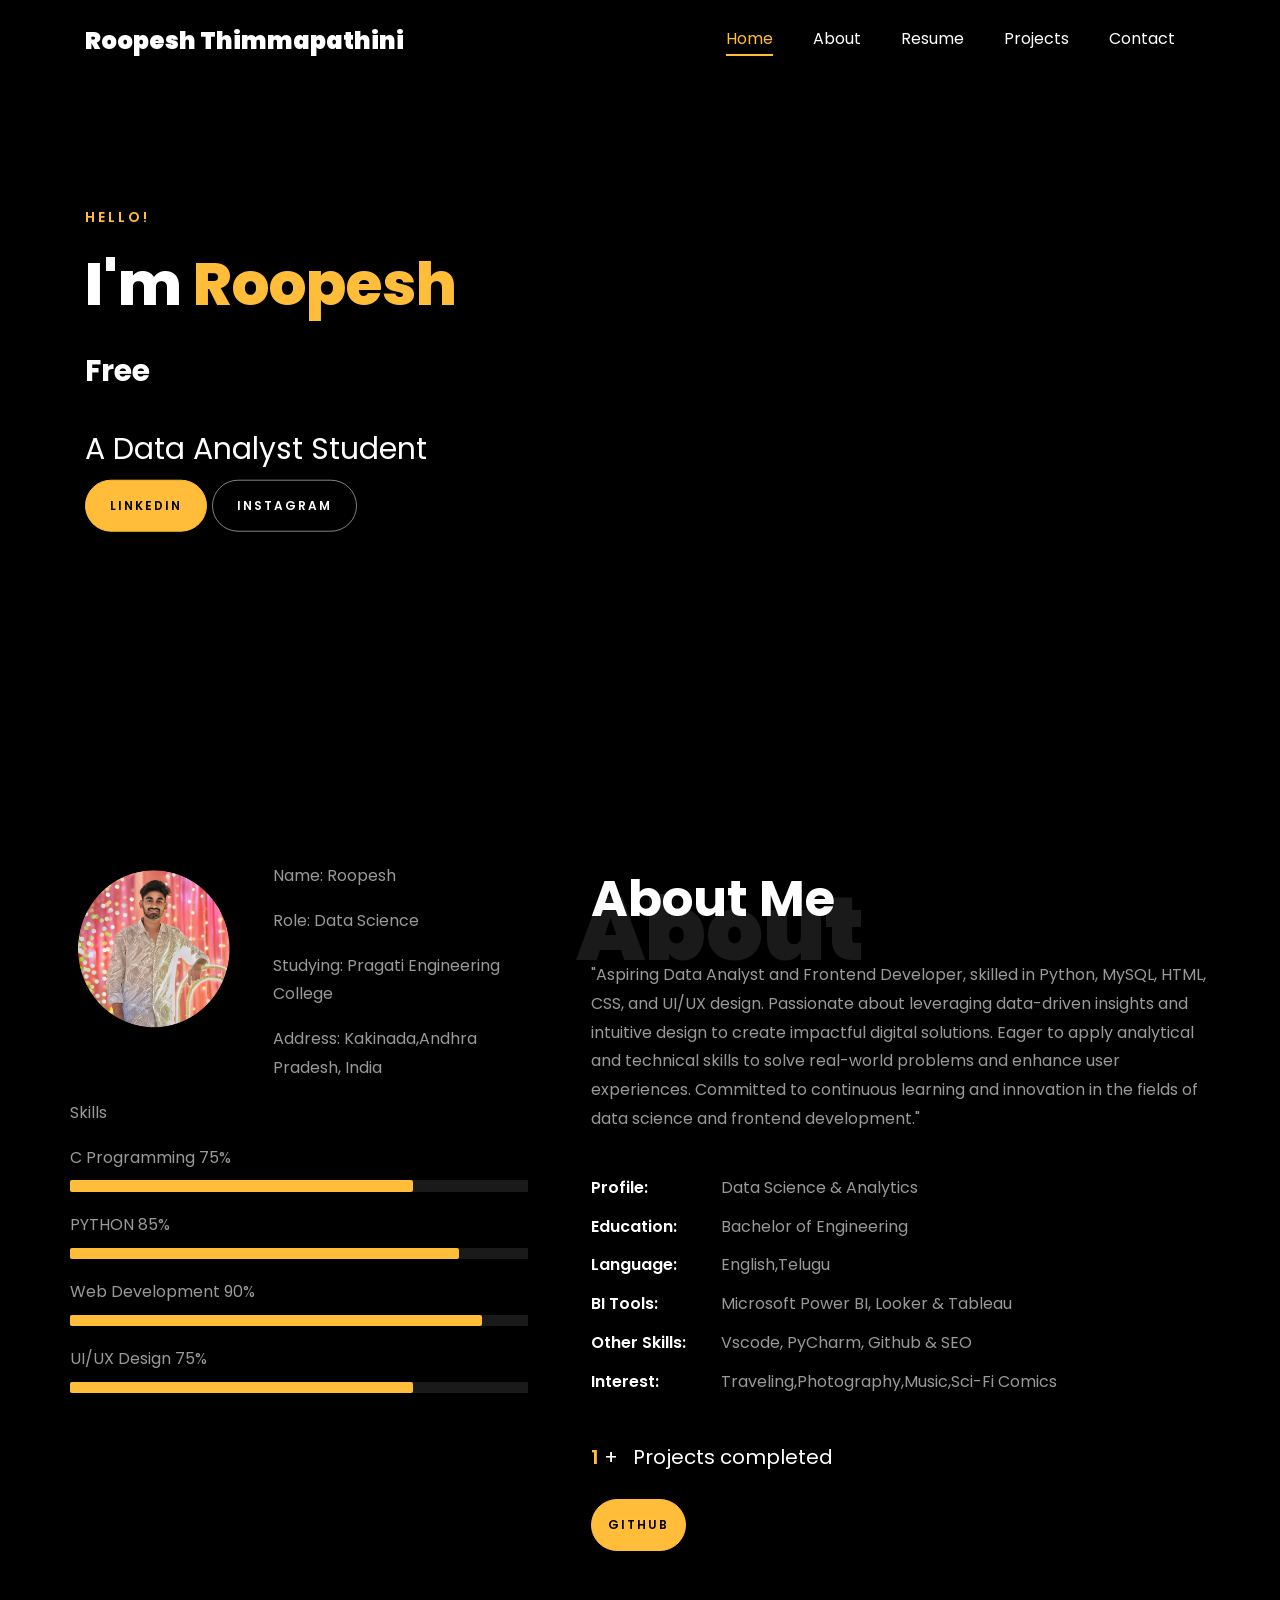
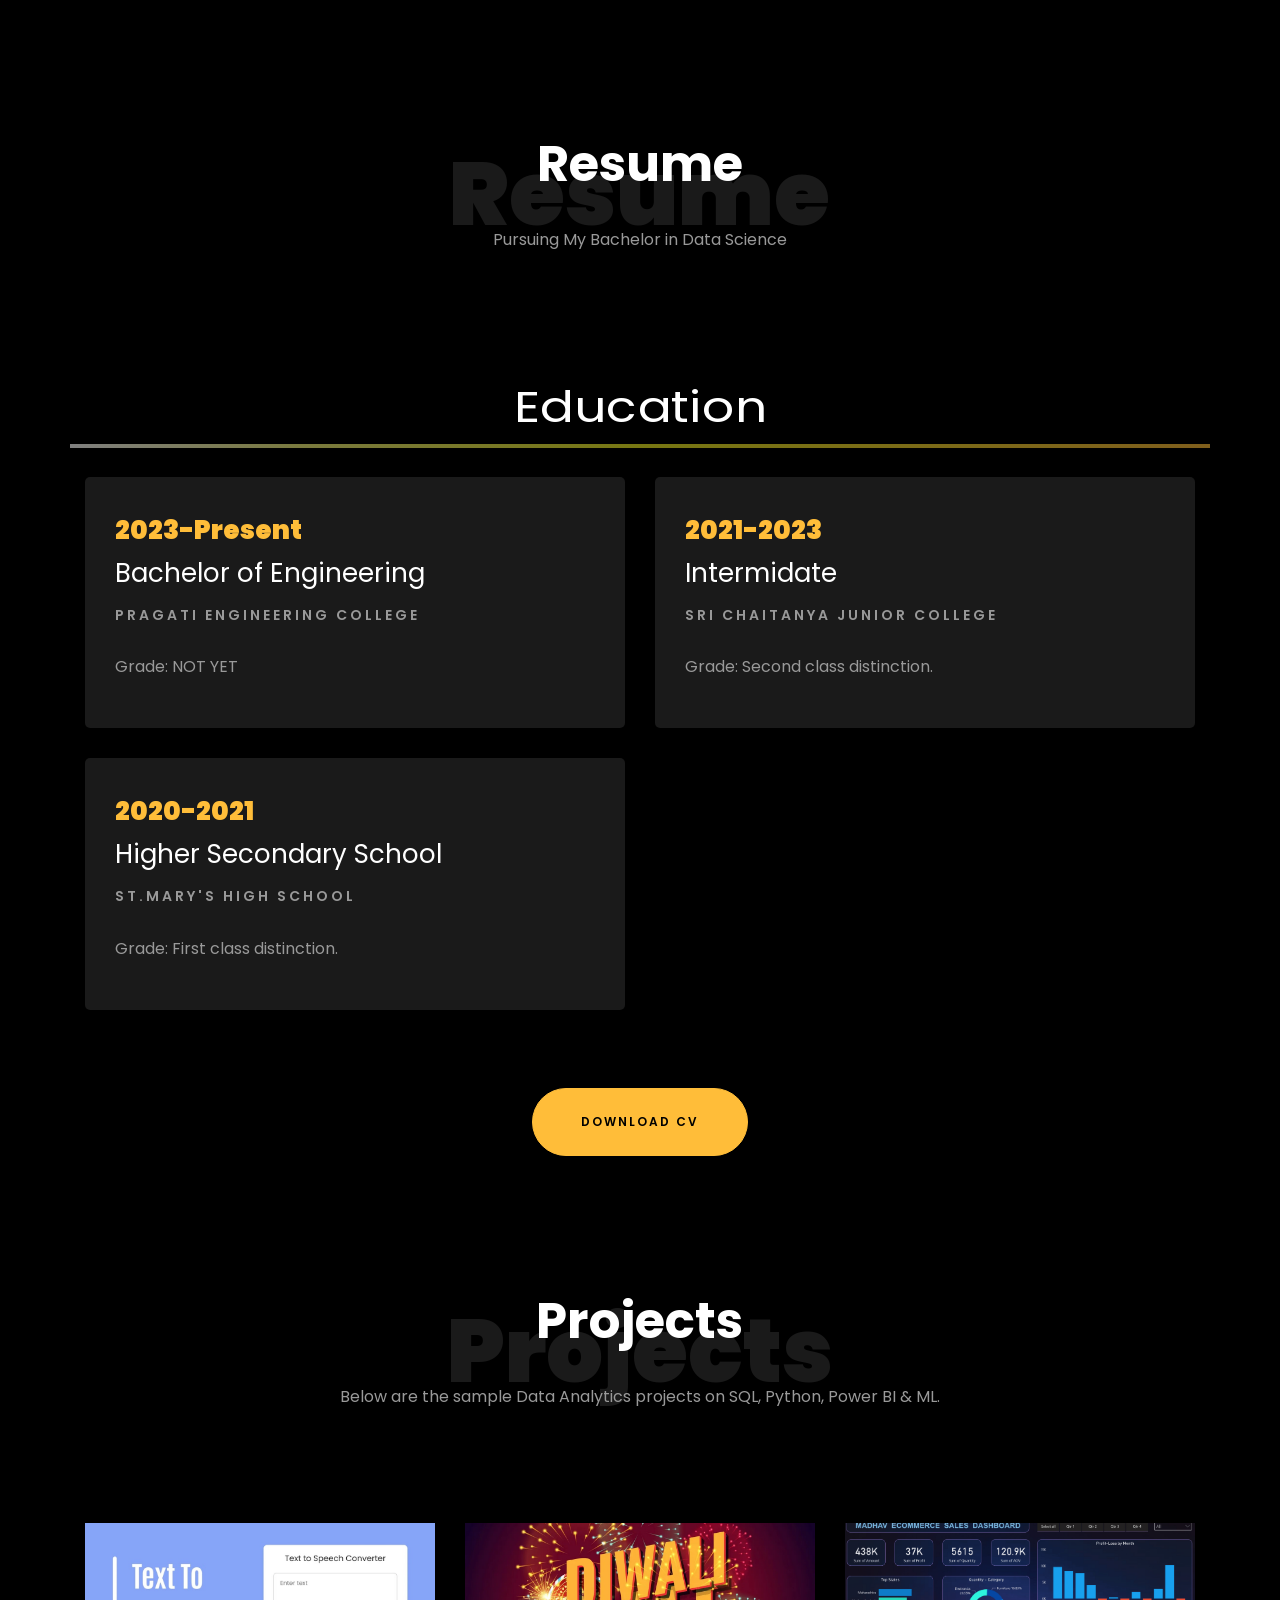
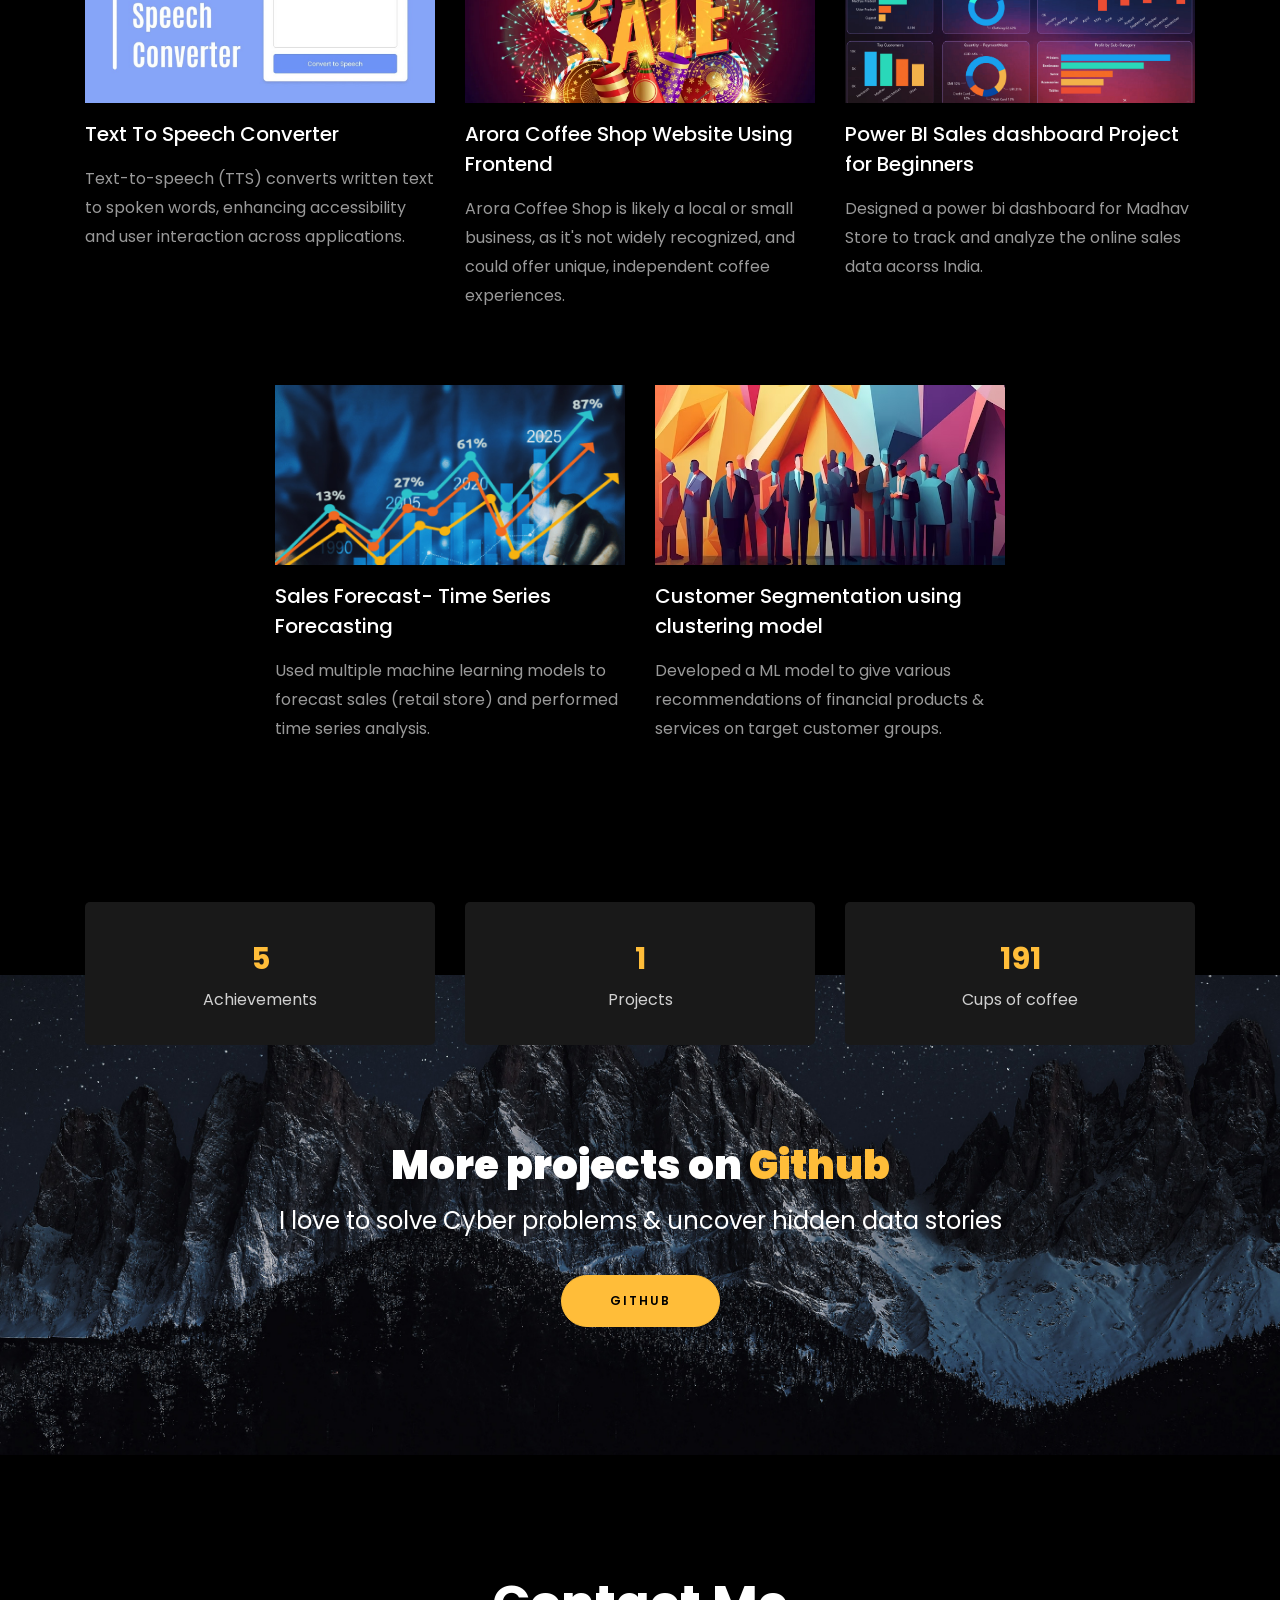
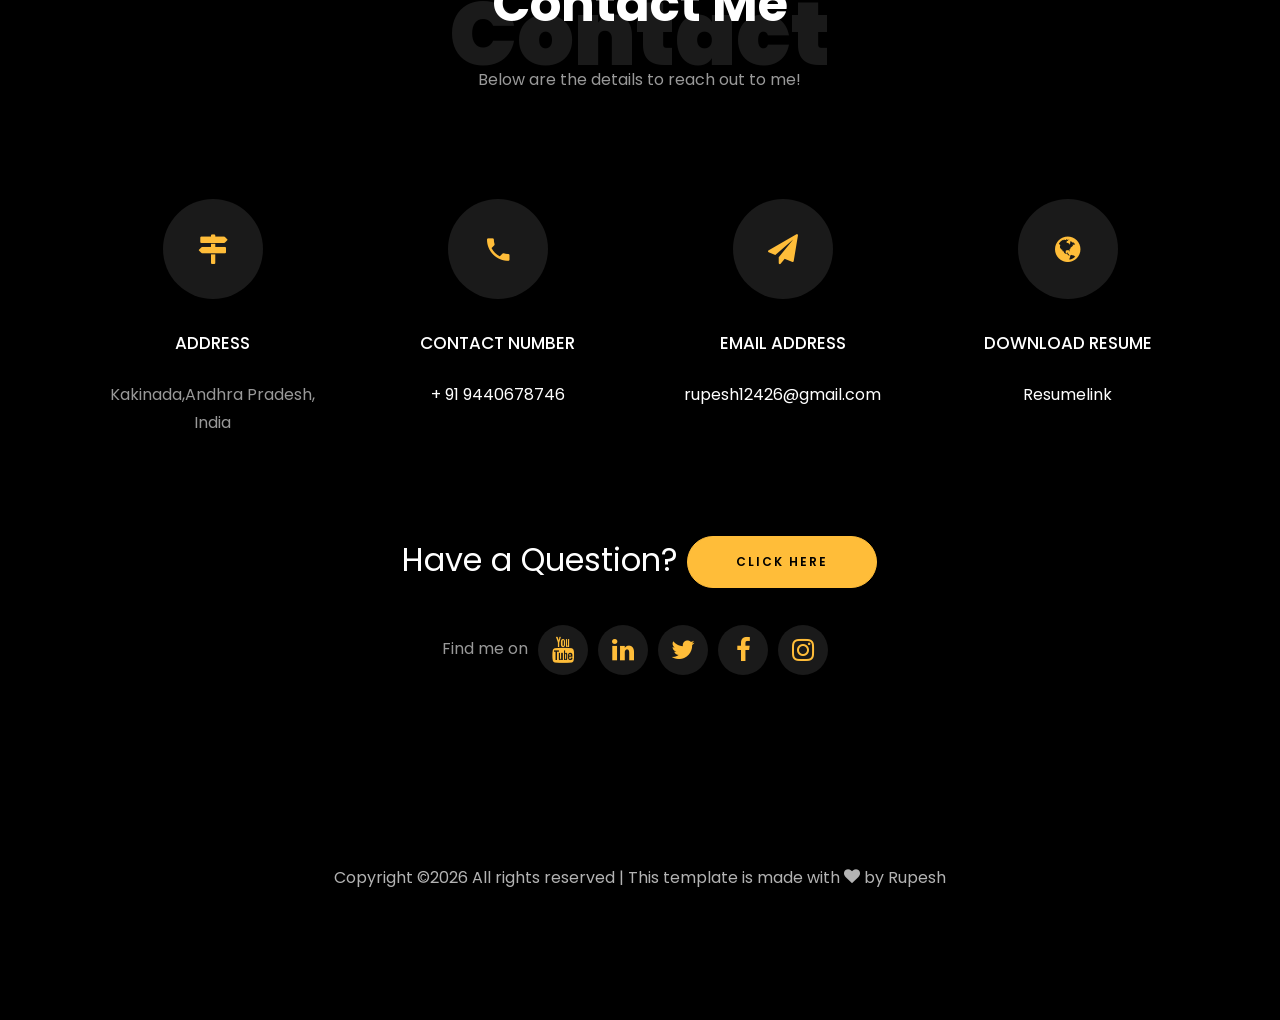
==== index.html @ 2b32b739 "Update index.html" ====
<!DOCTYPE html>
<html lang="en">
  <head>
    <title>Roopesh Portfolio</title>
    <meta charset="utf-8">
    <meta name="viewport" content="width=device-width, initial-scale=1, shrink-to-fit=no">
    
    <link href="https://fonts.googleapis.com/css?family=Poppins:100,200,300,400,500,600,700,800,900" rel="stylesheet">

    <link rel="stylesheet" href="css/open-iconic-bootstrap.min.css">
    <link rel="stylesheet" href="css/animate.css">
    
    <link rel="stylesheet" href="css/owl.carousel.min.css">
    <link rel="stylesheet" href="css/owl.theme.default.min.css">
    <link rel="stylesheet" href="css/magnific-popup.css">

    <link rel="stylesheet" href="css/aos.css">

    <link rel="stylesheet" href="css/ionicons.min.css">
    
    <link rel="stylesheet" href="css/flaticon.css">
    <link rel="stylesheet" href="css/icomoon.css">
    <link rel="stylesheet" href="css/style.css">



<style>

/*======================================
//--//-->   ABOUT
======================================*/

.about-mf .box-shadow-full {
  padding-top: 4rem;
  padding-bottom: 4rem;
}

.about-mf .about-img {
  margin-bottom: 2rem;
}

.about-mf .about-img img {
  margin-left: 10px;
}


.skill-mf .progress {
  /* background-color: #cde1f8; */
  margin: .5rem 0 1.2rem 0;
  border-radius: 0;
  height: .7rem;
}

.skill-mf .progress .progress-bar {
  height: .7rem;
  background-color: #ffbd39;
}


/* Animation styles */
#typing-animation {
  position: relative;
  font-size: 30px;
  font-weight: bold;
  color: rgb(255, 255, 255);
  overflow: hidden;
  white-space: nowrap;
  animation: typing 3s steps(20, end) infinite;
}

#typing-animation:before {
  content: "";
  /* position: absolute; */
  top: 0;
  left: 0;
  width: 0;
  height: 100%;
  background-color: #ccc;
  animation: typing-cursor 0.5s ease-in-out infinite;
}

@keyframes typing {
  from {
    width: 0;
  }
  to {
    width: 100%;
  }
}

@keyframes typing-cursor {
  from {
    width: 5px;
  }
  to {
    width: 0;
  }
}


/* project image zoom effect */

.zoom-effect {
  overflow: hidden;
  transition: transform 0.3s ease-out;
}

.zoom-effect:hover {
  transform: scale(1.1);
}


</style>


  </head>
  <body data-spy="scroll" data-target=".site-navbar-target" data-offset="300">
	  
	  
    <nav class="navbar navbar-expand-lg navbar-dark ftco_navbar ftco-navbar-light site-navbar-target" id="ftco-navbar">
	    <div class="container">
	      <a class="navbar-brand" href="index.html">Roopesh Thimmapathini</a>
	      <button class="navbar-toggler js-fh5co-nav-toggle fh5co-nav-toggle" type="button" data-toggle="collapse" data-target="#ftco-nav" aria-controls="ftco-nav" aria-expanded="false" aria-label="Toggle navigation">
	        <span class="oi oi-menu"></span> Menu
	      </button>

	      <div class="collapse navbar-collapse" id="ftco-nav">
	        <ul class="navbar-nav nav ml-auto">
	          <li class="nav-item"><a href="#home-section" class="nav-link"><span>Home</span></a></li>
	          <li class="nav-item"><a href="#about-section" class="nav-link"><span>About</span></a></li>
	          <li class="nav-item"><a href="#resume-section" class="nav-link"><span>Resume</span></a></li>
	          <li class="nav-item"><a href="#project-section" class="nav-link"><span>Projects</span></a></li>
	          <li class="nav-item"><a href="#contact-section" class="nav-link"><span>Contact</span></a></li>
	        </ul>
	      </div>
	    </div>
	  </nav>
	  <section id="home-section" class="hero">
		  <div class="home-slider  owl-carousel">
	       <div class="slider-item ">
	      	<div class="overlay"></div>
	         <div class="container">
	          <div class="row d-md-flex no-gutters slider-text align-items-end justify-content-end" data-scrollax-parent="true">
	          	<div class="one-third js-fullheight order-md-last img" style="background-image:url(images/bg_1.png);">
	          	 <div class="overlay"></div>
	          	</div>
		          <div class="one-forth d-flex  align-items-center ftco-animate" data-scrollax=" properties: { translateY: '70%' }">
		          	<div class="text">
		          		<span class="subheading">Hello!</span>
			            <h1 class="mb-4 mt-3">I'm <span>Roopesh</span></h1>

						<!-- Element to contain animated typing -->
						<span id="typing-animation"></span>

						<script>

						// Initialize the typing animation
						const typingAnimationElement = document.getElementById('typing-animation');

						// Create an array of typing text
						const typingTexts = [
						'Data Science ',
						'Freelancer ',
						
						];

						// Create a function to display the typing animation for a given text
						function playTypingAnimation(text) {
						// Loop through each character and add it to the element
						for (let i = 0; i < text.length; i++) {
							setTimeout(() => {
							typingAnimationElement.textContent += text[i];
							}, i * 200); // Increase the delay to slow down the typing animation
						}

						// Once the animation is complete, reset the text and start over
						setTimeout(() => {
							typingAnimationElement.textContent = '';
							playTypingAnimation(typingTexts[(typingTexts.indexOf(text) + 1) % typingTexts.length]);
						}, text.length * 200);
						}

						// Start the typing animation loop
						playTypingAnimation(typingTexts[0]);

						</script>

						<br>
						<br>
			            <h2>A Data Analyst Student</h2>
						<!-- <h2 class="d-flex" style="margin-bottom: 0">With over 5 years of experience</h2> -->
						<!-- <br> -->
			            <p><a href="https://www.linkedin.com/in/roopesh-t-202656242/?utm_source=shar&utm_campaign=share_via&utm_content=profile&utm_medium=ios_app" class="btn btn-primary py-3 px-4">Linkedin</a> 
							<a href="https://www.instagram.com/rupesh._06?igsh=MXE3ZGNnZzlmaDB0bw==" class="btn btn-white btn-outline-white py-3 px-4">Instagram</a></p>
		            </div>
		          </div>
	        	</div>
	        </div>
	      </div>
		</div>
    </section>



    <section class="ftco-about img ftco-section ftco-no-pb" id="about-section">
    	<div class="container">
			<div class="row">
				<div class="row d-flex align-items-stretch">
				<!-- <div class="row d-flex"> -->
					<div class="col-md-6 col-lg-5 d-flex">
						<div class="img-about img d-flex align-items-stretch">
							<div class="overlay">
								<div class="row">
									<div class="col-sm-6 col-md-5">
									  <div class="about-img">
										<img src="images/about-me.png" class="img-fluid rounded b-shadow-a" alt="">
									  </div>
									</div>
									<!-- Details next to profile image -->
									<div class="col-sm-6 col-md-7">
									  <div class="about-info">
										<p><span class="title-s">Name: </span> <span>Roopesh</span></p>
										<p><span class="title-s">Role: </span> <span>Data Science</span></p>
										<p<span class="title-s">Studying: </span> <span>Pragati Engineering College</span></p>
										<p><span class="title-s">Address: </span> <span>Kakinada,Andhra Pradesh, India</span></p>
									  </div>
									</div>
								  </div>

								<div class="skill-mf">
									<p class="title-s">Skills</p>
									<span>C Programming</span> <span class="pull-right">75%</span>
									<div class="progress">
										<div class="progress-bar" role="progressbar" style="width: 75%;" aria-valuenow="95" aria-valuemin="0"
											aria-valuemax="100"></div>
									</div>
									
									<span>PYTHON</span> <span class="pull-right">85%</span>
									<div class="progress">
										<div class="progress-bar" role="progressbar" style="width: 85%" aria-valuenow="85" aria-valuemin="0"
											aria-valuemax="100"></div>
									</div>
									
									<span>Web Development</span> <span class="pull-right">90%</span>
									<div class="progress">
										<div class="progress-bar" role="progressbar" style="width: 90%" aria-valuenow="90" aria-valuemin="0"
											aria-valuemax="100"></div>
									</div>
									
									<!-- <span>Statistical Analysis</span> <span class="pull-right">85%</span>
									<div class="progress">
										<div class="progress-bar" role="progressbar" style="width: 85%" aria-valuenow="85" aria-valuemin="0"
											aria-valuemax="100"></div>
									</div> -->
									
									<span>UI/UX Design</span> <span class="pull-right">75%</span>
									<div class="progress">
										<div class="progress-bar" role="progressbar" style="width: 75%" aria-valuenow="75" aria-valuemin="0"
											aria-valuemax="100"></div>
									</div>
								</div>
							</div>
						</div>
					</div>
					
					<div class="col-md-6 col-lg-7 pl-lg-5 pb-5">
						<div class="row justify-content-start pb-3">
							<div class="col-md-12 heading-section ftco-animate">
								
								<h1 class="big">About</h1>
								<h2 class="mb-4">About Me</h2>
								
								<p> "Aspiring Data Analyst and Frontend Developer, skilled in Python, MySQL, HTML, CSS, and UI/UX
                                                                 design. Passionate about leveraging data-driven insights and intuitive design to create impactful
                                                                    digital solutions. Eager to apply analytical and technical skills to solve real-world problems and
                                                                     enhance user experiences. Committed to continuous learning and innovation in the fields of data
                                                                     science and frontend development."</p>
								<ul class="about-info mt-4 px-md-0 px-2">
									<li class="d-flex"><span>Profile:</span> <span>Data Science &amp; Analytics</span></li>
									<!-- <li class="d-flex"><span>Domain:</span> <span>Retail, Ecommerce, BFSI &amp; Digital Marketing</span></li> -->
									<li class="d-flex"><span>Education:</span> <span>Bachelor of Engineering</span></li>
									<li class="d-flex"><span>Language:</span> <span>English,Telugu</span></li>
									<li class="d-flex"><span>BI Tools:</span> <span>Microsoft Power BI, Looker &amp; Tableau</span></li>
									<li class="d-flex"><span>Other Skills:</span> <span> Vscode, PyCharm, Github &amp; SEO</span></li>
									<li class="d-flex"><span>Interest:</span> <span>Traveling,Photography,Music,Sci-Fi Comics</span></li>
									
								</ul>
							</div>
						</div>


						<div class="counter-wrap ftco-animate d-flex mt-md-3">
							<div class="text">
								<p class="mb-4">
									<span class="number" data-number="05">0</span> <span>+</span>
									<span>&nbsp; Projects completed</span>
								</p>
								<p><a href="https://github.com/rupesh1226" class="btn btn-primary py-3 px-3">GitHub</a></p>
							</div>
						</div>
					</div>
				</div>
			</div>
		</div>
    </section>



	
    <section class="ftco-section ftco-no-pb" id="resume-section">
    	<div class="container">
    		<div class="row justify-content-center pb-5">
          <div class="col-md-10 heading-section text-center ftco-animate">
          	<h1 class="big big-2">Resume</h1>
            <h2 class="mb-4">Resume</h2>
            <p>Pursuing My Bachelor in Data Science</p>
          </div>
        </div>

		<!-- <div class="row">
			<h1 class="big-4">Experience</h1>
			<div class="underline"></div>
		</div>
		<br>
		
		<div class="row">
				<div class="col-md-6">
					<div class="resume-wrap ftco-animate">
						<span class="date">2021-Present</span>
						<h2>Senior Data Analyst</h2>
						<span class="position">Merkle</span>
						<p class="mt-4">Merkle, a leading CXM and media company with over 10K+ professionals globally. It's a part of Dentsu International. 
							<ul>
								<li>Analysed ad campaigns, clickstream, and customer surveys data, identified an increasing demand and launched a strategic product line.</li>
								<li>Developed time series forecasting models to predict sales and optimize marketing budgets, got model performance of 92%.</li>
								<li>Designed and executed A/B tests, performed rigorous statistical analysis. Led to 20% MoM increase in the conversion rate.</li>
							</ul>
						</p>
					</div>

				</div>

				<div class="col-md-6">
					<div class="resume-wrap ftco-animate">
						<span class="date">2018-2021</span>
						<h2>Senior Data Analyst</h2>
						<span class="position">iQuanti</span>
						<p class="mt-4">iQuanti is a data-driven digital marketing analytics and solutions company, helps top 100 global brands. 
							<ul>
								<li>Performed in-depth market research and analysis to create online pages. Resulted in ~100% website growth and 30% increase in conversion rate YoY.</li>
								<li>Delivered multiple training and mentorship sessions on analytical tools like SQL, MS Excel, Power BI, Tableau and Python.</li>
								<li>Performed migration and enhancements for merchandising dashboard, involved data integration and its feature improvement.</li>
							</ul>
						</p>
					</div>

				</div>
			</div> -->

		<br>
		<br>

		<div class="row">
			<h1 class="big-4">Education</h1>
			<div class="underline"></div>
		</div>
		<br>
		
			<div class="row">
    			<div class="col-md-6">
    				<div class="resume-wrap ftco-animate">
    					<span class="date">2023-Present</span>
    					<h2>Bachelor of Engineering</h2>
    					<span class="position">Pragati Engineering College</span>
    					<p class="mt-4">Grade: NOT YET</p>
    				</div>
    			</div>

				<div class="col-md-6">
    				<div class="resume-wrap ftco-animate">
    					<span class="date">2021-2023</span>
    					<h2>Intermidate</h2>
    					<span class="position">Sri Chaitanya Junior College</span>
    					<p class="mt-4">Grade: Second class distinction.</p>
    				</div>
				</div>
    			<div class="col-md-6">
    				<div class="resume-wrap ftco-animate">
    					<span class="date">2020-2021</span>
    					<h2>Higher Secondary School</h2>
    					<span class="position">ST.Mary's High School</span>
    					<p class="mt-4">Grade: First class distinction.</p>
    				</div>
				</div>
    		</div>

    		<div class="row justify-content-center mt-5">
    			<div class="col-md-6 text-center ftco-animate">
    				<p><a href="https://drive.google.com/file/d/1VbJez83Q6qeHrsLm4oMdmbqXyI4VOODW/view?usp=sharing" class="btn btn-primary py-4 px-5">Download CV</a></p>
    			</div>
    		</div>
    	</div>
    </section>

   

    <section class="ftco-section" id="project-section">
      <div class="container">
        <div class="row justify-content-center mb-5 pb-5">
          <div class="col-md-7 heading-section text-center ftco-animate">
            <h1 class="big big-2">Projects</h1>
            <h2 class="mb-4">Projects</h2>
            <p>Below are the sample Data Analytics projects on SQL, Python, Power BI & ML.</p>
          </div>
        </div>
        <div class="row d-flex">
          <div class="col-md-4 d-flex ftco-animate">
          	<div class="blog-entry justify-content-end">
              <a href="https://github.com/rupesh1226/text-to-speech" class="block-20 zoom-effect" style="background-image: url('images/proj_1.jpg');">
              </a>
              <div class="text mt-3 float-right d-block">

                <h3 class="heading"><a href="https://github.com/rishra/SQL_Music_Store_Analysis/blob/main/Music_Store_Query.sql">Text To Speech Converter</a></h3>
                <p>Text-to-speech (TTS) converts written text to spoken words, enhancing accessibility and user interaction across applications.</p>
              </div>
            </div>
          </div>
          <div class="col-md-4 d-flex ftco-animate">
          	<div class="blog-entry justify-content-end">
              <a href="https://github.com/rishrthon_Diwali_Sales_Analysis/blob/main/Diwali_Sales_Analysis.ipynb" class="block-20 zoom-effect" style="background-image: url('images/proj_2.jpg');">
              </a>
              <div class="text mt-3 float-right d-block">

                <h3 class="heading"><a href="https://github.comishra/Python_Diwali_Sales_Analysis/blob/main/Diwali_Sales_Analysis.ipynb">Arora Coffee Shop Website Using Frontend</a></h3>
                <p>Arora Coffee Shop is likely a local or small business, as it's not widely recognized, and could offer unique, independent coffee experiences.</p>
              </div>
            </div>
          </div>
          <div class="col-md-4 d-flex ftco-animate">
          	<div class="blog-entry">
              <a href="https://github.com/rishhav_Store_Analysis_PowerBI/blob/main/Madhav%20Store%20dashboard.jpg" class="block-20 zoom-effect" style="background-image: url('images/proj_3.jpg');">
              </a>
              <div class="text mt-3 float-right d-block">

                <h3 class="heading"><a href="https://github.com/riadhav_Store_Analysis_PowerBI/blob/main/Madhav%20Store%20dashboard.jpg">Power BI Sales dashboard Project for Beginners</a></h3>
                <p>Designed a power bi dashboard for Madhav Store to track and analyze the online sales data acorss India.</p>
              </div>
            </div>
          </div>
        </div>
	<br>
		<!-- added justify-content-center to center align the last two projects -->
		<div class="row d-flex justify-content-center">  
			<div class="col-md-4 d-flex ftco-animate">
				<div class="blog-entry justify-content-end">
				<a href="https://github.com/sales_forecasting/tree/main" class="block-20 zoom-effect" style="background-image: url('images/proj_4.jpg');">
				</a>
				<div class="text mt-3 float-right d-block">
  
				  <h3 class="heading"><a href="https://github.cra/sales_forecasting/tree/main">Sales Forecast- Time Series Forecasting</a></h3>
				  <p>Used multiple machine learning models to forecast sales (retail store) and performed time series analysis.</p>
				</div>
			  </div>
			</div>
			<div class="col-md-4 d-flex ftco-animate">
				<div class="blog-entry justify-content-end">
				<a href="https://github.comstomer_segmentation/blob/main/Customer_Segmentation-final.ipynb" class="block-20 zoom-effect" style="background-image: url('images/proj_5.jpg');">
				</a>
				<div class="text mt-3 float-right d-block">
  
				  <h3 class="heading"><a href="https://github.com/rishabhnmomer_segmentation/blob/main/Customer_Segmentation-final.ipynb">Customer Segmentation using clustering model</a></h3>
				  <p>Developed a ML model to give various recommendations of financial products &amp; services on target customer groups.</p>
				</div>
			  </div>
			</div>
		 </div>
	  </div>
    </section>

	<section class="ftco-section ftco-no-pt ftco-no-pb ftco-counter img" id="section-counter">
      <div class="container">
		<div class="row d-md-flex align-items-center">
          <div class="col-md d-flex justify-content-center counter-wrap ftco-animate">
            <div class="block-18">
              <div class="text">
                <strong class="number" data-number="15">0</strong>
                <span>Achievements</span>
              </div>
            </div>
          </div>
          <div class="col-md d-flex justify-content-center counter-wrap ftco-animate">
            <div class="block-18">
              <div class="text">
                <strong class="number" data-number="05">0</strong>
                <span>Projects</span>
              </div>
            </div>
          </div>
          <!-- <div class="col-md d-flex justify-content-center counter-wrap ftco-animate">
            <div class="block-18">
              <div class="text">
                <strong class="number" data-number="1000">0</strong>
                <span>Mentored Students</span>
              </div>
            </div>
          </div> -->
          <div class="col-md d-flex justify-content-center counter-wrap ftco-animate">
            <div class="block-18">
              <div class="text">
                <strong class="number" data-number="500">0</strong>
                <span>Cups of coffee</span>
              </div>
            </div>
          </div>
        </div>
      </div>
	
	  <div class="ftco-section ftco-hireme img margin-top" style="background-image: url(images/bg_1.jpg)">
			<!-- <div class="container"> -->
				<div class="row justify-content-center">
					<div class="col-md-7 ftco-animate text-center">
						<h2>More projects on<span> Github  </span> </h2>
						<div class="heading"> <h4> I love to solve Cyber problems &amp; uncover hidden data stories </h4>
						<br>
						<p><a href="https://github.com/rupesh1226" class="btn btn-primary py-3 px-5">GitHub</a></p>
						</div>
					</div>
				</div>
			<!-- </div> -->
		</div>
	</section>



    <section class="ftco-section contact-section ftco-no-pb" id="contact-section">
      <div class="container">
      	<div class="row justify-content-center mb-5 pb-3">
          <div class="col-md-7 heading-section text-center ftco-animate">
            <h1 class="big big-2">Contact</h1>
            <h2 class="mb-4">Contact Me</h2>
            <p>Below are the details to reach out to me!</p>
          </div>
        </div>

        <div class="row d-flex contact-info mb-5">
          <div class="col-md-6 col-lg-3 d-flex ftco-animate">
          	<div class="align-self-stretch box p-4 text-center">
          		<div class="icon d-flex align-items-center justify-content-center">
          			<span class="icon-map-signs"></span>
          		</div>
          		<h3 class="mb-4">Address</h3>
	            <p>Kakinada,Andhra Pradesh, India</p>
	          </div>
          </div>
          <div class="col-md-6 col-lg-3 d-flex ftco-animate">
          	<div class="align-self-stretch box p-4 text-center">
          		<div class="icon d-flex align-items-center justify-content-center">
          			<span class="icon-phone2"></span>
          		</div>
          		<h3 class="mb-4">Contact Number</h3>
	            <p><a href="tel://0101010101">+ 91 9440678746</a></p>
	          </div>
          </div>
          <div class="col-md-6 col-lg-3 d-flex ftco-animate">
          	<div class="align-self-stretch box p-4 text-center">
          		<div class="icon d-flex align-items-center justify-content-center">
          			<span class="icon-paper-plane"></span>
          		</div>
          		<h3 class="mb-4">Email Address</h3>
	            <p><a href="mailto:info@yoursite.com">rupesh12426@gmail.com</a></p>
	          </div>
          </div>
          <div class="col-md-6 col-lg-3 d-flex ftco-animate">
          	<div class="align-self-stretch box p-4 text-center">
          		<div class="icon d-flex align-items-center justify-content-center">
          			<span class="icon-globe"></span>
          		</div>
          		<h3 class="mb-4">Download Resume</h3>
	            <p><a href="https://drive.google.com/file/d/1VbJez83Q6qeHrsLm4oMdmbqXyI4VOODW/view?usp=sharing">Resumelink</a></p>
	          </div>
          </div>

		  <div class="container">
			<br>
			<br>
			<div class="row justify-content-center">
				<div class="col-md-7 ftco-animate text-center">
					<h2>Have a<span> Question?  </span> <a href="https://forms.gle/tMFBEKGYzTjsRDpLA" class="btn btn-primary py-3 px-5">Click Here</a> </h2>
				</div>
			</div>
				<br>
					<ul class="ftco-footer-social list-unstyled d-flex justify-content-center align-items-center mb-0">
					  <li class="ftco-animate normal-txt">Find me on  </li>
					  <li class="ftco-animate"><a href=""><span class="icon-youtube"></span></a></li>
					  <li class="ftco-animate"><a href="https://www.linkedin.com/in/roopesh-t-202656242/utm_source=share&utm_campaign=share_via&utm_content=profile&utm_medium=ios_app"><span class="icon-linkedin"></span></a></li>  
					  <li class="ftco-animate"><a href=""><span class="icon-twitter"></span></a></li>
					  <li class="ftco-animate"><a href=""><span class="icon-facebook"></span></a></li>
				      <li class="ftco-animate"><a href="https://www.instagram.com/rupesh._06?igsh=MXE3ZGNnZzlmaDB0bw=="><span class="icon-instagram"></span></a></li>
					</ul>
				<br>
		   </div>
   </div>
 </section>


 
	
    <footer class="ftco-footer ftco-section">
		<div class="container">
		  <div class="row">
			<div class="col-md-12 text-center">
  
			  <p><!-- Link back to Colorlib can't be removed. Template is licensed under CC BY 3.0. -->
	Copyright &copy;<script>document.write(new Date().getFullYear());</script> All rights reserved | This template is made with <i class="icon-heart color-danger" aria-hidden="true"></i> by <a href="https://colorlib.com" target="_blank">Rupesh</a>
	<!-- Link back to Colorlib can't be removed. Template is licensed under CC BY 3.0. --></p>
			</div>
		  </div>
		</div>
	  </footer>


  <!-- loader -->
  <div id="ftco-loader" class="show fullscreen"><svg class="circular" width="48px" height="48px"><circle class="path-bg" cx="24" cy="24" r="22" fill="none" stroke-width="4" stroke="#eeeeee"/><circle class="path" cx="24" cy="24" r="22" fill="none" stroke-width="4" stroke-miterlimit="10" stroke="#F96D00"/></svg></div>


  <script src="js/jquery.min.js"></script>
  <script src="js/jquery-migrate-3.0.1.min.js"></script>
  <script src="js/popper.min.js"></script>
  <script src="js/bootstrap.min.js"></script>
  <script src="js/jquery.easing.1.3.js"></script>
  <script src="js/jquery.waypoints.min.js"></script>
  <script src="js/jquery.stellar.min.js"></script>
  <script src="js/owl.carousel.min.js"></script>
  <script src="js/jquery.magnific-popup.min.js"></script>
  <script src="js/aos.js"></script>
  <script src="js/jquery.animateNumber.min.js"></script>
  <script src="js/scrollax.min.js"></script>
  
  <script src="js/main.js"></script>
    
  </body>
</html>
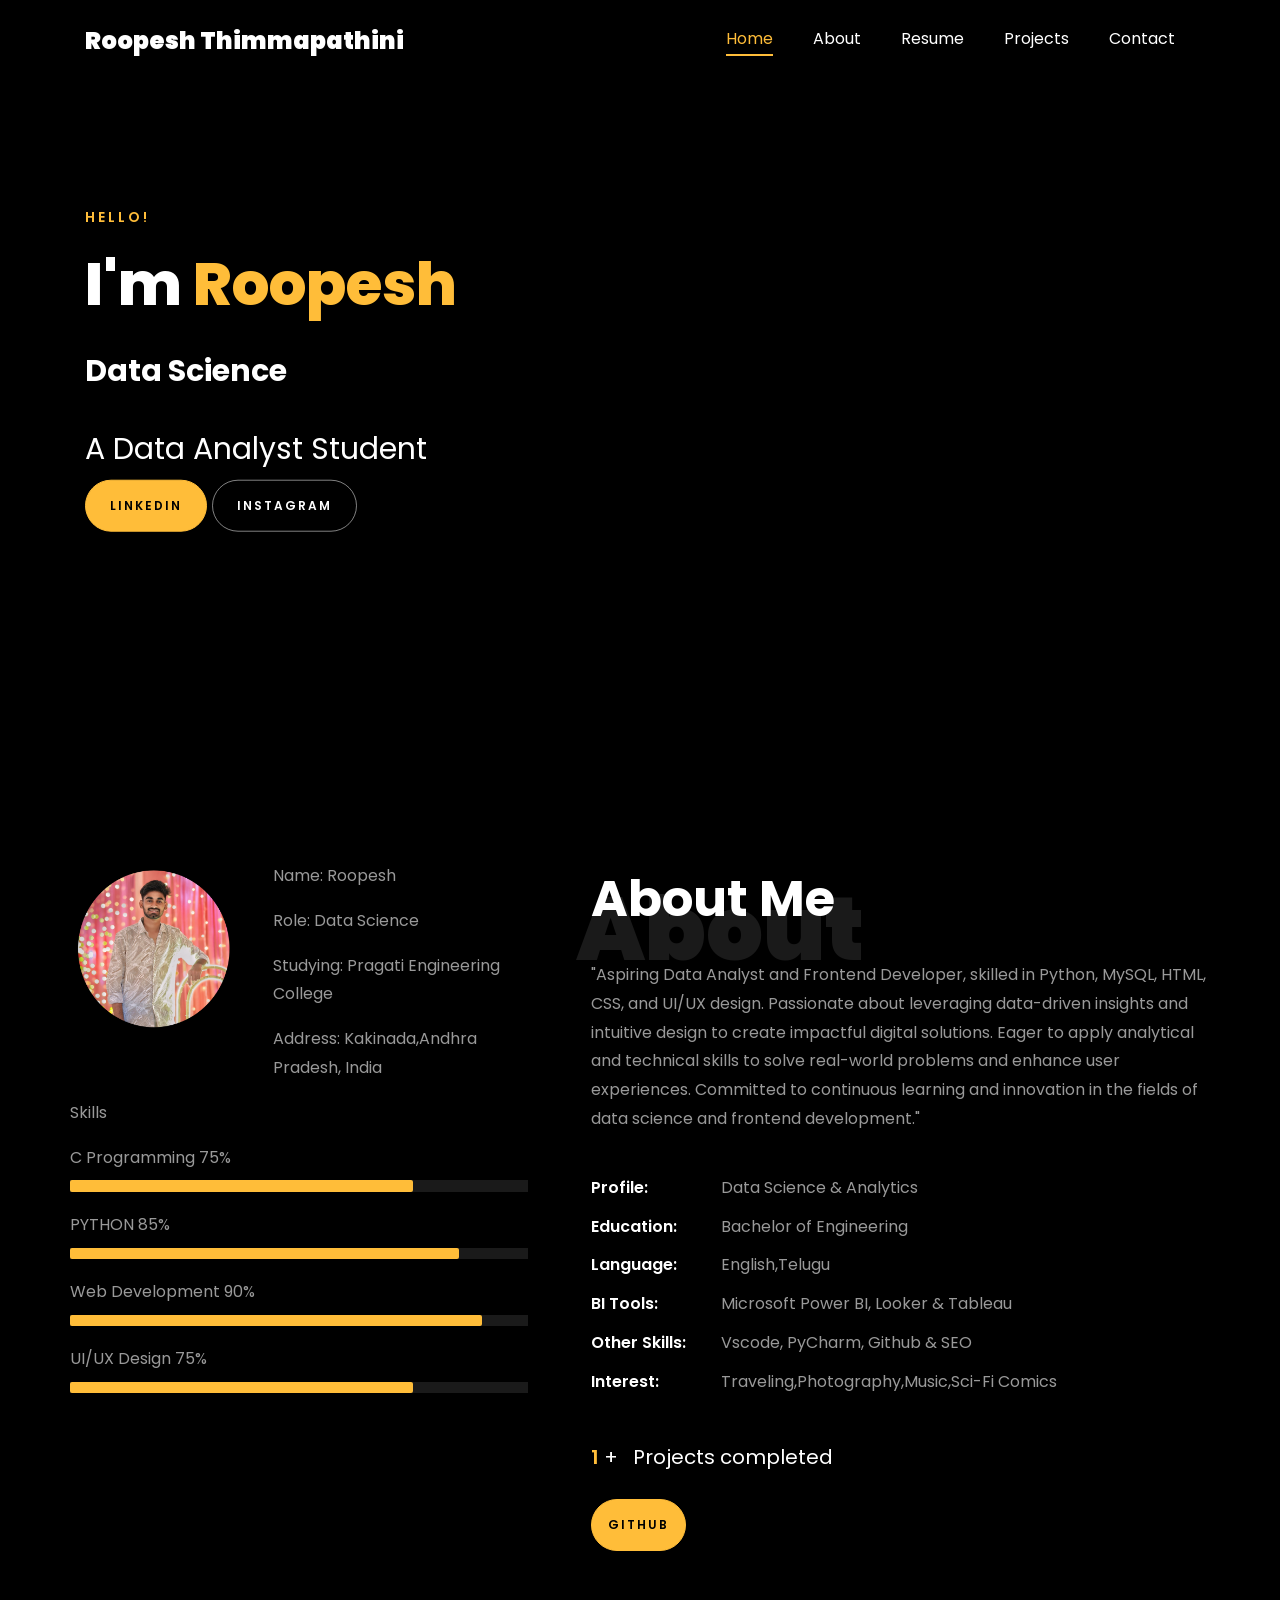
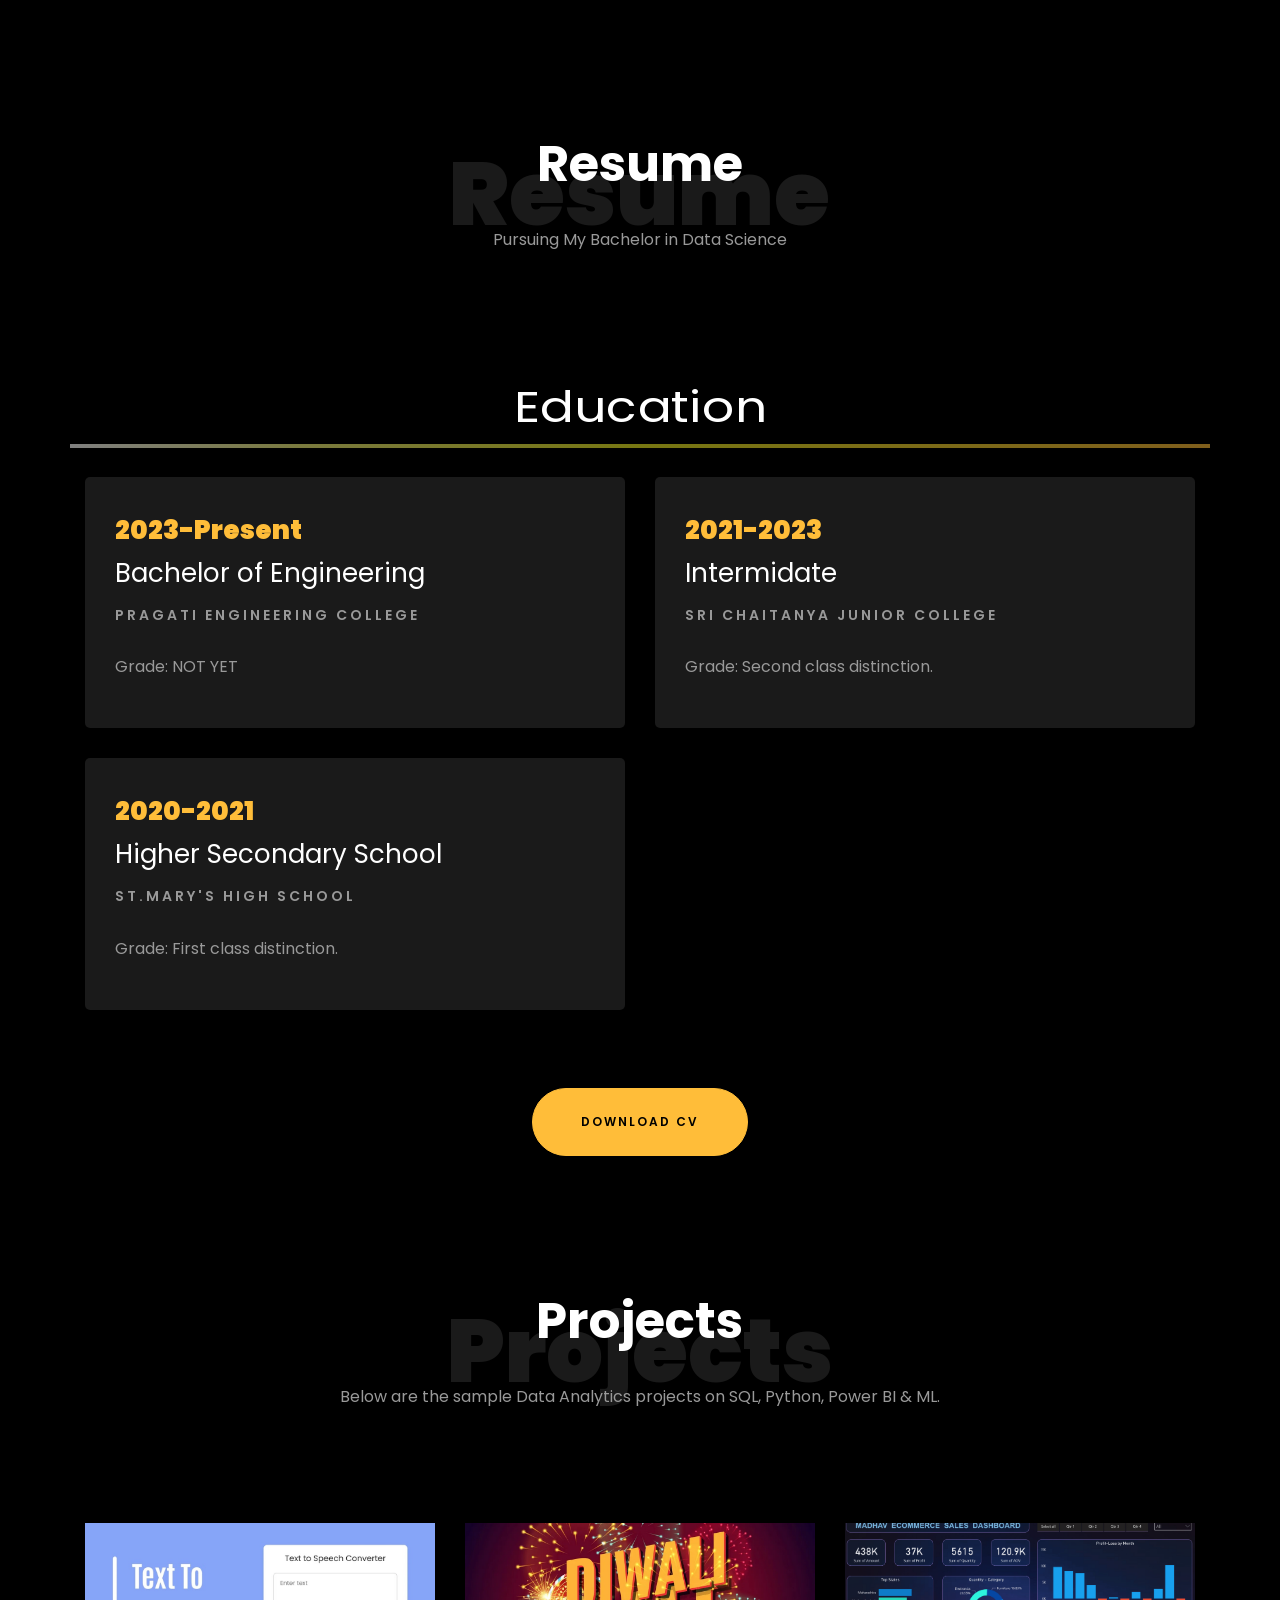
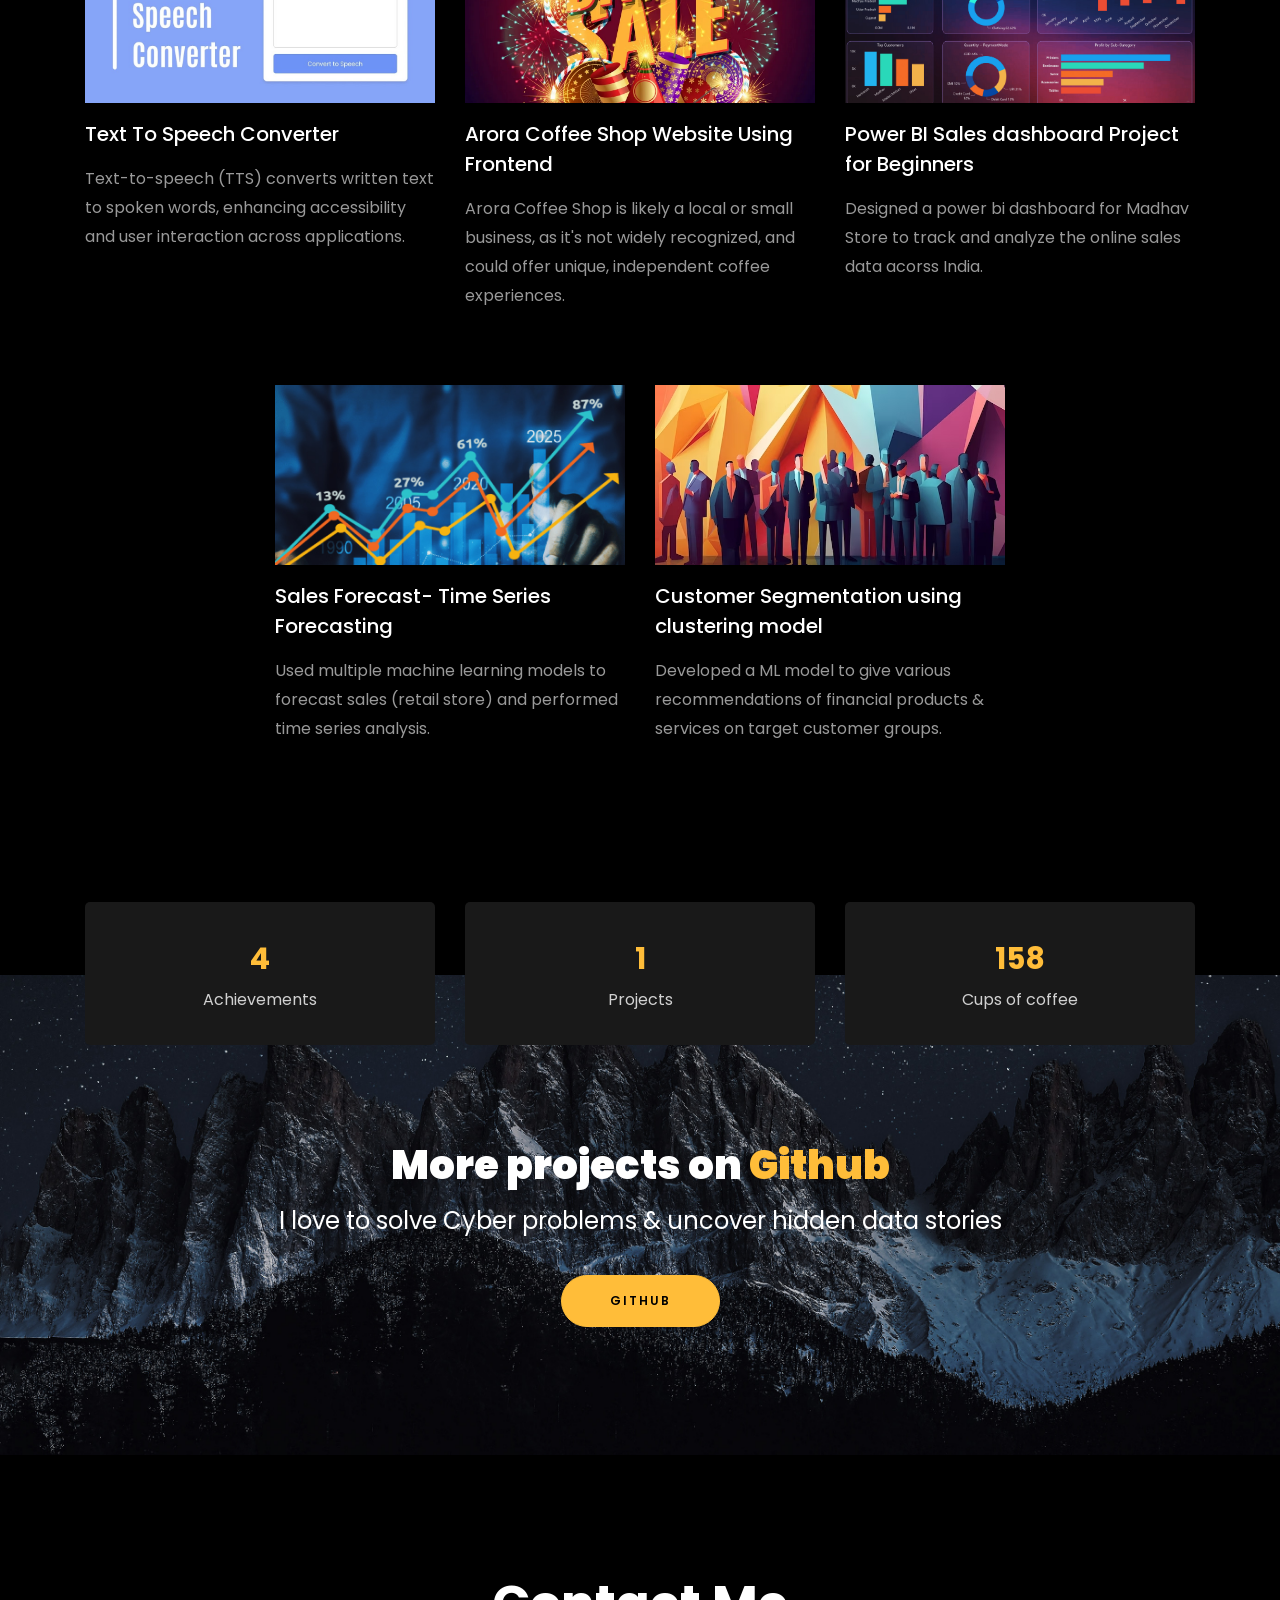
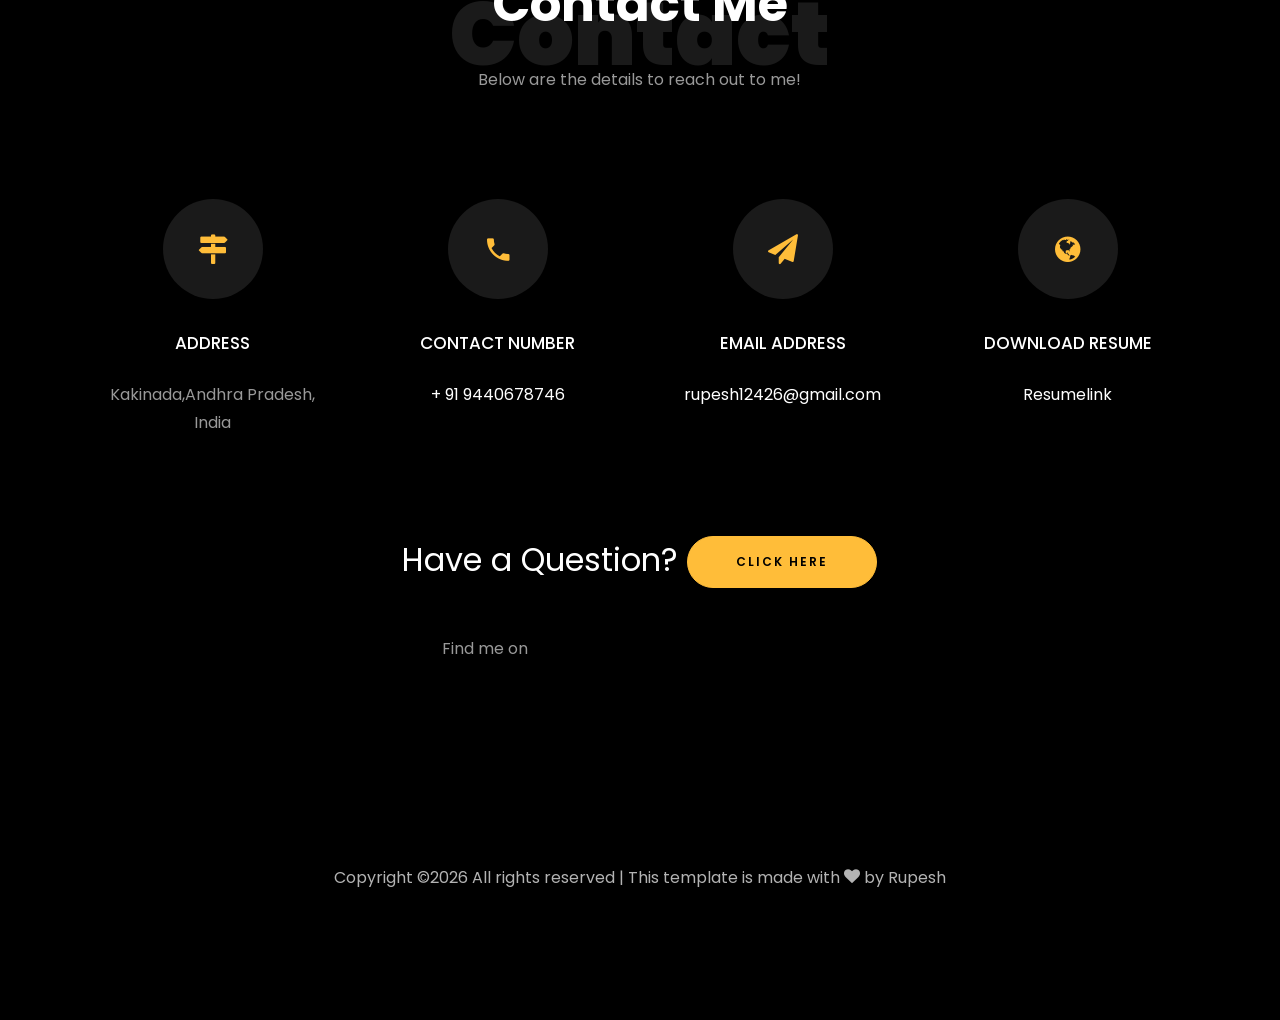
==== commit 08308efe: "Update index.html" ====
--- a/index.html
+++ b/index.html
@@ -585,7 +585,7 @@
 			<br>
 			<div class="row justify-content-center">
 				<div class="col-md-7 ftco-animate text-center">
-					<h2>Have a<span> Question?  </span> <a href="https://forms.gle/tMFBEKGYzTjsRDpLA" class="btn btn-primary py-3 px-5">Click Here</a> </h2>
+					<h2>Have a<span> Question?  </span> <a href="https://docs.google.com/forms/d/e/1FAIpQLSc9xZLJt9tbymlIsP3og6PKg8mQTLaw5KyUuTkcjAHlG6-qpA/viewform?usp=header" class="btn btn-primary py-3 px-5">Click Here</a> </h2>
 				</div>
 			</div>
 				<br>
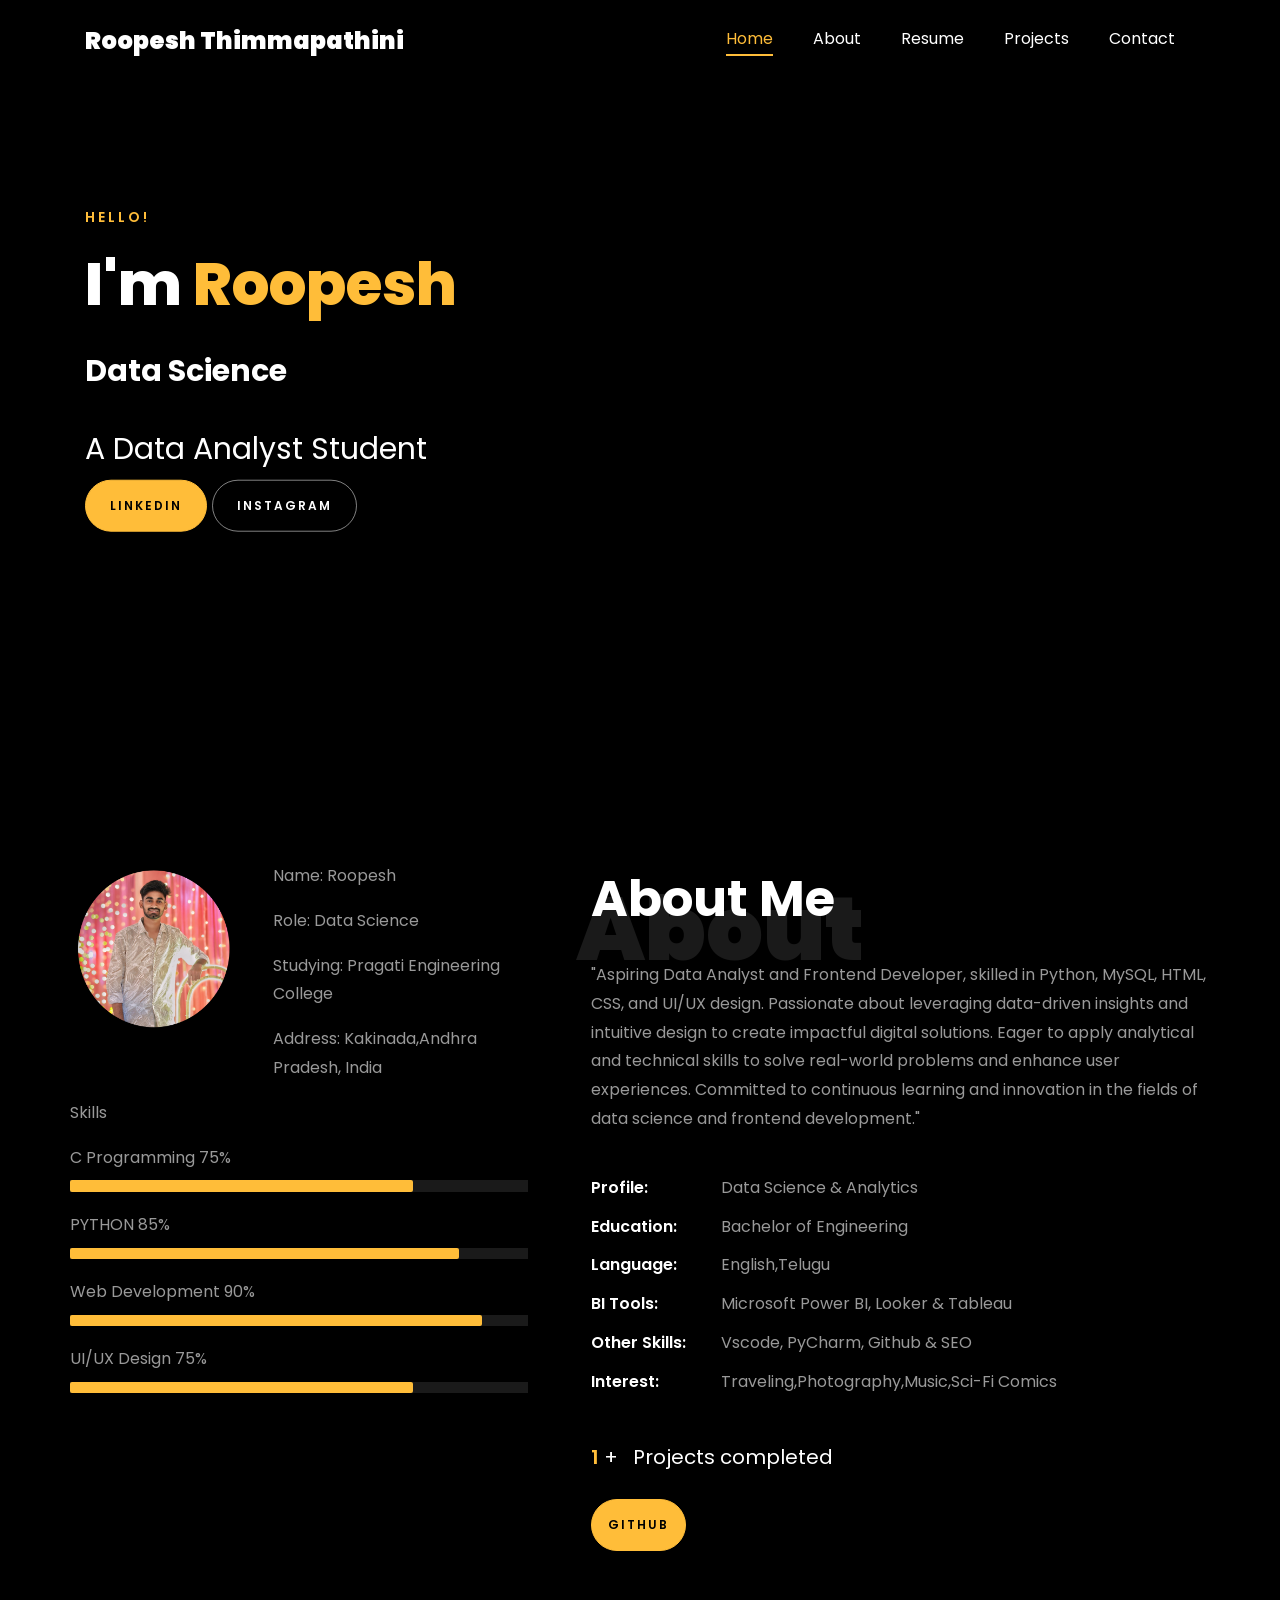
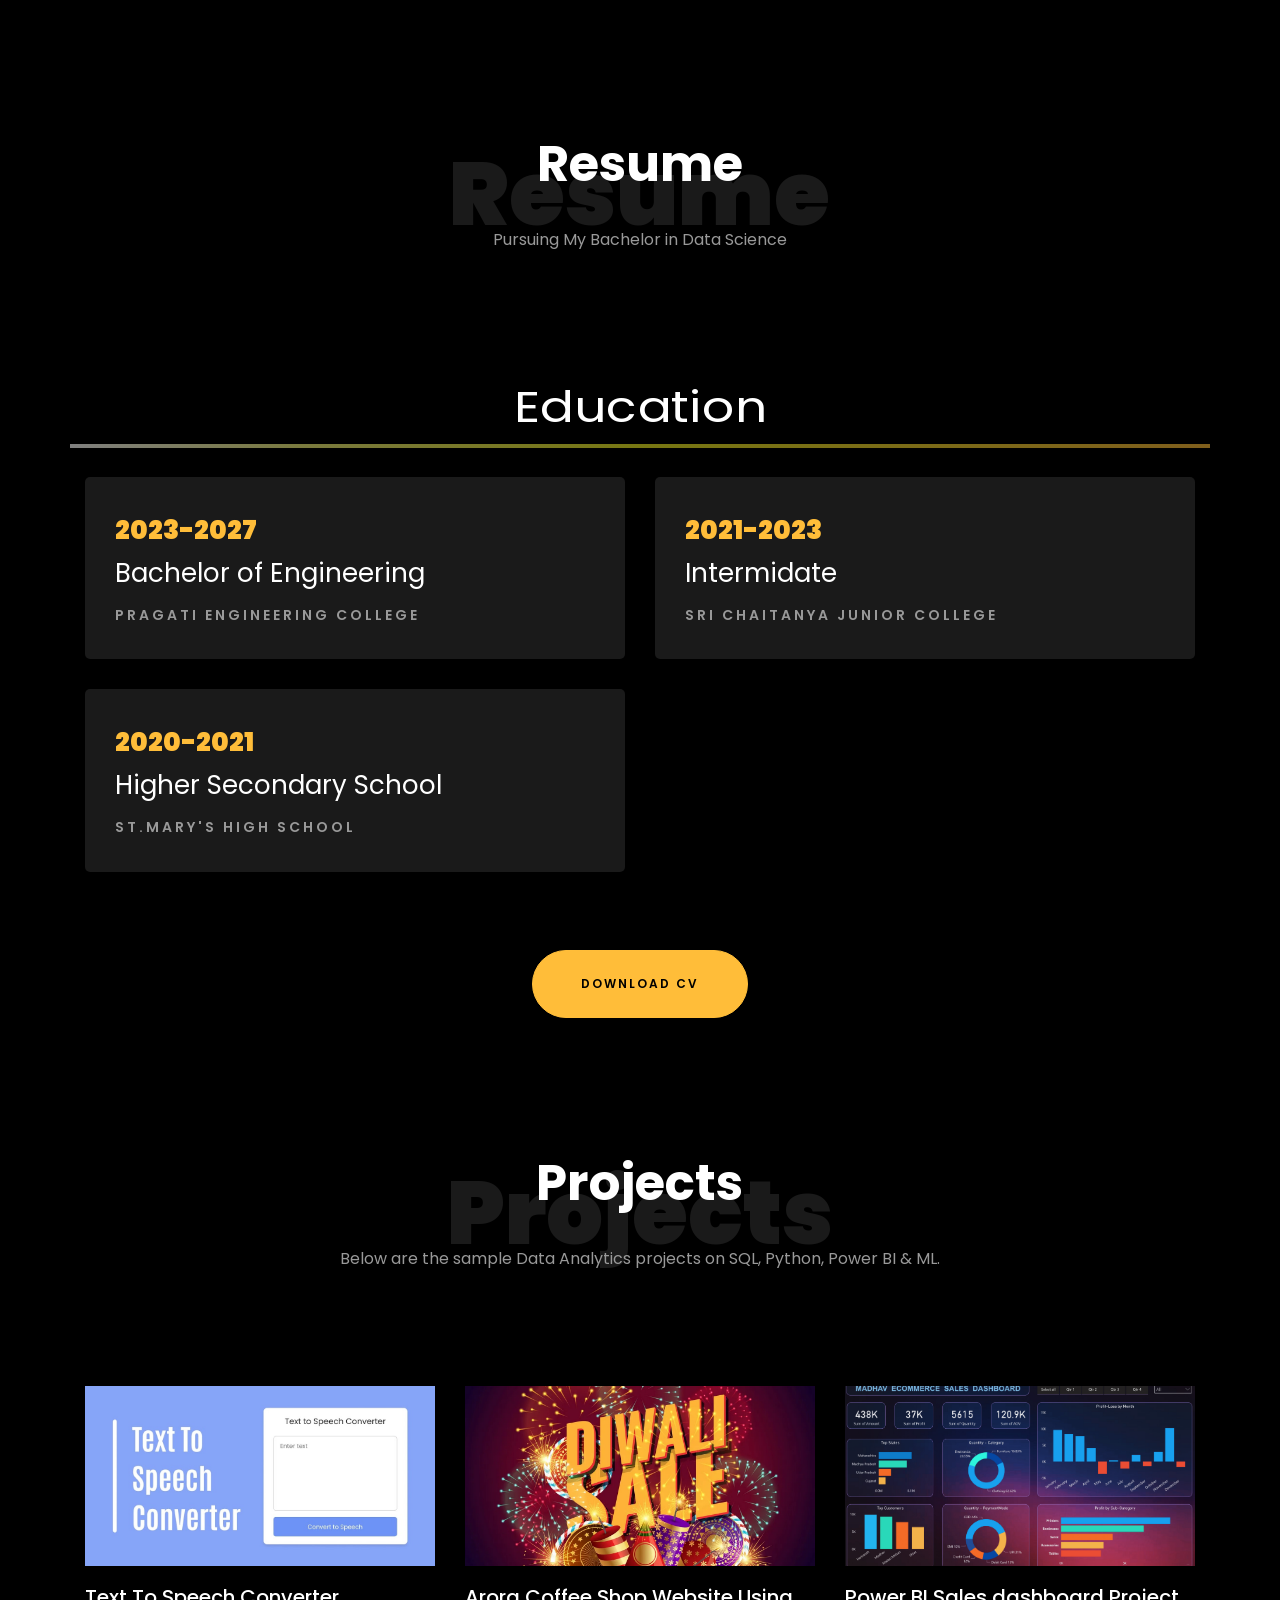
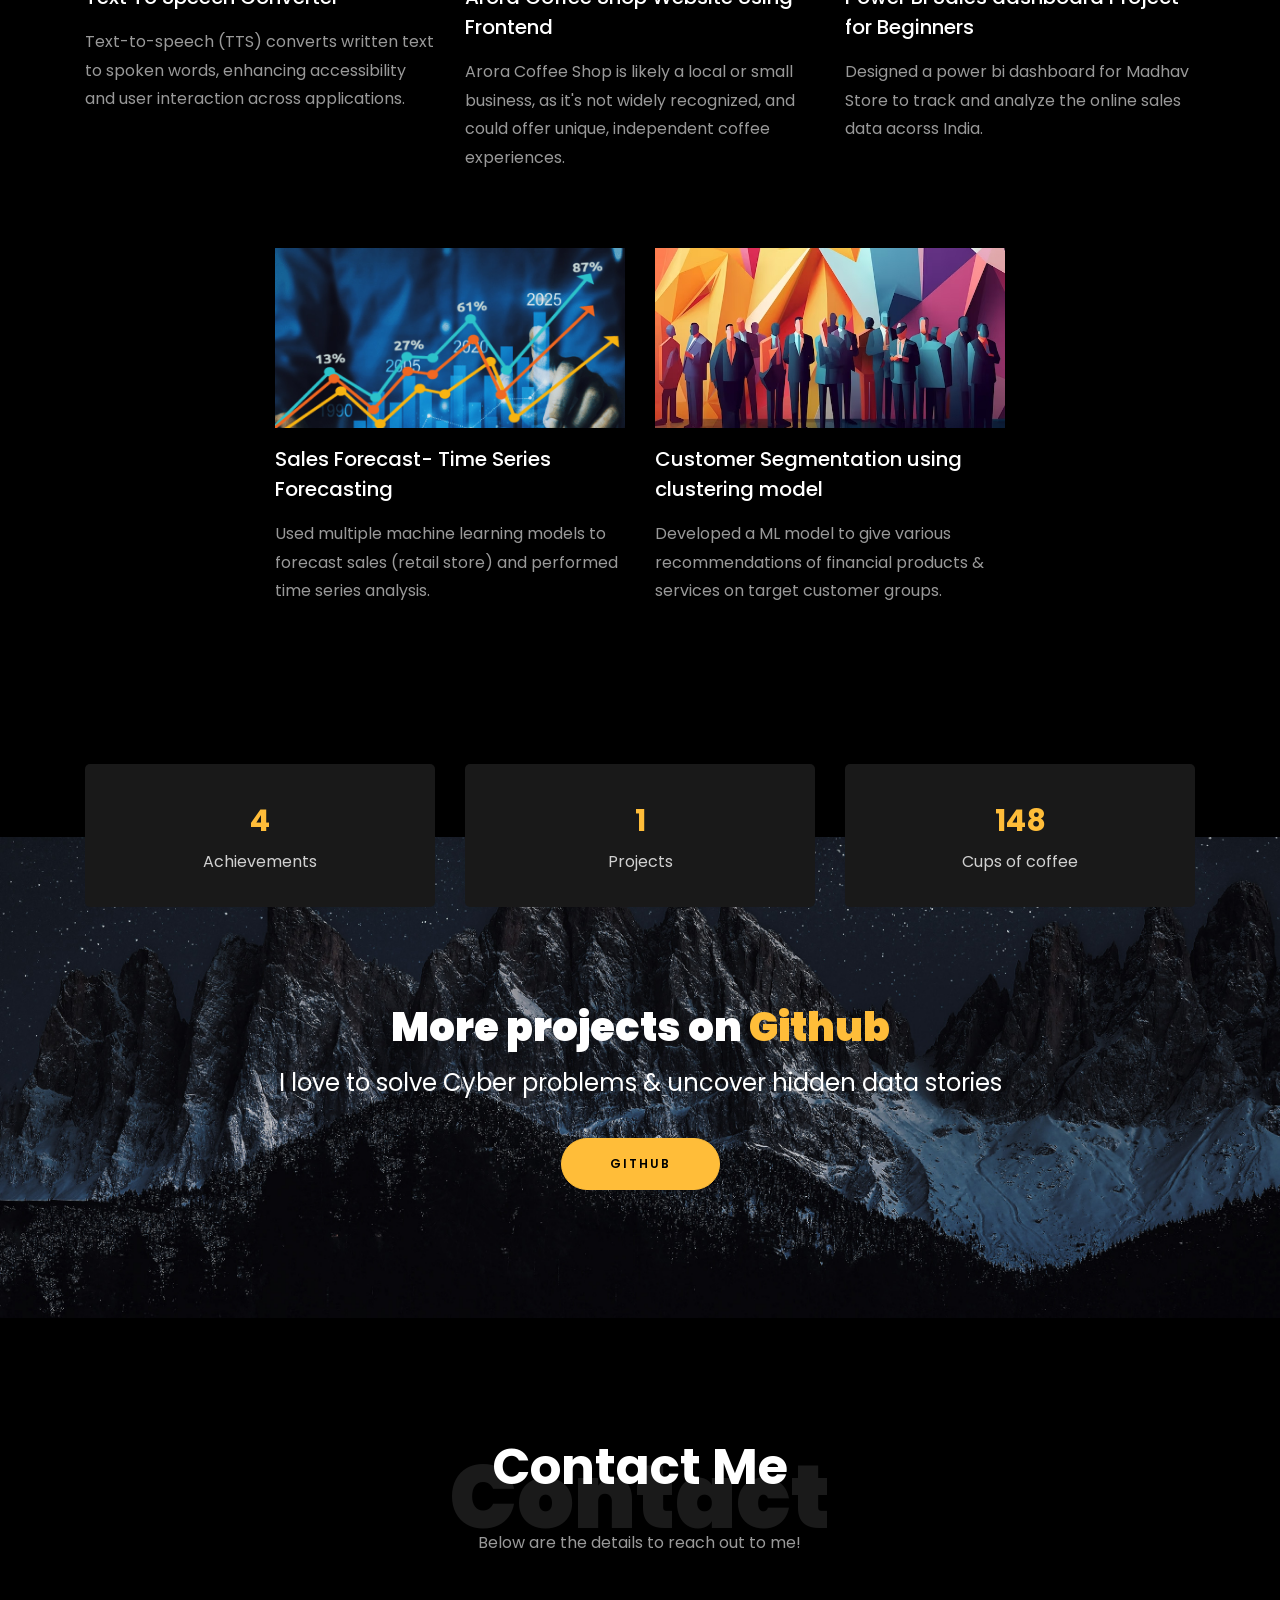
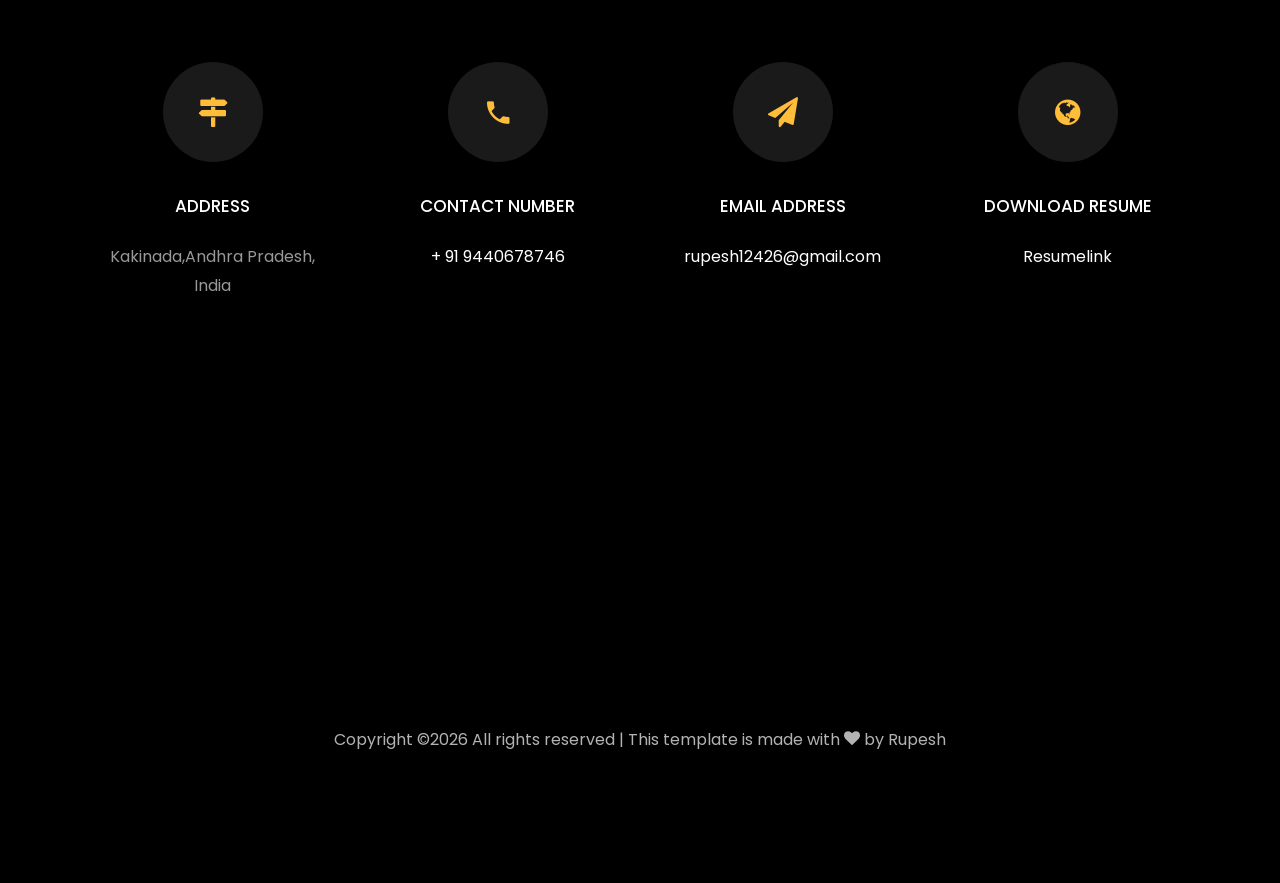
==== commit 260278e2: "Update index.html" ====
--- a/index.html
+++ b/index.html
@@ -369,10 +369,10 @@
 			<div class="row">
     			<div class="col-md-6">
     				<div class="resume-wrap ftco-animate">
-    					<span class="date">2023-Present</span>
+    					<span class="date">2023-2027</span>
     					<h2>Bachelor of Engineering</h2>
     					<span class="position">Pragati Engineering College</span>
-    					<p class="mt-4">Grade: NOT YET</p>
+    			
     				</div>
     			</div>
 
@@ -381,7 +381,7 @@
     					<span class="date">2021-2023</span>
     					<h2>Intermidate</h2>
     					<span class="position">Sri Chaitanya Junior College</span>
-    					<p class="mt-4">Grade: Second class distinction.</p>
+    					
     				</div>
 				</div>
     			<div class="col-md-6">
@@ -389,7 +389,7 @@
     					<span class="date">2020-2021</span>
     					<h2>Higher Secondary School</h2>
     					<span class="position">ST.Mary's High School</span>
-    					<p class="mt-4">Grade: First class distinction.</p>
+    					
     				</div>
 				</div>
     		</div>
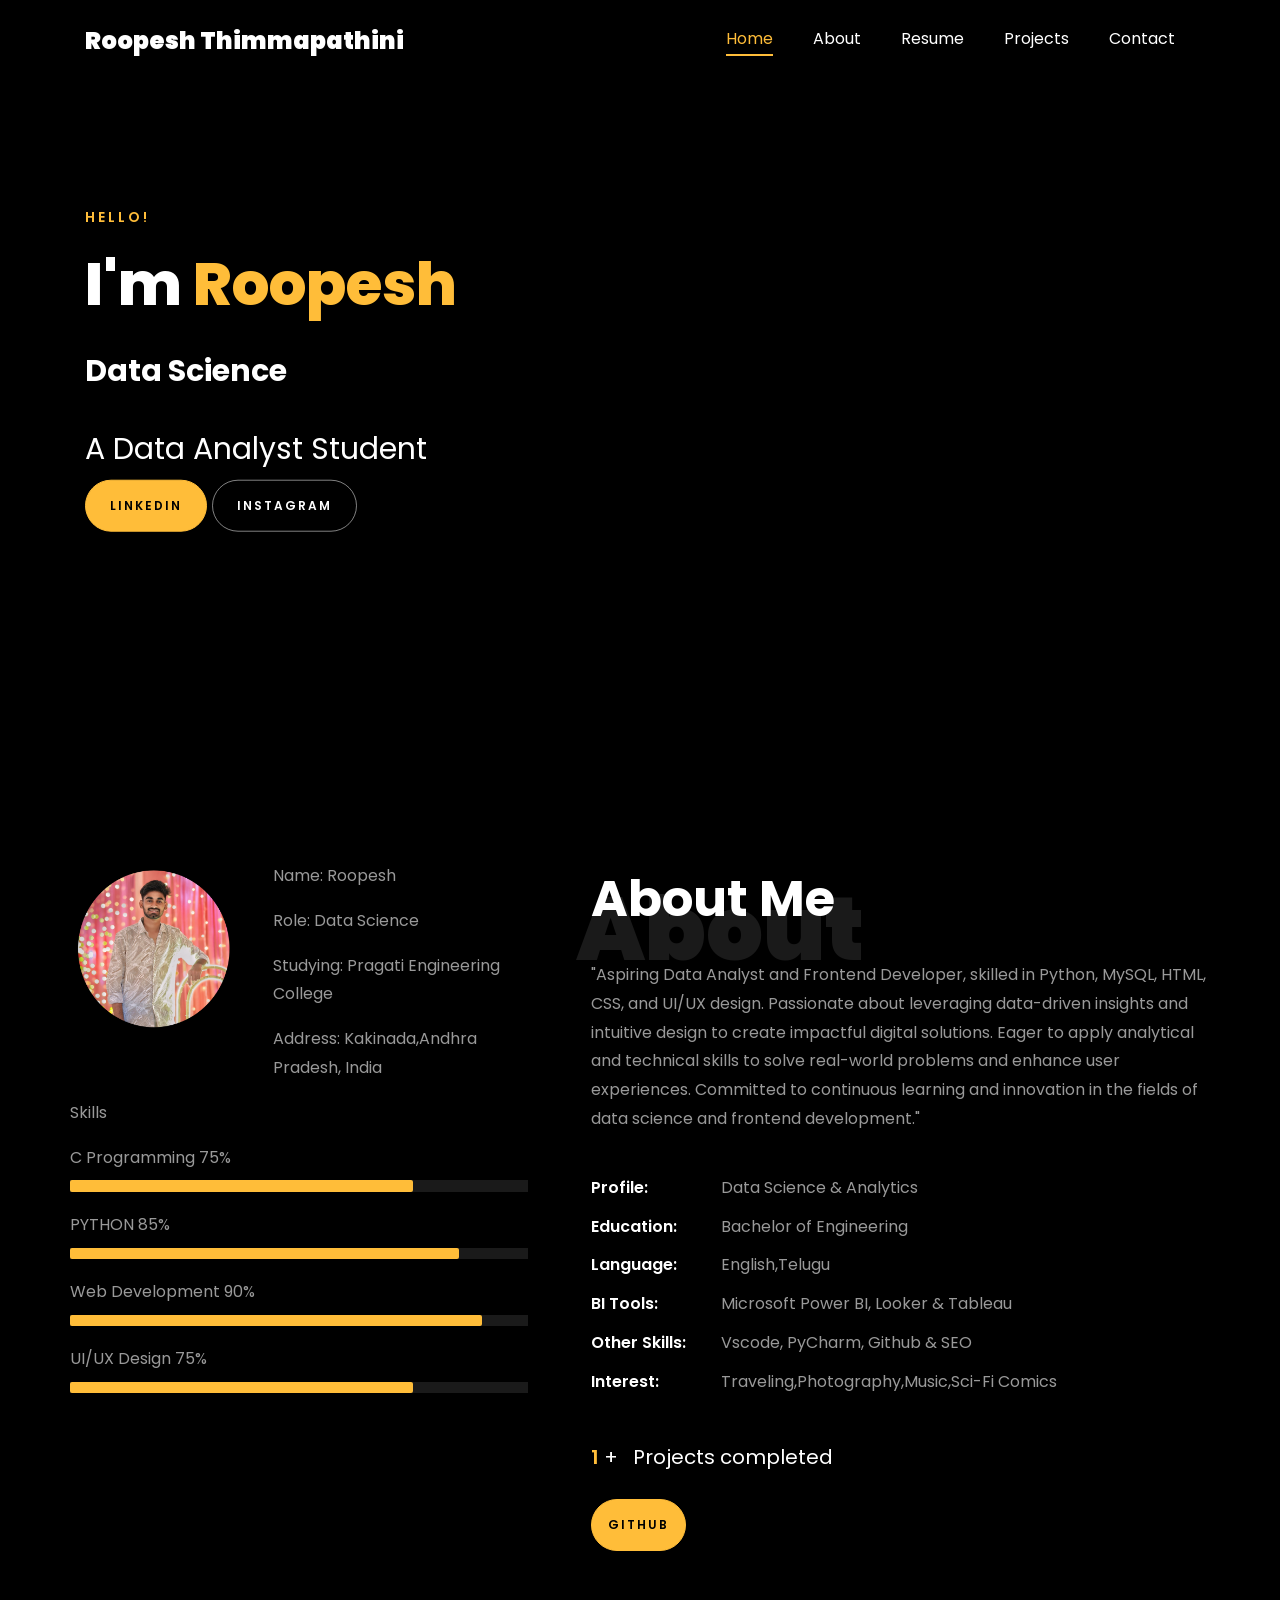
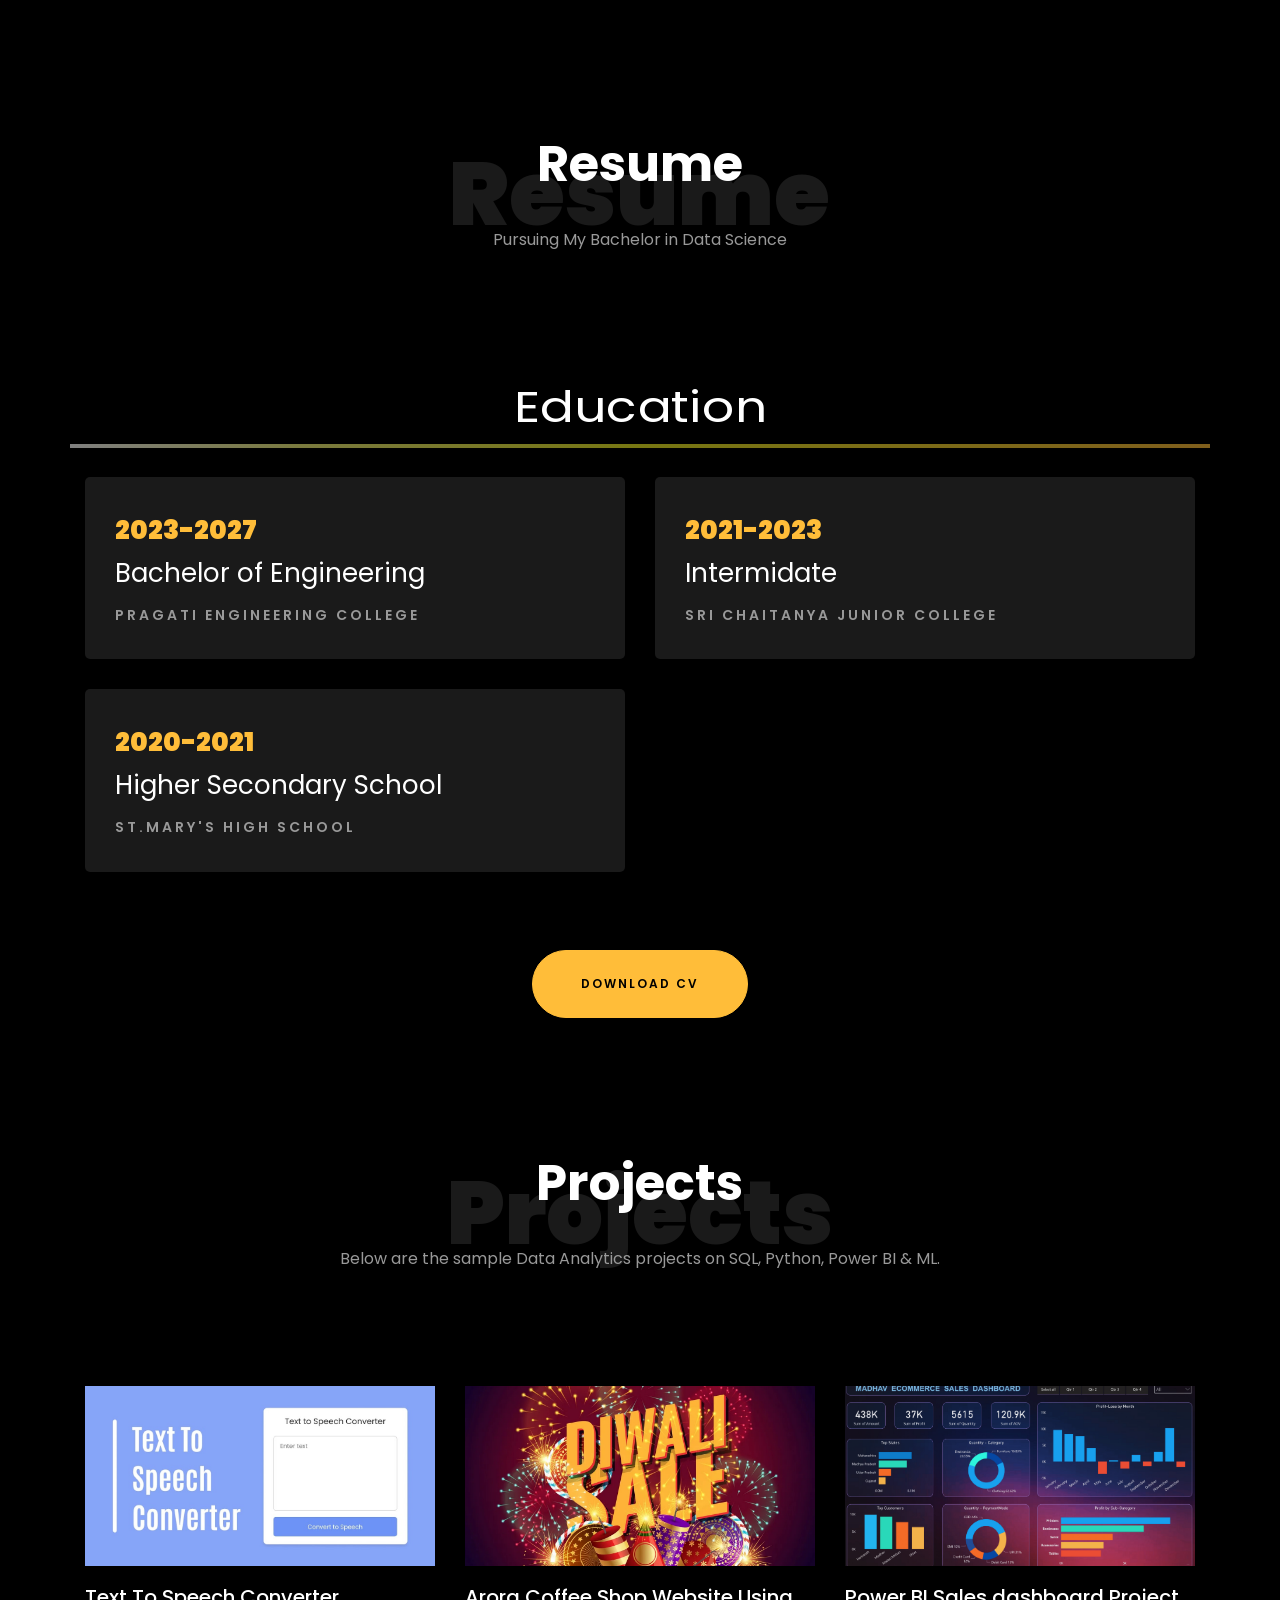
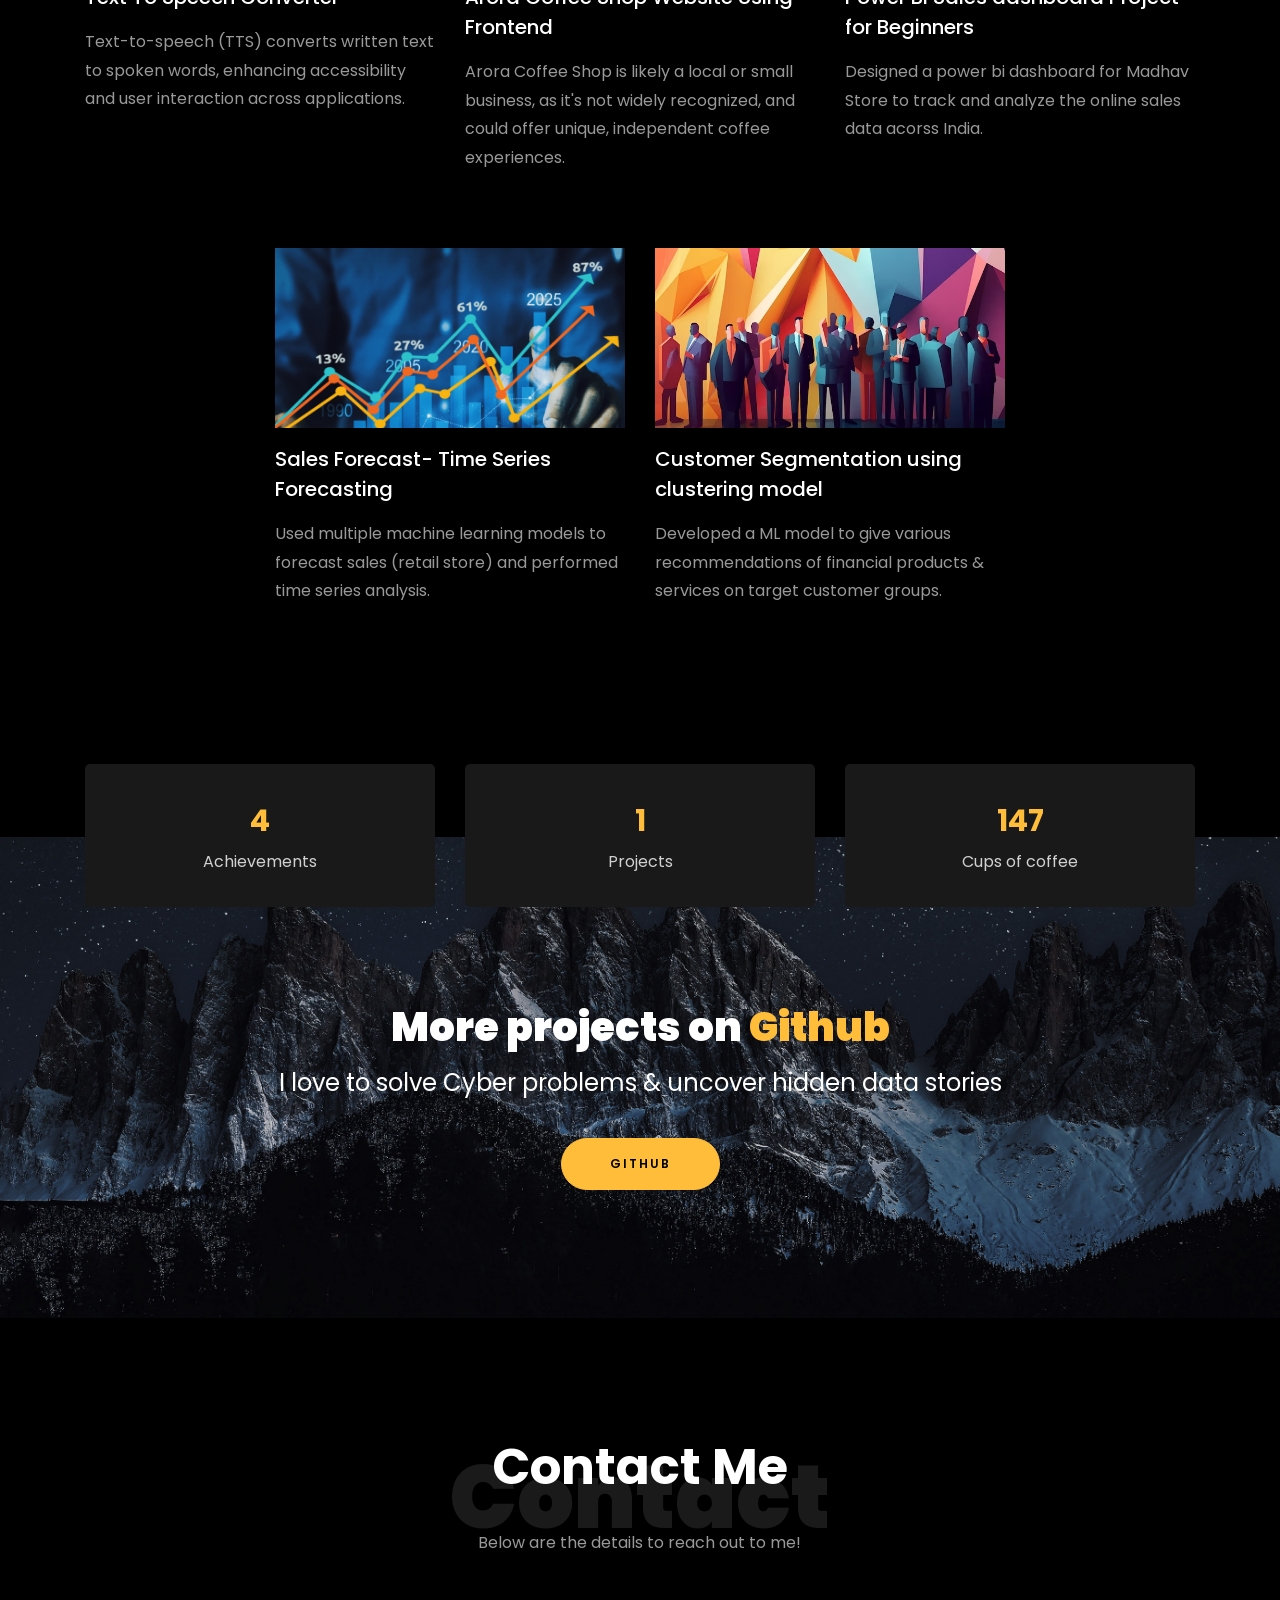
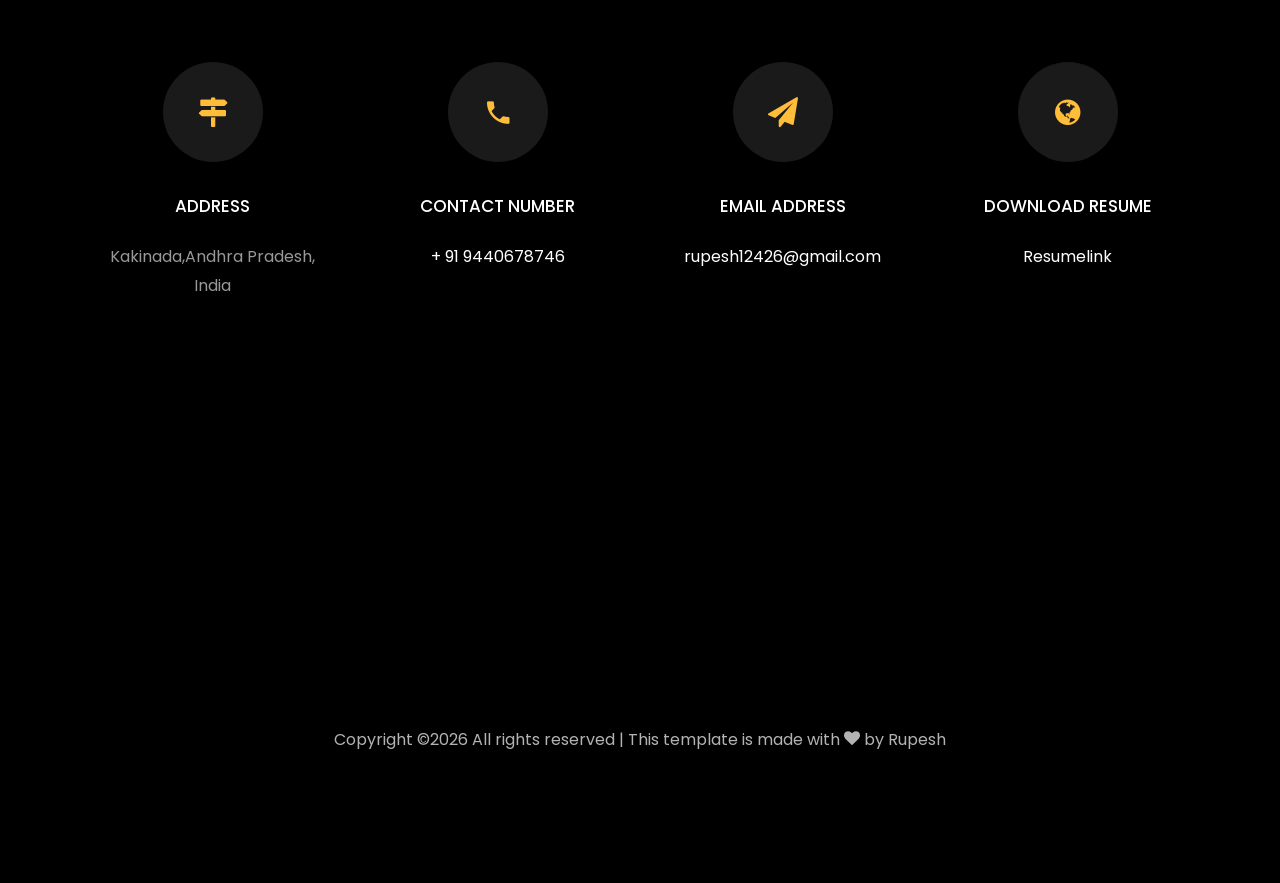
==== commit d6b48672: "Update index.html" ====
--- a/index.html
+++ b/index.html
@@ -4,6 +4,9 @@
     <title>Roopesh Portfolio</title>
     <meta charset="utf-8">
     <meta name="viewport" content="width=device-width, initial-scale=1, shrink-to-fit=no">
+	<a href="index.html" style="color:white; text-decoration:none; font-size:18px; position:absolute; top:20px; left:20px;"></a>
+
+
     
     <link href="https://fonts.googleapis.com/css?family=Poppins:100,200,300,400,500,600,700,800,900" rel="stylesheet">
 
@@ -115,6 +118,7 @@
 
   </head>
   <body data-spy="scroll" data-target=".site-navbar-target" data-offset="300">
+	
 	  
 	  
     <nav class="navbar navbar-expand-lg navbar-dark ftco_navbar ftco-navbar-light site-navbar-target" id="ftco-navbar">
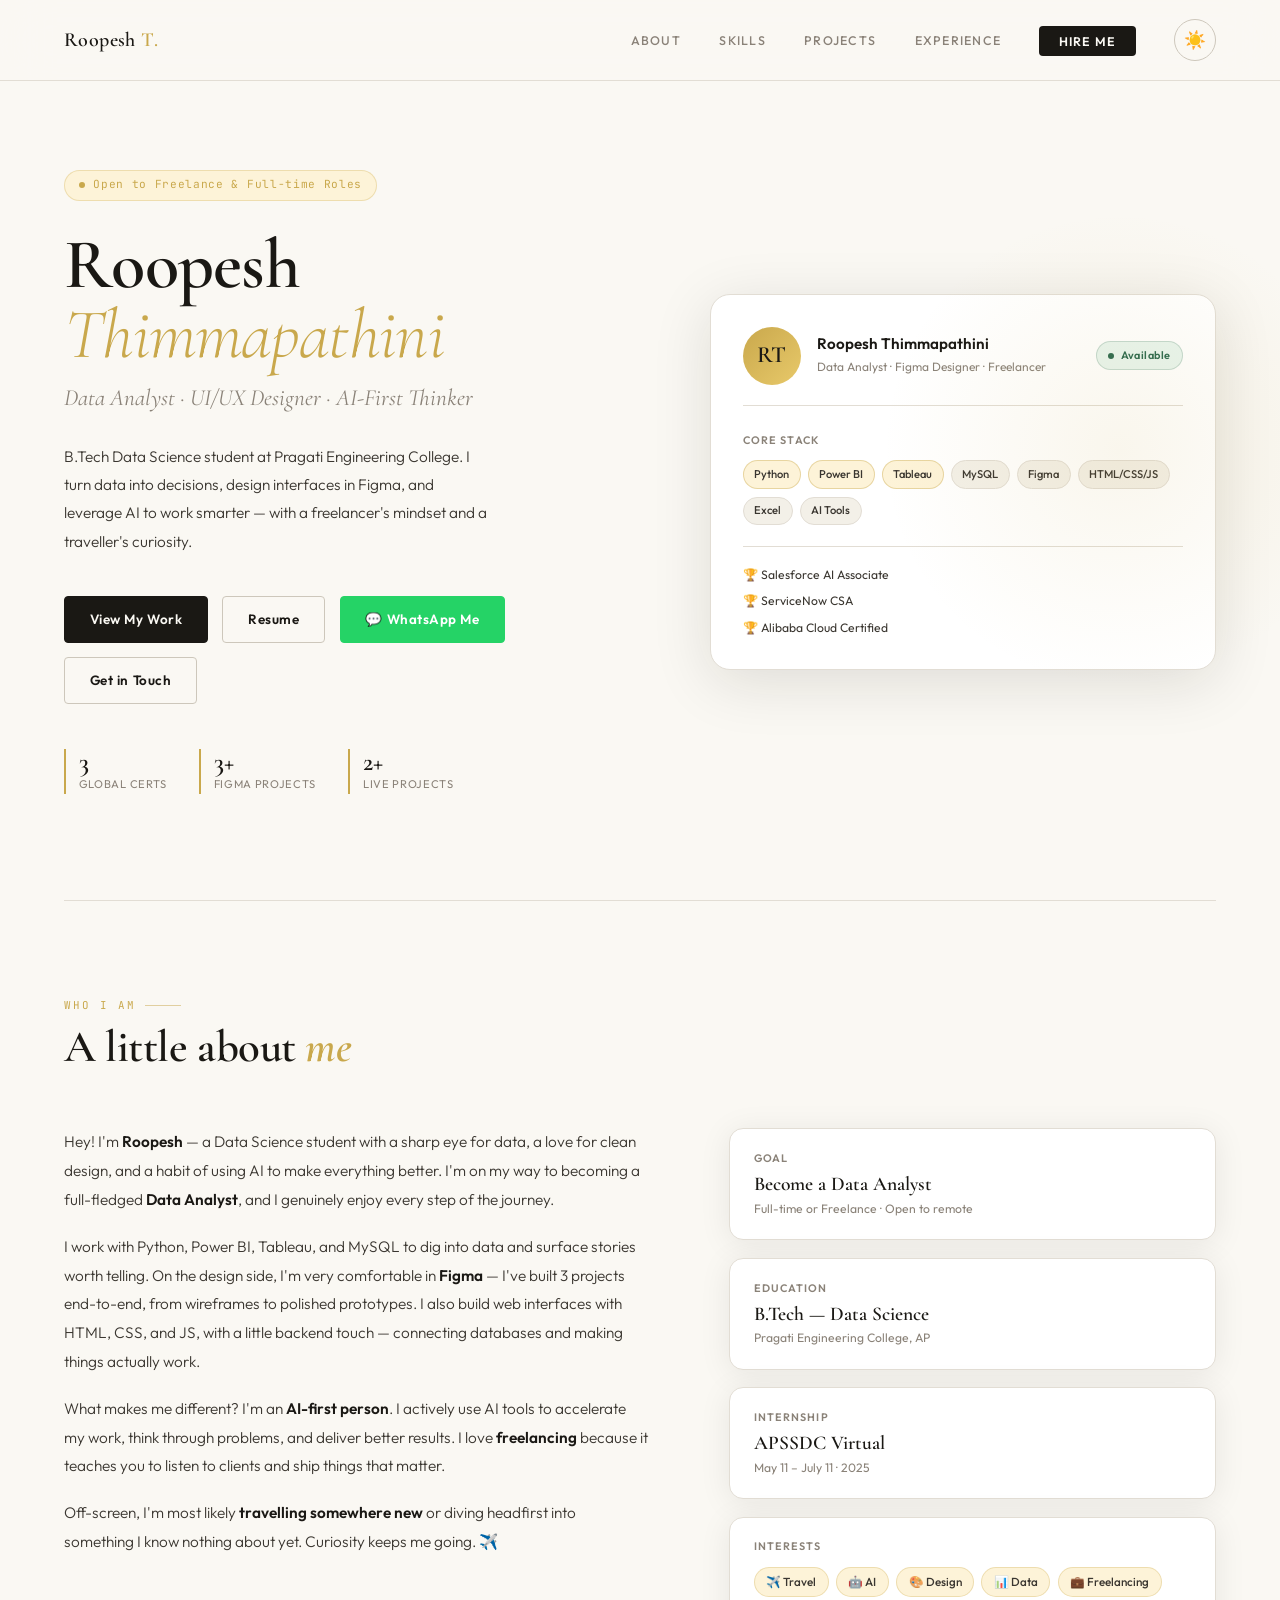
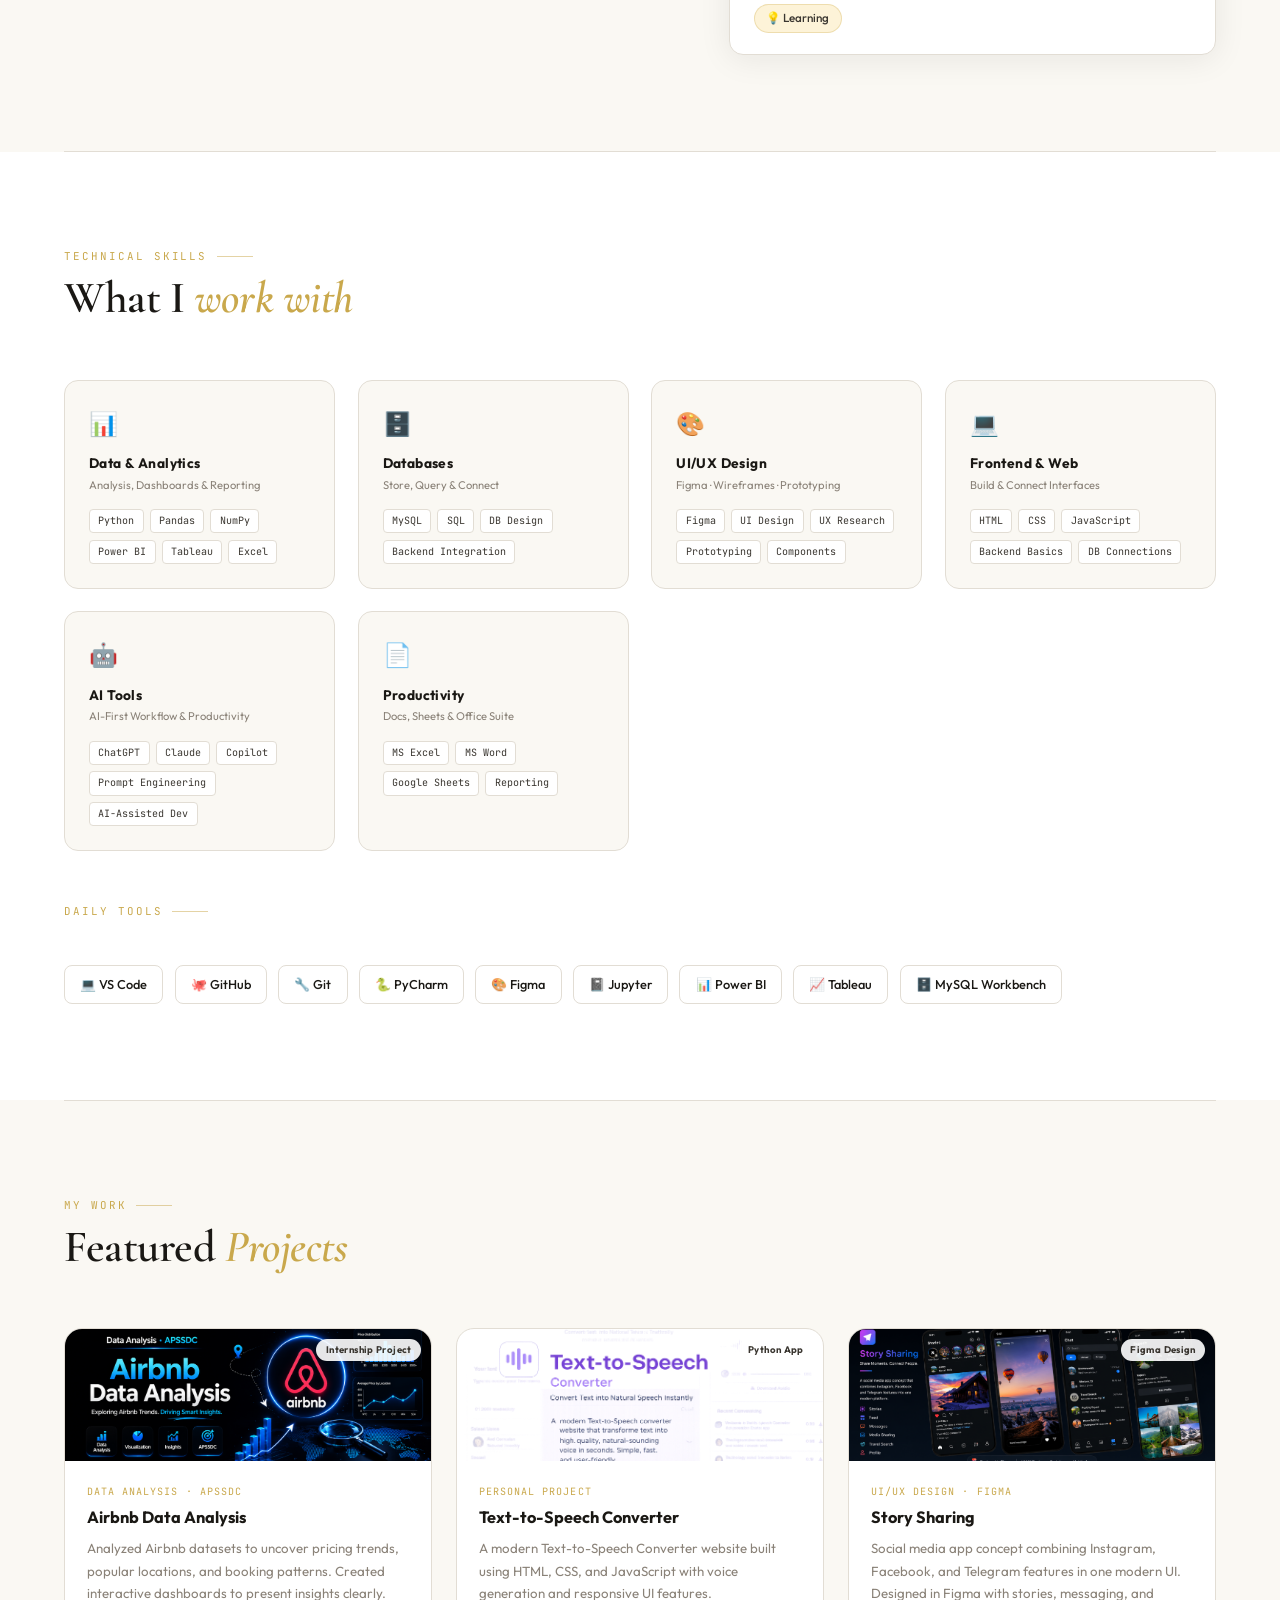
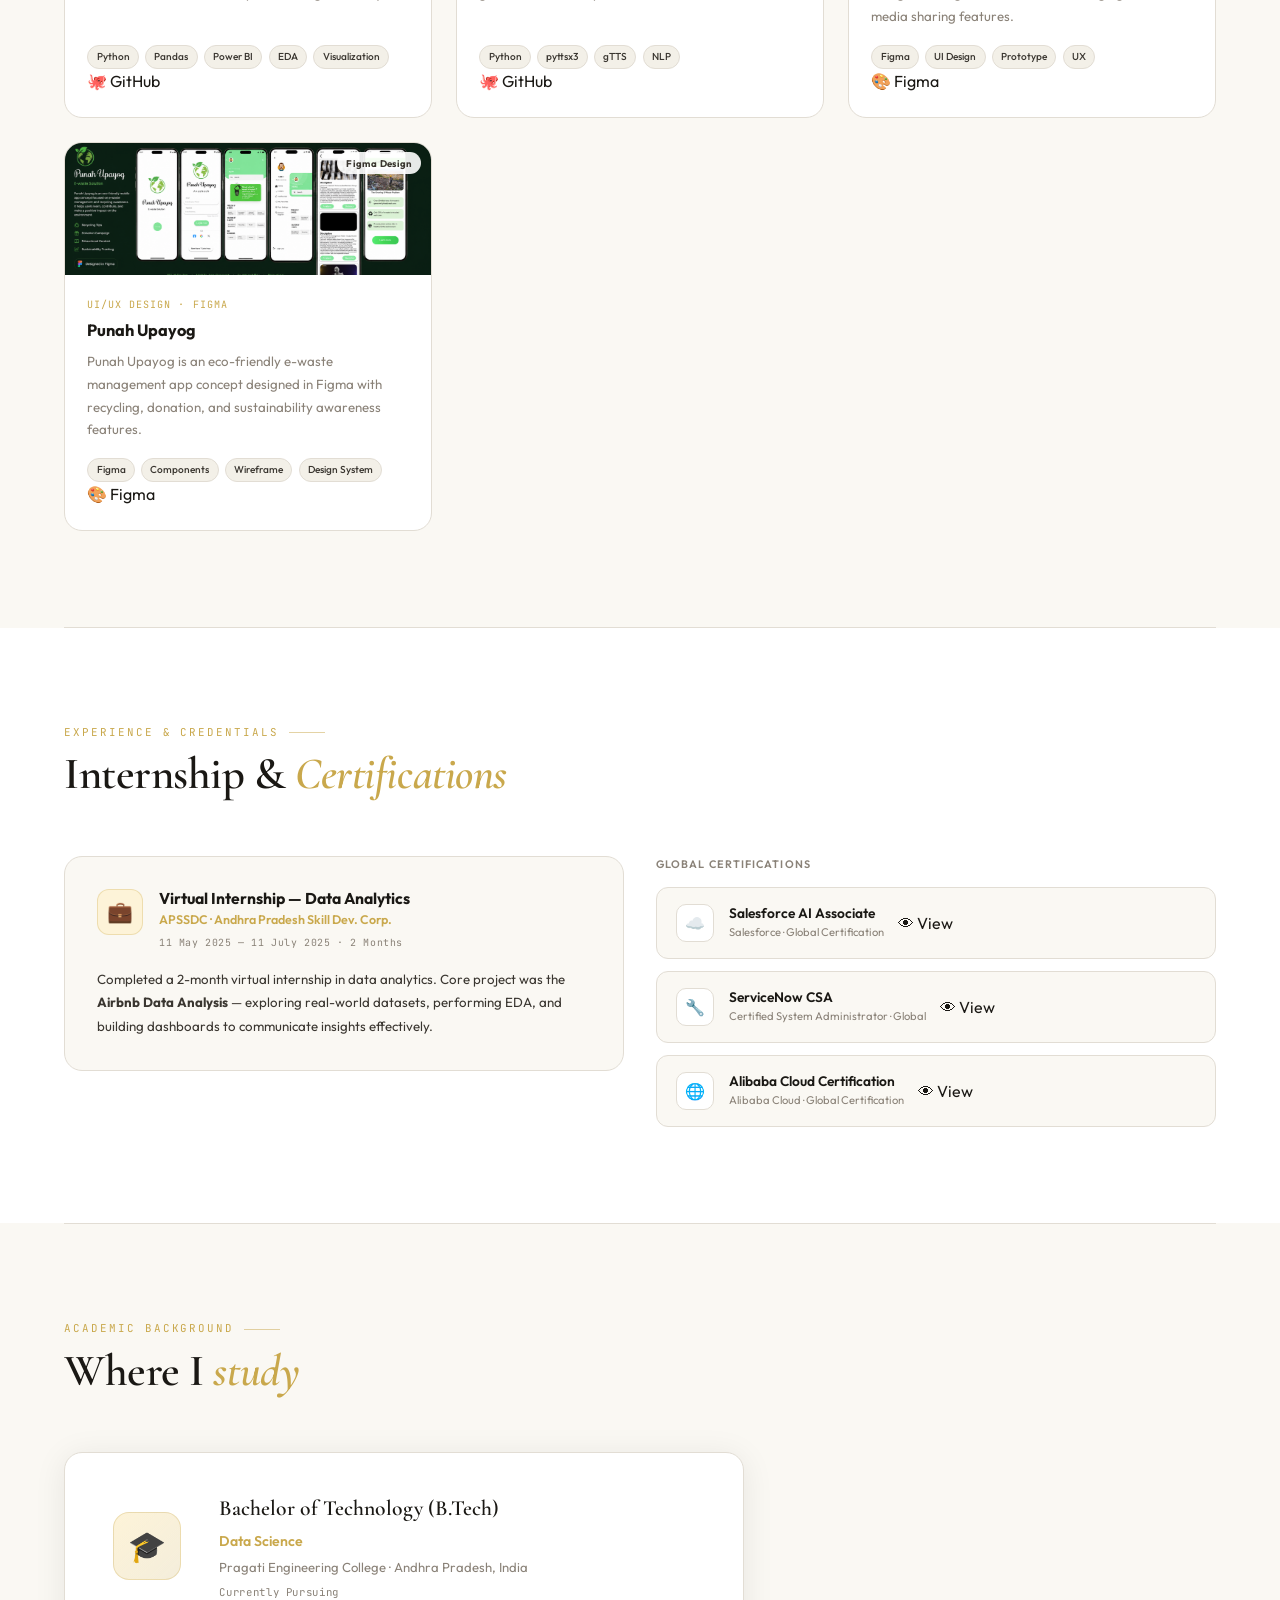
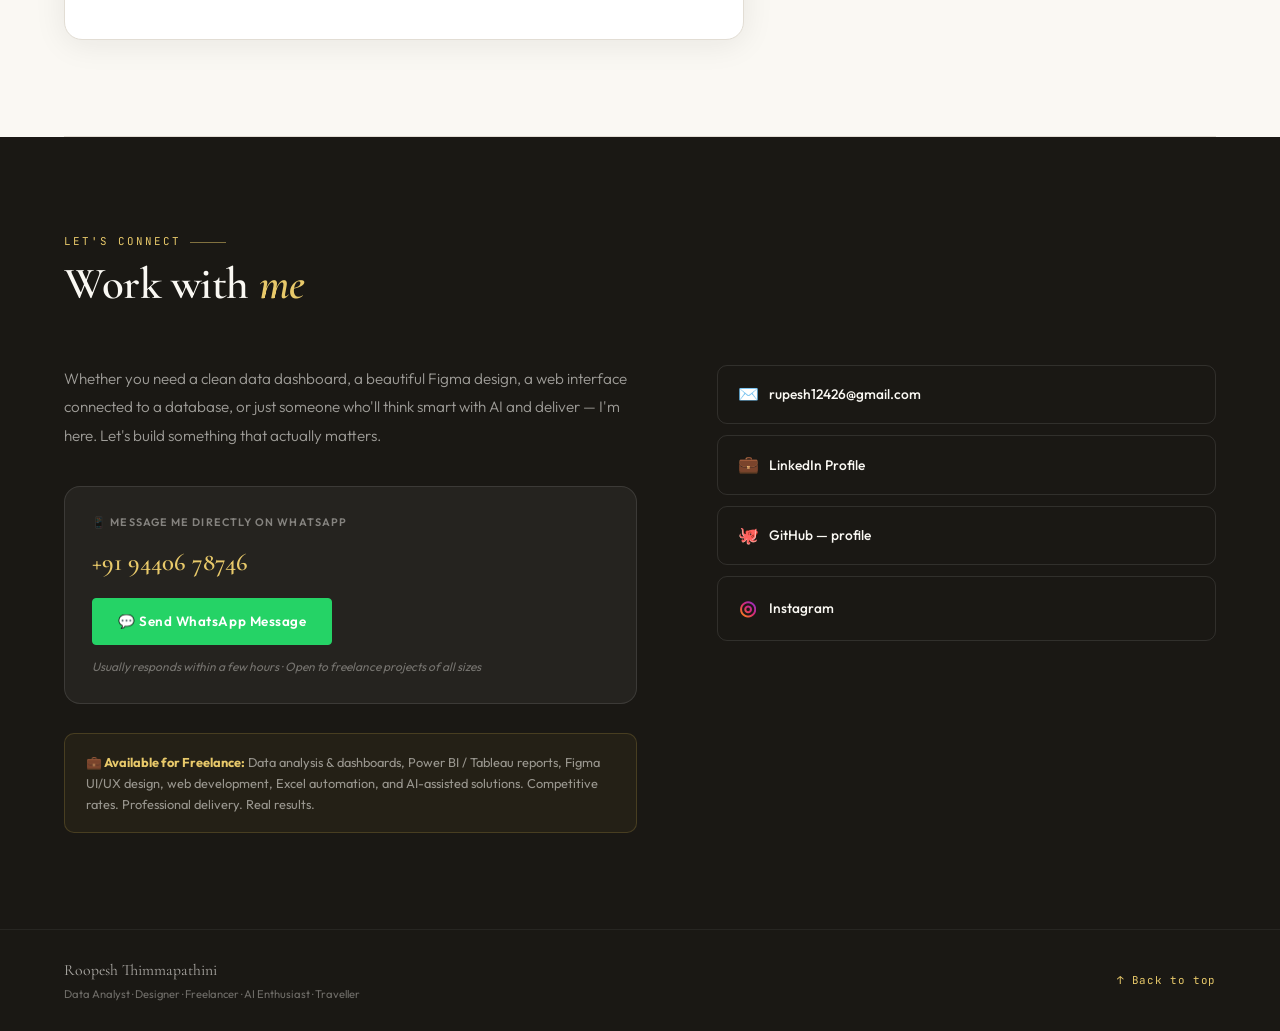
==== commit d81bc49a: "Portfolio website" ====
--- a/index.html
+++ b/index.html
@@ -1,646 +1,439 @@
+
 <!DOCTYPE html>
 <html lang="en">
-  <head>
-    <title>Roopesh Portfolio</title>
-    <meta charset="utf-8">
-    <meta name="viewport" content="width=device-width, initial-scale=1, shrink-to-fit=no">
-	<a href="index.html" style="color:white; text-decoration:none; font-size:18px; position:absolute; top:20px; left:20px;"></a>
-
-
+<head>
+  <meta charset="UTF-8"/>
+  <meta name="viewport" content="width=device-width, initial-scale=1.0"/>
+  <title>Roopesh Thimmapathini — Data Analyst & Freelancer</title>
+  <link href="https://fonts.googleapis.com/css2?family=Cormorant+Garamond:ital,wght@0,300;0,400;0,600;1,300;1,400&family=Outfit:wght@300;400;500;600;700&family=JetBrains+Mono:wght@300;400;500&display=swap" rel="stylesheet"/>
+  <link rel="stylesheet" href="styles.css"/>
+  <!-- FOLDER STRUCTURE:
+    project/
+    ├── index.html
+    ├── styles.css
+    ├── script.js
+    └── images/
+        ├── certificates/
+        │   ├── salesforce-cert.jpg
+        │   ├── servicenow-cert.jpg
+        │   └── alibaba-cert.jpg
+        └── projects/
+            ├── airbnb-preview.jpg
+            └── tts-preview.jpg
+  -->
+</head>
+<body>
+
+  <!-- CURSOR -->
+  <div class="cur"  id="cur"></div>
+
+  <!-- ─── NAV ─────────────────────────────────────────────────── -->
+  <nav>
+    <a class="nav-brand" href="#">Roopesh <span>T.</span></a>
+    <ul class="nav-links">
+      <li><a href="#about">About</a></li>
+      <li><a href="#skills">Skills</a></li>
+      <li><a href="#projects">Projects</a></li>
+      <li><a href="#experience">Experience</a></li>
+      <li><a href="#contact" class="nav-cta">Hire Me</a></li>
+      <li>
+        <button class="theme-toggle" id="themeBtn" aria-label="Toggle dark/light mode">
+          <span class="icon-sun">☀️</span>
+          <span class="icon-moon">🌙</span>
+        </button>
+      </li>
+    </ul>
+  </nav>
+
+  <!-- ─── HERO ─────────────────────────────────────────────────── -->
+  <section class="hero">
+    <div>
+      <div class="hero-tag">
+        <span class="hero-tag-dot"></span> Open to Freelance &amp; Full-time Roles
+      </div>
+      <h1 class="hero-name"><strong>Roopesh</strong><br/><em>Thimmapathini</em></h1>
+      <p class="hero-role">Data Analyst · UI/UX Designer · AI-First Thinker</p>
+      <p class="hero-desc">
+        B.Tech Data Science student at Pragati Engineering College. I turn data into decisions,
+        design interfaces in Figma, and leverage AI to work smarter — with a freelancer's mindset
+        and a traveller's curiosity.
+      </p>
+      <div class="hero-btns">
+        <a href="#projects" class="btn btn-dark">View My Work</a>
+        <a href="rupesh-resume.pdf" class="btn btn-outline" target="_blank">Resume</a>
+        <a href="https://wa.me/919440678746?text=Hi%20Roopesh%2C%20I%20saw%20your%20portfolio!" class="btn btn-wa" target="_blank">💬 WhatsApp Me</a>
+        <a href="#contact" class="btn btn-outline">Get in Touch</a>
+      </div>
+      <div class="hero-stats">
+        <div class="hstat"><div class="hstat-num">3</div><div class="hstat-label">Global Certs</div></div>
+        <div class="hstat"><div class="hstat-num">3+</div><div class="hstat-label">Figma Projects</div></div>
+        <div class="hstat"><div class="hstat-num">2+</div><div class="hstat-label">Live Projects</div></div>
+      </div>
+    </div>
+
+    <!-- Hero Card -->
+    <div class="hero-card reveal">
+      <div class="hero-card-top">
+        <div class="avatar">RT</div>
+        <div>
+          <div class="hero-card-name">Roopesh Thimmapathini</div>
+          <div class="hero-card-sub">Data Analyst · Figma Designer · Freelancer</div>
+        </div>
+        <div class="avail-badge"><span class="avail-dot"></span> Available</div>
+      </div>
+      <div class="hc-label">Core Stack</div>
+      <div class="chips">
+        <span class="chip gld">Python</span>
+        <span class="chip gld">Power BI</span>
+        <span class="chip gld">Tableau</span>
+        <span class="chip">MySQL</span>
+        <span class="chip">Figma</span>
+        <span class="chip">HTML/CSS/JS</span>
+        <span class="chip">Excel</span>
+        <span class="chip">AI Tools</span>
+      </div>
+      <div class="hc-certs">
+        <div class="hc-cert-row">🏆 Salesforce AI Associate</div>
+        <div class="hc-cert-row">🏆 ServiceNow CSA</div>
+        <div class="hc-cert-row">🏆 Alibaba Cloud Certified</div>
+      </div>
+    </div>
+  </section>
+
+  <div class="sep"></div>
+
+  <!-- ─── ABOUT ─────────────────────────────────────────────────── -->
+  <section id="about">
+    <div class="ey">Who I am</div>
+    <h2 class="st">A little about <em>me</em></h2>
+    <div class="about-wrap">
+      <div class="about-text reveal">
+        <p>Hey! I'm <strong>Roopesh</strong> — a Data Science student with a sharp eye for data, a love for clean design,
+          and a habit of using AI to make everything better. I'm on my way to becoming a full-fledged
+          <strong>Data Analyst</strong>, and I genuinely enjoy every step of the journey.</p>
+        <p>I work with Python, Power BI, Tableau, and MySQL to dig into data and surface stories worth telling.
+          On the design side, I'm very comfortable in <strong>Figma</strong> — I've built 3 projects end-to-end,
+          from wireframes to polished prototypes. I also build web interfaces with HTML, CSS, and JS,
+          with a little backend touch — connecting databases and making things actually work.</p>
+        <p>What makes me different? I'm an <strong>AI-first person</strong>. I actively use AI tools to accelerate
+          my work, think through problems, and deliver better results. I love <strong>freelancing</strong> because
+          it teaches you to listen to clients and ship things that matter.</p>
+        <p>Off-screen, I'm most likely <strong>travelling somewhere new</strong> or diving headfirst into something
+          I know nothing about yet. Curiosity keeps me going. ✈️</p>
+      </div>
+      <div class="about-aside reveal">
+        <div class="info-card">
+          <div class="ic-label">Goal</div>
+          <div class="ic-val">Become a Data Analyst</div>
+          <div class="ic-sub">Full-time or Freelance · Open to remote</div>
+        </div>
+        <div class="info-card">
+          <div class="ic-label">Education</div>
+          <div class="ic-val">B.Tech — Data Science</div>
+          <div class="ic-sub">Pragati Engineering College, AP</div>
+        </div>
+        <div class="info-card">
+          <div class="ic-label">Internship</div>
+          <div class="ic-val">APSSDC Virtual</div>
+          <div class="ic-sub">May 11 – July 11 · 2025</div>
+        </div>
+        <div class="info-card">
+          <div class="ic-label">Interests</div>
+          <div class="hobbies">
+            <span class="hobby">✈️ Travel</span>
+            <span class="hobby">🤖 AI</span>
+            <span class="hobby">🎨 Design</span>
+            <span class="hobby">📊 Data</span>
+            <span class="hobby">💼 Freelancing</span>
+            <span class="hobby">💡 Learning</span>
+          </div>
+        </div>
+      </div>
+    </div>
+  </section>
+
+  <div class="sep"></div>
+
+  <!-- ─── SKILLS ─────────────────────────────────────────────────── -->
+  <section id="skills" class="skills-bg">
+    <div class="ey">Technical skills</div>
+    <h2 class="st">What I <em>work with</em></h2>
+    <div class="sg-grid">
+      <div class="sg reveal">
+        <div class="sg-ico">📊</div>
+        <div class="sg-t">Data & Analytics</div>
+        <div class="sg-s">Analysis, Dashboards & Reporting</div>
+        <div class="sg-tags">
+          <span class="sg-tag">Python</span><span class="sg-tag">Pandas</span><span class="sg-tag">NumPy</span>
+          <span class="sg-tag">Power BI</span><span class="sg-tag">Tableau</span><span class="sg-tag">Excel</span>
+        </div>
+      </div>
+      <div class="sg reveal">
+        <div class="sg-ico">🗄️</div>
+        <div class="sg-t">Databases</div>
+        <div class="sg-s">Store, Query & Connect</div>
+        <div class="sg-tags">
+          <span class="sg-tag">MySQL</span><span class="sg-tag">SQL</span>
+          <span class="sg-tag">DB Design</span><span class="sg-tag">Backend Integration</span>
+        </div>
+      </div>
+      <div class="sg reveal">
+        <div class="sg-ico">🎨</div>
+        <div class="sg-t">UI/UX Design</div>
+        <div class="sg-s">Figma · Wireframes · Prototyping</div>
+        <div class="sg-tags">
+          <span class="sg-tag">Figma</span><span class="sg-tag">UI Design</span>
+          <span class="sg-tag">UX Research</span><span class="sg-tag">Prototyping</span><span class="sg-tag">Components</span>
+        </div>
+      </div>
+      <div class="sg reveal">
+        <div class="sg-ico">💻</div>
+        <div class="sg-t">Frontend & Web</div>
+        <div class="sg-s">Build & Connect Interfaces</div>
+        <div class="sg-tags">
+          <span class="sg-tag">HTML</span><span class="sg-tag">CSS</span><span class="sg-tag">JavaScript</span>
+          <span class="sg-tag">Backend Basics</span><span class="sg-tag">DB Connections</span>
+        </div>
+      </div>
+      <div class="sg reveal">
+        <div class="sg-ico">🤖</div>
+        <div class="sg-t">AI Tools</div>
+        <div class="sg-s">AI-First Workflow & Productivity</div>
+        <div class="sg-tags">
+          <span class="sg-tag">ChatGPT</span><span class="sg-tag">Claude</span><span class="sg-tag">Copilot</span>
+          <span class="sg-tag">Prompt Engineering</span><span class="sg-tag">AI-Assisted Dev</span>
+        </div>
+      </div>
+      <div class="sg reveal">
+        <div class="sg-ico">📄</div>
+        <div class="sg-t">Productivity</div>
+        <div class="sg-s">Docs, Sheets & Office Suite</div>
+        <div class="sg-tags">
+          <span class="sg-tag">MS Excel</span><span class="sg-tag">MS Word</span>
+          <span class="sg-tag">Google Sheets</span><span class="sg-tag">Reporting</span>
+        </div>
+      </div>
+    </div>
+    <div style="margin-top:3.2rem">
+      <div class="ey" style="margin-bottom:1rem">Daily tools</div>
+      <div class="tools-row">
+        <div class="tool-pill">💻 VS Code</div>
+        <div class="tool-pill">🐙 GitHub</div>
+        <div class="tool-pill">🔧 Git</div>
+        <div class="tool-pill">🐍 PyCharm</div>
+        <div class="tool-pill">🎨 Figma</div>
+        <div class="tool-pill">📓 Jupyter</div>
+        <div class="tool-pill">📊 Power BI</div>
+        <div class="tool-pill">📈 Tableau</div>
+        <div class="tool-pill">🗄️ MySQL Workbench</div>
+      </div>
+    </div>
+  </section>
+
+  <div class="sep"></div>
+
+  <!-- ─── PROJECTS ─────────────────────────────────────────────────── -->
+  <section id="projects">
+    <div class="ey">My work</div>
+    <h2 class="st">Featured <em>Projects</em></h2>
+    <div class="proj-grid">
+
+      <div class="proj-card reveal" onclick="openProject('airbnb')">
+        <div class="proj-thumb pt-data">
+            <span class="proj-badge">Internship Project</span>
+        </div>
+        <div class="proj-body">
+          <div class="proj-type">Data Analysis · APSSDC</div>
+          <div class="proj-name">Airbnb Data Analysis</div>
+          <p class="proj-desc">Analyzed Airbnb datasets to uncover pricing trends, popular locations, and booking patterns. Created interactive dashboards to present insights clearly.</p>
+          <div class="proj-tags">
+            <span class="proj-tag">Python</span><span class="proj-tag">Pandas</span>
+            <span class="proj-tag">Power BI</span><span class="proj-tag">EDA</span><span class="proj-tag">Visualization</span>
+          </div>
+          <div class="proj-links">
+            <span class="proj-link-btn">🐙 GitHub</span>
+          </div>
+        </div>
+      </div>
+
+      <div class="proj-card reveal" onclick="openProject('tts')">
+        <div class="proj-thumb pt-speech">
+            <span class="proj-badge">Python App</span>
+        </div>
+        <div class="proj-body">
+          <div class="proj-type">Personal Project</div>
+          <div class="proj-name">Text-to-Speech Converter</div>
+          <p class="proj-desc">A modern Text-to-Speech Converter website built using HTML, CSS, and JavaScript with voice generation and responsive UI features.</p>
+          <div class="proj-tags">
+            <span class="proj-tag">Python</span><span class="proj-tag">pyttsx3</span>
+            <span class="proj-tag">gTTS</span><span class="proj-tag">NLP</span>
+          </div>
+          <div class="proj-links">
+            <span class="proj-link-btn">🐙 GitHub</span>
+          </div>
+        </div>
+      </div>
+
+      <div class="proj-card reveal" onclick="openProject('figma1')">
+        <div class="proj-thumb pt-f1">
+            <span class="proj-badge">Figma Design</span>
+        </div>
+        <div class="proj-body">
+          <div class="proj-type">UI/UX Design · Figma</div>
+          <div class="proj-name">Story Sharing</div>
+          <p class="proj-desc">Social media app concept combining Instagram, Facebook, and Telegram features in one modern UI. Designed in Figma with stories, messaging, and media sharing features.</p>
+          <div class="proj-tags">
+            <span class="proj-tag">Figma</span><span class="proj-tag">UI Design</span>
+            <span class="proj-tag">Prototype</span><span class="proj-tag">UX</span>
+          </div>
+          <div class="proj-links">
+            <span class="proj-link-btn">🎨 Figma</span>
+          </div>
+        </div>
+      </div>
+
+      <div class="proj-card reveal" onclick="openProject('figma2')">
+        <div class="proj-thumb pt-f2">
+            <span class="proj-badge">Figma Design</span>
+        </div>
+        <div class="proj-body">
+          <div class="proj-type">UI/UX Design · Figma</div>
+          <div class="proj-name">Punah Upayog</div>
+          <p class="proj-desc">Punah Upayog is an eco-friendly e-waste management app concept designed in Figma with recycling, donation, and sustainability awareness features.</p>
+          <div class="proj-tags">
+            <span class="proj-tag">Figma</span><span class="proj-tag">Components</span>
+            <span class="proj-tag">Wireframe</span><span class="proj-tag">Design System</span>
+          </div>
+          <div class="proj-links">
+            <span class="proj-link-btn">🎨 Figma</span>
+          </div>
+        </div>
+      </div>
+
+     
+
+    </div>
+  </section>
+
+  <div class="sep"></div>
+
+  <!-- ─── EXPERIENCE ─────────────────────────────────────────────────── -->
+  <section id="experience" class="exp-bg">
+    <div class="ey">Experience & Credentials</div>
+    <h2 class="st">Internship & <em>Certifications</em></h2>
+    <div class="exp-grid">
+      <div class="exp-card reveal">
+        <div class="exp-top">
+          <div class="exp-ico">💼</div>
+          <div>
+            <div class="exp-title">Virtual Internship — Data Analytics</div>
+            <div class="exp-org">APSSDC · Andhra Pradesh Skill Dev. Corp.</div>
+            <div class="exp-date">11 May 2025 — 11 July 2025 · 2 Months</div>
+          </div>
+        </div>
+        <div class="exp-desc">Completed a 2-month virtual internship in data analytics. Core project was the <strong>Airbnb Data Analysis</strong> — exploring real-world datasets, performing EDA, and building dashboards to communicate insights effectively.</div>
+      </div>
+
+      <div>
+        <div style="font-size:.68rem;font-weight:600;letter-spacing:.1em;text-transform:uppercase;color:var(--muted);margin-bottom:.9rem">Global Certifications</div>
+        <div class="cert-list">
+          <div class="cert-card reveal" onclick="openCert('salesforce')" title="Click to view certificate">
+            <div class="cert-ico">☁️</div>
+            <div>
+              <div class="cert-name">Salesforce AI Associate</div>
+              <div class="cert-iss">Salesforce · Global Certification</div>
+            </div>
+            <span class="cert-view-hint">👁 View</span>
+          </div>
+          <div class="cert-card reveal" onclick="openCert('servicenow')" title="Click to view certificate">
+            <div class="cert-ico">🔧</div>
+            <div>
+              <div class="cert-name">ServiceNow CSA</div>
+              <div class="cert-iss">Certified System Administrator · Global</div>
+            </div>
+            <span class="cert-view-hint">👁 View</span>
+          </div>
+          <div class="cert-card reveal" onclick="openCert('alibaba')" title="Click to view certificate">
+            <div class="cert-ico">🌐</div>
+            <div>
+              <div class="cert-name">Alibaba Cloud Certification</div>
+              <div class="cert-iss">Alibaba Cloud · Global Certification</div>
+            </div>
+            <span class="cert-view-hint">👁 View</span>
+          </div>
+        </div>
+      </div>
+    </div>
+  </section>
+
+  <div class="sep"></div>
+
+  <!-- ─── EDUCATION ─────────────────────────────────────────────────── -->
+  <section id="education">
+    <div class="ey">Academic background</div>
+    <h2 class="st">Where I <em>study</em></h2>
+    <div class="edu-card reveal">
+      <div class="edu-ico">🎓</div>
+      <div>
+        <div class="edu-degree">Bachelor of Technology (B.Tech)</div>
+        <div class="edu-field">Data Science</div>
+        <div class="edu-school">Pragati Engineering College · Andhra Pradesh, India</div>
+        <div class="edu-yr">Currently Pursuing</div>
+      </div>
+    </div>
+  </section>
+
+  <div class="sep"></div>
+
+  <!-- ─── CONTACT ─────────────────────────────────────────────────── -->
+  <section id="contact" class="contact-bg">
+    <div class="ey">Let's connect</div>
+    <h2 class="st">Work with <em>me</em></h2>
+    <div class="contact-inner">
+      <div>
+        <p class="contact-intro">Whether you need a clean data dashboard, a beautiful Figma design, a web interface connected to a database, or just someone who'll think smart with AI and deliver — I'm here. Let's build something that actually matters.</p>
+        <div class="wa-box">
+          <div class="wa-box-label">📱 Message me directly on WhatsApp</div>
+          <div class="wa-num">+91 94406 78746</div>
+          <a href="https://wa.me/919440678746?text=Hi%20Roopesh%2C%20I%20saw%20your%20portfolio!" class="btn btn-wa" target="_blank">💬 Send WhatsApp Message</a>
+          <p class="wa-note">Usually responds within a few hours · Open to freelance projects of all sizes</p>
+        </div>
+        <div class="freelance-note">
+          <strong>💼 Available for Freelance:</strong> Data analysis &amp; dashboards, Power BI / Tableau reports,
+          Figma UI/UX design, web development, Excel automation, and AI-assisted solutions.
+          Competitive rates. Professional delivery. Real results.
+        </div>
+      </div>
+      <div class="clinks">
+        <a href="mailto:rupesh12426@gmail.com" class="clink"><span class="clink-ico">✉️</span> rupesh12426@gmail.com</a>
+        <a href="https://linkedin.com/in/roopesh-t-202656242/" class="clink" target="_blank"><span class="clink-ico">💼</span> LinkedIn Profile</a>
+        <a href="https://github.com/rupesh1226" class="clink" target="_blank"><span class="clink-ico">🐙</span> GitHub — profile</a>
+        <a href="https://instagram.com/rupesh._06" class="clink" target="_blank">
+        <span class="clink-ico instagram-logo">◎</span> Instagram</a>
     
-    <link href="https://fonts.googleapis.com/css?family=Poppins:100,200,300,400,500,600,700,800,900" rel="stylesheet">
-
-    <link rel="stylesheet" href="css/open-iconic-bootstrap.min.css">
-    <link rel="stylesheet" href="css/animate.css">
-    
-    <link rel="stylesheet" href="css/owl.carousel.min.css">
-    <link rel="stylesheet" href="css/owl.theme.default.min.css">
-    <link rel="stylesheet" href="css/magnific-popup.css">
-
-    <link rel="stylesheet" href="css/aos.css">
-
-    <link rel="stylesheet" href="css/ionicons.min.css">
-    
-    <link rel="stylesheet" href="css/flaticon.css">
-    <link rel="stylesheet" href="css/icomoon.css">
-    <link rel="stylesheet" href="css/style.css">
-
-
-
-<style>
-
-/*======================================
-//--//-->   ABOUT
-======================================*/
-
-.about-mf .box-shadow-full {
-  padding-top: 4rem;
-  padding-bottom: 4rem;
-}
-
-.about-mf .about-img {
-  margin-bottom: 2rem;
-}
-
-.about-mf .about-img img {
-  margin-left: 10px;
-}
-
-
-.skill-mf .progress {
-  /* background-color: #cde1f8; */
-  margin: .5rem 0 1.2rem 0;
-  border-radius: 0;
-  height: .7rem;
-}
-
-.skill-mf .progress .progress-bar {
-  height: .7rem;
-  background-color: #ffbd39;
-}
-
-
-/* Animation styles */
-#typing-animation {
-  position: relative;
-  font-size: 30px;
-  font-weight: bold;
-  color: rgb(255, 255, 255);
-  overflow: hidden;
-  white-space: nowrap;
-  animation: typing 3s steps(20, end) infinite;
-}
-
-#typing-animation:before {
-  content: "";
-  /* position: absolute; */
-  top: 0;
-  left: 0;
-  width: 0;
-  height: 100%;
-  background-color: #ccc;
-  animation: typing-cursor 0.5s ease-in-out infinite;
-}
-
-@keyframes typing {
-  from {
-    width: 0;
-  }
-  to {
-    width: 100%;
-  }
-}
-
-@keyframes typing-cursor {
-  from {
-    width: 5px;
-  }
-  to {
-    width: 0;
-  }
-}
-
-
-/* project image zoom effect */
-
-.zoom-effect {
-  overflow: hidden;
-  transition: transform 0.3s ease-out;
-}
-
-.zoom-effect:hover {
-  transform: scale(1.1);
-}
-
-
-</style>
-
-
-  </head>
-  <body data-spy="scroll" data-target=".site-navbar-target" data-offset="300">
-	
-	  
-	  
-    <nav class="navbar navbar-expand-lg navbar-dark ftco_navbar ftco-navbar-light site-navbar-target" id="ftco-navbar">
-	    <div class="container">
-	      <a class="navbar-brand" href="index.html">Roopesh Thimmapathini</a>
-	      <button class="navbar-toggler js-fh5co-nav-toggle fh5co-nav-toggle" type="button" data-toggle="collapse" data-target="#ftco-nav" aria-controls="ftco-nav" aria-expanded="false" aria-label="Toggle navigation">
-	        <span class="oi oi-menu"></span> Menu
-	      </button>
-
-	      <div class="collapse navbar-collapse" id="ftco-nav">
-	        <ul class="navbar-nav nav ml-auto">
-	          <li class="nav-item"><a href="#home-section" class="nav-link"><span>Home</span></a></li>
-	          <li class="nav-item"><a href="#about-section" class="nav-link"><span>About</span></a></li>
-	          <li class="nav-item"><a href="#resume-section" class="nav-link"><span>Resume</span></a></li>
-	          <li class="nav-item"><a href="#project-section" class="nav-link"><span>Projects</span></a></li>
-	          <li class="nav-item"><a href="#contact-section" class="nav-link"><span>Contact</span></a></li>
-	        </ul>
-	      </div>
-	    </div>
-	  </nav>
-	  <section id="home-section" class="hero">
-		  <div class="home-slider  owl-carousel">
-	       <div class="slider-item ">
-	      	<div class="overlay"></div>
-	         <div class="container">
-	          <div class="row d-md-flex no-gutters slider-text align-items-end justify-content-end" data-scrollax-parent="true">
-	          	<div class="one-third js-fullheight order-md-last img" style="background-image:url(images/bg_1.png);">
-	          	 <div class="overlay"></div>
-	          	</div>
-		          <div class="one-forth d-flex  align-items-center ftco-animate" data-scrollax=" properties: { translateY: '70%' }">
-		          	<div class="text">
-		          		<span class="subheading">Hello!</span>
-			            <h1 class="mb-4 mt-3">I'm <span>Roopesh</span></h1>
-
-						<!-- Element to contain animated typing -->
-						<span id="typing-animation"></span>
-
-						<script>
-
-						// Initialize the typing animation
-						const typingAnimationElement = document.getElementById('typing-animation');
-
-						// Create an array of typing text
-						const typingTexts = [
-						'Data Science ',
-						'Freelancer ',
-						
-						];
-
-						// Create a function to display the typing animation for a given text
-						function playTypingAnimation(text) {
-						// Loop through each character and add it to the element
-						for (let i = 0; i < text.length; i++) {
-							setTimeout(() => {
-							typingAnimationElement.textContent += text[i];
-							}, i * 200); // Increase the delay to slow down the typing animation
-						}
-
-						// Once the animation is complete, reset the text and start over
-						setTimeout(() => {
-							typingAnimationElement.textContent = '';
-							playTypingAnimation(typingTexts[(typingTexts.indexOf(text) + 1) % typingTexts.length]);
-						}, text.length * 200);
-						}
-
-						// Start the typing animation loop
-						playTypingAnimation(typingTexts[0]);
-
-						</script>
-
-						<br>
-						<br>
-			            <h2>A Data Analyst Student</h2>
-						<!-- <h2 class="d-flex" style="margin-bottom: 0">With over 5 years of experience</h2> -->
-						<!-- <br> -->
-			            <p><a href="https://www.linkedin.com/in/roopesh-t-202656242/?utm_source=shar&utm_campaign=share_via&utm_content=profile&utm_medium=ios_app" class="btn btn-primary py-3 px-4">Linkedin</a> 
-							<a href="https://www.instagram.com/rupesh._06?igsh=MXE3ZGNnZzlmaDB0bw==" class="btn btn-white btn-outline-white py-3 px-4">Instagram</a></p>
-		            </div>
-		          </div>
-	        	</div>
-	        </div>
-	      </div>
-		</div>
-    </section>
-
-
-
-    <section class="ftco-about img ftco-section ftco-no-pb" id="about-section">
-    	<div class="container">
-			<div class="row">
-				<div class="row d-flex align-items-stretch">
-				<!-- <div class="row d-flex"> -->
-					<div class="col-md-6 col-lg-5 d-flex">
-						<div class="img-about img d-flex align-items-stretch">
-							<div class="overlay">
-								<div class="row">
-									<div class="col-sm-6 col-md-5">
-									  <div class="about-img">
-										<img src="images/about-me.png" class="img-fluid rounded b-shadow-a" alt="">
-									  </div>
-									</div>
-									<!-- Details next to profile image -->
-									<div class="col-sm-6 col-md-7">
-									  <div class="about-info">
-										<p><span class="title-s">Name: </span> <span>Roopesh</span></p>
-										<p><span class="title-s">Role: </span> <span>Data Science</span></p>
-										<p<span class="title-s">Studying: </span> <span>Pragati Engineering College</span></p>
-										<p><span class="title-s">Address: </span> <span>Kakinada,Andhra Pradesh, India</span></p>
-									  </div>
-									</div>
-								  </div>
-
-								<div class="skill-mf">
-									<p class="title-s">Skills</p>
-									<span>C Programming</span> <span class="pull-right">75%</span>
-									<div class="progress">
-										<div class="progress-bar" role="progressbar" style="width: 75%;" aria-valuenow="95" aria-valuemin="0"
-											aria-valuemax="100"></div>
-									</div>
-									
-									<span>PYTHON</span> <span class="pull-right">85%</span>
-									<div class="progress">
-										<div class="progress-bar" role="progressbar" style="width: 85%" aria-valuenow="85" aria-valuemin="0"
-											aria-valuemax="100"></div>
-									</div>
-									
-									<span>Web Development</span> <span class="pull-right">90%</span>
-									<div class="progress">
-										<div class="progress-bar" role="progressbar" style="width: 90%" aria-valuenow="90" aria-valuemin="0"
-											aria-valuemax="100"></div>
-									</div>
-									
-									<!-- <span>Statistical Analysis</span> <span class="pull-right">85%</span>
-									<div class="progress">
-										<div class="progress-bar" role="progressbar" style="width: 85%" aria-valuenow="85" aria-valuemin="0"
-											aria-valuemax="100"></div>
-									</div> -->
-									
-									<span>UI/UX Design</span> <span class="pull-right">75%</span>
-									<div class="progress">
-										<div class="progress-bar" role="progressbar" style="width: 75%" aria-valuenow="75" aria-valuemin="0"
-											aria-valuemax="100"></div>
-									</div>
-								</div>
-							</div>
-						</div>
-					</div>
-					
-					<div class="col-md-6 col-lg-7 pl-lg-5 pb-5">
-						<div class="row justify-content-start pb-3">
-							<div class="col-md-12 heading-section ftco-animate">
-								
-								<h1 class="big">About</h1>
-								<h2 class="mb-4">About Me</h2>
-								
-								<p> "Aspiring Data Analyst and Frontend Developer, skilled in Python, MySQL, HTML, CSS, and UI/UX
-                                                                 design. Passionate about leveraging data-driven insights and intuitive design to create impactful
-                                                                    digital solutions. Eager to apply analytical and technical skills to solve real-world problems and
-                                                                     enhance user experiences. Committed to continuous learning and innovation in the fields of data
-                                                                     science and frontend development."</p>
-								<ul class="about-info mt-4 px-md-0 px-2">
-									<li class="d-flex"><span>Profile:</span> <span>Data Science &amp; Analytics</span></li>
-									<!-- <li class="d-flex"><span>Domain:</span> <span>Retail, Ecommerce, BFSI &amp; Digital Marketing</span></li> -->
-									<li class="d-flex"><span>Education:</span> <span>Bachelor of Engineering</span></li>
-									<li class="d-flex"><span>Language:</span> <span>English,Telugu</span></li>
-									<li class="d-flex"><span>BI Tools:</span> <span>Microsoft Power BI, Looker &amp; Tableau</span></li>
-									<li class="d-flex"><span>Other Skills:</span> <span> Vscode, PyCharm, Github &amp; SEO</span></li>
-									<li class="d-flex"><span>Interest:</span> <span>Traveling,Photography,Music,Sci-Fi Comics</span></li>
-									
-								</ul>
-							</div>
-						</div>
-
-
-						<div class="counter-wrap ftco-animate d-flex mt-md-3">
-							<div class="text">
-								<p class="mb-4">
-									<span class="number" data-number="05">0</span> <span>+</span>
-									<span>&nbsp; Projects completed</span>
-								</p>
-								<p><a href="https://github.com/rupesh1226" class="btn btn-primary py-3 px-3">GitHub</a></p>
-							</div>
-						</div>
-					</div>
-				</div>
-			</div>
-		</div>
-    </section>
-
-
-
-	
-    <section class="ftco-section ftco-no-pb" id="resume-section">
-    	<div class="container">
-    		<div class="row justify-content-center pb-5">
-          <div class="col-md-10 heading-section text-center ftco-animate">
-          	<h1 class="big big-2">Resume</h1>
-            <h2 class="mb-4">Resume</h2>
-            <p>Pursuing My Bachelor in Data Science</p>
-          </div>
-        </div>
-
-		<!-- <div class="row">
-			<h1 class="big-4">Experience</h1>
-			<div class="underline"></div>
-		</div>
-		<br>
-		
-		<div class="row">
-				<div class="col-md-6">
-					<div class="resume-wrap ftco-animate">
-						<span class="date">2021-Present</span>
-						<h2>Senior Data Analyst</h2>
-						<span class="position">Merkle</span>
-						<p class="mt-4">Merkle, a leading CXM and media company with over 10K+ professionals globally. It's a part of Dentsu International. 
-							<ul>
-								<li>Analysed ad campaigns, clickstream, and customer surveys data, identified an increasing demand and launched a strategic product line.</li>
-								<li>Developed time series forecasting models to predict sales and optimize marketing budgets, got model performance of 92%.</li>
-								<li>Designed and executed A/B tests, performed rigorous statistical analysis. Led to 20% MoM increase in the conversion rate.</li>
-							</ul>
-						</p>
-					</div>
-
-				</div>
-
-				<div class="col-md-6">
-					<div class="resume-wrap ftco-animate">
-						<span class="date">2018-2021</span>
-						<h2>Senior Data Analyst</h2>
-						<span class="position">iQuanti</span>
-						<p class="mt-4">iQuanti is a data-driven digital marketing analytics and solutions company, helps top 100 global brands. 
-							<ul>
-								<li>Performed in-depth market research and analysis to create online pages. Resulted in ~100% website growth and 30% increase in conversion rate YoY.</li>
-								<li>Delivered multiple training and mentorship sessions on analytical tools like SQL, MS Excel, Power BI, Tableau and Python.</li>
-								<li>Performed migration and enhancements for merchandising dashboard, involved data integration and its feature improvement.</li>
-							</ul>
-						</p>
-					</div>
-
-				</div>
-			</div> -->
-
-		<br>
-		<br>
-
-		<div class="row">
-			<h1 class="big-4">Education</h1>
-			<div class="underline"></div>
-		</div>
-		<br>
-		
-			<div class="row">
-    			<div class="col-md-6">
-    				<div class="resume-wrap ftco-animate">
-    					<span class="date">2023-2027</span>
-    					<h2>Bachelor of Engineering</h2>
-    					<span class="position">Pragati Engineering College</span>
-    			
-    				</div>
-    			</div>
-
-				<div class="col-md-6">
-    				<div class="resume-wrap ftco-animate">
-    					<span class="date">2021-2023</span>
-    					<h2>Intermidate</h2>
-    					<span class="position">Sri Chaitanya Junior College</span>
-    					
-    				</div>
-				</div>
-    			<div class="col-md-6">
-    				<div class="resume-wrap ftco-animate">
-    					<span class="date">2020-2021</span>
-    					<h2>Higher Secondary School</h2>
-    					<span class="position">ST.Mary's High School</span>
-    					
-    				</div>
-				</div>
-    		</div>
-
-    		<div class="row justify-content-center mt-5">
-    			<div class="col-md-6 text-center ftco-animate">
-    				<p><a href="https://drive.google.com/file/d/1VbJez83Q6qeHrsLm4oMdmbqXyI4VOODW/view?usp=sharing" class="btn btn-primary py-4 px-5">Download CV</a></p>
-    			</div>
-    		</div>
-    	</div>
-    </section>
-
-   
-
-    <section class="ftco-section" id="project-section">
-      <div class="container">
-        <div class="row justify-content-center mb-5 pb-5">
-          <div class="col-md-7 heading-section text-center ftco-animate">
-            <h1 class="big big-2">Projects</h1>
-            <h2 class="mb-4">Projects</h2>
-            <p>Below are the sample Data Analytics projects on SQL, Python, Power BI & ML.</p>
-          </div>
-        </div>
-        <div class="row d-flex">
-          <div class="col-md-4 d-flex ftco-animate">
-          	<div class="blog-entry justify-content-end">
-              <a href="https://github.com/rupesh1226/text-to-speech" class="block-20 zoom-effect" style="background-image: url('images/proj_1.jpg');">
-              </a>
-              <div class="text mt-3 float-right d-block">
-
-                <h3 class="heading"><a href="https://github.com/rishra/SQL_Music_Store_Analysis/blob/main/Music_Store_Query.sql">Text To Speech Converter</a></h3>
-                <p>Text-to-speech (TTS) converts written text to spoken words, enhancing accessibility and user interaction across applications.</p>
-              </div>
-            </div>
-          </div>
-          <div class="col-md-4 d-flex ftco-animate">
-          	<div class="blog-entry justify-content-end">
-              <a href="https://github.com/rishrthon_Diwali_Sales_Analysis/blob/main/Diwali_Sales_Analysis.ipynb" class="block-20 zoom-effect" style="background-image: url('images/proj_2.jpg');">
-              </a>
-              <div class="text mt-3 float-right d-block">
-
-                <h3 class="heading"><a href="https://github.comishra/Python_Diwali_Sales_Analysis/blob/main/Diwali_Sales_Analysis.ipynb">Arora Coffee Shop Website Using Frontend</a></h3>
-                <p>Arora Coffee Shop is likely a local or small business, as it's not widely recognized, and could offer unique, independent coffee experiences.</p>
-              </div>
-            </div>
-          </div>
-          <div class="col-md-4 d-flex ftco-animate">
-          	<div class="blog-entry">
-              <a href="https://github.com/rishhav_Store_Analysis_PowerBI/blob/main/Madhav%20Store%20dashboard.jpg" class="block-20 zoom-effect" style="background-image: url('images/proj_3.jpg');">
-              </a>
-              <div class="text mt-3 float-right d-block">
-
-                <h3 class="heading"><a href="https://github.com/riadhav_Store_Analysis_PowerBI/blob/main/Madhav%20Store%20dashboard.jpg">Power BI Sales dashboard Project for Beginners</a></h3>
-                <p>Designed a power bi dashboard for Madhav Store to track and analyze the online sales data acorss India.</p>
-              </div>
-            </div>
-          </div>
-        </div>
-	<br>
-		<!-- added justify-content-center to center align the last two projects -->
-		<div class="row d-flex justify-content-center">  
-			<div class="col-md-4 d-flex ftco-animate">
-				<div class="blog-entry justify-content-end">
-				<a href="https://github.com/sales_forecasting/tree/main" class="block-20 zoom-effect" style="background-image: url('images/proj_4.jpg');">
-				</a>
-				<div class="text mt-3 float-right d-block">
-  
-				  <h3 class="heading"><a href="https://github.cra/sales_forecasting/tree/main">Sales Forecast- Time Series Forecasting</a></h3>
-				  <p>Used multiple machine learning models to forecast sales (retail store) and performed time series analysis.</p>
-				</div>
-			  </div>
-			</div>
-			<div class="col-md-4 d-flex ftco-animate">
-				<div class="blog-entry justify-content-end">
-				<a href="https://github.comstomer_segmentation/blob/main/Customer_Segmentation-final.ipynb" class="block-20 zoom-effect" style="background-image: url('images/proj_5.jpg');">
-				</a>
-				<div class="text mt-3 float-right d-block">
-  
-				  <h3 class="heading"><a href="https://github.com/rishabhnmomer_segmentation/blob/main/Customer_Segmentation-final.ipynb">Customer Segmentation using clustering model</a></h3>
-				  <p>Developed a ML model to give various recommendations of financial products &amp; services on target customer groups.</p>
-				</div>
-			  </div>
-			</div>
-		 </div>
-	  </div>
-    </section>
-
-	<section class="ftco-section ftco-no-pt ftco-no-pb ftco-counter img" id="section-counter">
-      <div class="container">
-		<div class="row d-md-flex align-items-center">
-          <div class="col-md d-flex justify-content-center counter-wrap ftco-animate">
-            <div class="block-18">
-              <div class="text">
-                <strong class="number" data-number="15">0</strong>
-                <span>Achievements</span>
-              </div>
-            </div>
-          </div>
-          <div class="col-md d-flex justify-content-center counter-wrap ftco-animate">
-            <div class="block-18">
-              <div class="text">
-                <strong class="number" data-number="05">0</strong>
-                <span>Projects</span>
-              </div>
-            </div>
-          </div>
-          <!-- <div class="col-md d-flex justify-content-center counter-wrap ftco-animate">
-            <div class="block-18">
-              <div class="text">
-                <strong class="number" data-number="1000">0</strong>
-                <span>Mentored Students</span>
-              </div>
-            </div>
-          </div> -->
-          <div class="col-md d-flex justify-content-center counter-wrap ftco-animate">
-            <div class="block-18">
-              <div class="text">
-                <strong class="number" data-number="500">0</strong>
-                <span>Cups of coffee</span>
-              </div>
-            </div>
-          </div>
-        </div>
-      </div>
-	
-	  <div class="ftco-section ftco-hireme img margin-top" style="background-image: url(images/bg_1.jpg)">
-			<!-- <div class="container"> -->
-				<div class="row justify-content-center">
-					<div class="col-md-7 ftco-animate text-center">
-						<h2>More projects on<span> Github  </span> </h2>
-						<div class="heading"> <h4> I love to solve Cyber problems &amp; uncover hidden data stories </h4>
-						<br>
-						<p><a href="https://github.com/rupesh1226" class="btn btn-primary py-3 px-5">GitHub</a></p>
-						</div>
-					</div>
-				</div>
-			<!-- </div> -->
-		</div>
-	</section>
-
-
-
-    <section class="ftco-section contact-section ftco-no-pb" id="contact-section">
-      <div class="container">
-      	<div class="row justify-content-center mb-5 pb-3">
-          <div class="col-md-7 heading-section text-center ftco-animate">
-            <h1 class="big big-2">Contact</h1>
-            <h2 class="mb-4">Contact Me</h2>
-            <p>Below are the details to reach out to me!</p>
-          </div>
-        </div>
-
-        <div class="row d-flex contact-info mb-5">
-          <div class="col-md-6 col-lg-3 d-flex ftco-animate">
-          	<div class="align-self-stretch box p-4 text-center">
-          		<div class="icon d-flex align-items-center justify-content-center">
-          			<span class="icon-map-signs"></span>
-          		</div>
-          		<h3 class="mb-4">Address</h3>
-	            <p>Kakinada,Andhra Pradesh, India</p>
-	          </div>
-          </div>
-          <div class="col-md-6 col-lg-3 d-flex ftco-animate">
-          	<div class="align-self-stretch box p-4 text-center">
-          		<div class="icon d-flex align-items-center justify-content-center">
-          			<span class="icon-phone2"></span>
-          		</div>
-          		<h3 class="mb-4">Contact Number</h3>
-	            <p><a href="tel://0101010101">+ 91 9440678746</a></p>
-	          </div>
-          </div>
-          <div class="col-md-6 col-lg-3 d-flex ftco-animate">
-          	<div class="align-self-stretch box p-4 text-center">
-          		<div class="icon d-flex align-items-center justify-content-center">
-          			<span class="icon-paper-plane"></span>
-          		</div>
-          		<h3 class="mb-4">Email Address</h3>
-	            <p><a href="mailto:info@yoursite.com">rupesh12426@gmail.com</a></p>
-	          </div>
-          </div>
-          <div class="col-md-6 col-lg-3 d-flex ftco-animate">
-          	<div class="align-self-stretch box p-4 text-center">
-          		<div class="icon d-flex align-items-center justify-content-center">
-          			<span class="icon-globe"></span>
-          		</div>
-          		<h3 class="mb-4">Download Resume</h3>
-	            <p><a href="https://drive.google.com/file/d/1VbJez83Q6qeHrsLm4oMdmbqXyI4VOODW/view?usp=sharing">Resumelink</a></p>
-	          </div>
-          </div>
-
-		  <div class="container">
-			<br>
-			<br>
-			<div class="row justify-content-center">
-				<div class="col-md-7 ftco-animate text-center">
-					<h2>Have a<span> Question?  </span> <a href="https://docs.google.com/forms/d/e/1FAIpQLSc9xZLJt9tbymlIsP3og6PKg8mQTLaw5KyUuTkcjAHlG6-qpA/viewform?usp=header" class="btn btn-primary py-3 px-5">Click Here</a> </h2>
-				</div>
-			</div>
-				<br>
-					<ul class="ftco-footer-social list-unstyled d-flex justify-content-center align-items-center mb-0">
-					  <li class="ftco-animate normal-txt">Find me on  </li>
-					  <li class="ftco-animate"><a href=""><span class="icon-youtube"></span></a></li>
-					  <li class="ftco-animate"><a href="https://www.linkedin.com/in/roopesh-t-202656242/utm_source=share&utm_campaign=share_via&utm_content=profile&utm_medium=ios_app"><span class="icon-linkedin"></span></a></li>  
-					  <li class="ftco-animate"><a href=""><span class="icon-twitter"></span></a></li>
-					  <li class="ftco-animate"><a href=""><span class="icon-facebook"></span></a></li>
-				      <li class="ftco-animate"><a href="https://www.instagram.com/rupesh._06?igsh=MXE3ZGNnZzlmaDB0bw=="><span class="icon-instagram"></span></a></li>
-					</ul>
-				<br>
-		   </div>
-   </div>
- </section>
-
-
- 
-	
-    <footer class="ftco-footer ftco-section">
-		<div class="container">
-		  <div class="row">
-			<div class="col-md-12 text-center">
-  
-			  <p><!-- Link back to Colorlib can't be removed. Template is licensed under CC BY 3.0. -->
-	Copyright &copy;<script>document.write(new Date().getFullYear());</script> All rights reserved | This template is made with <i class="icon-heart color-danger" aria-hidden="true"></i> by <a href="https://colorlib.com" target="_blank">Rupesh</a>
-	<!-- Link back to Colorlib can't be removed. Template is licensed under CC BY 3.0. --></p>
-			</div>
-		  </div>
-		</div>
-	  </footer>
-
-
-  <!-- loader -->
-  <div id="ftco-loader" class="show fullscreen"><svg class="circular" width="48px" height="48px"><circle class="path-bg" cx="24" cy="24" r="22" fill="none" stroke-width="4" stroke="#eeeeee"/><circle class="path" cx="24" cy="24" r="22" fill="none" stroke-width="4" stroke-miterlimit="10" stroke="#F96D00"/></svg></div>
-
-
-  <script src="js/jquery.min.js"></script>
-  <script src="js/jquery-migrate-3.0.1.min.js"></script>
-  <script src="js/popper.min.js"></script>
-  <script src="js/bootstrap.min.js"></script>
-  <script src="js/jquery.easing.1.3.js"></script>
-  <script src="js/jquery.waypoints.min.js"></script>
-  <script src="js/jquery.stellar.min.js"></script>
-  <script src="js/owl.carousel.min.js"></script>
-  <script src="js/jquery.magnific-popup.min.js"></script>
-  <script src="js/aos.js"></script>
-  <script src="js/jquery.animateNumber.min.js"></script>
-  <script src="js/scrollax.min.js"></script>
-  
-  <script src="js/main.js"></script>
-    
-  </body>
-</html>
+      </div>
+    </div>
+  </section>
+
+  <!-- ─── FOOTER ─────────────────────────────────────────────────── -->
+  <footer>
+    <div>
+      <div class="footer-name">Roopesh Thimmapathini</div>
+      <div class="footer-sub">Data Analyst · Designer · Freelancer · AI Enthusiast · Traveller</div>
+    </div>
+    <a href="#" class="footer-up">↑ Back to top</a>
+  </footer>
+
+  <!-- CERTIFICATE MODAL -->
+  <div class="modal-overlay" id="certModal" onclick="closeModal()">
+    <div class="modal-box" onclick="event.stopPropagation()">
+      <button class="modal-close" onclick="closeModal()">✕</button>
+      <div class="modal-header" id="modalHeader"></div>
+      <img id="modalImg" src="" alt="Certificate" class="modal-img"/>
+      <p class="modal-note">📁 Place your certificate image in <code>images/certificates/</code></p>
+    </div>
+  </div>
+
+  <script src="script.js"></script>
+</body>
+</html>
--- a/styles.css
+++ b/styles.css
@@ -0,0 +1,371 @@
+
+*,*::before,*::after{box-sizing:border-box;margin:0;padding:0}
+html{scroll-behavior:smooth}
+:root{
+  --cream:#faf8f3;
+  --cream2:#f3f0e8;
+  --ink:#1a1814;
+  --ink2:#3a3630;
+  --muted:#8a8278;
+  --gold:#c9a84c;
+  --gold2:#e8c96a;
+  --gold-light:#fdf3d8;
+  --green:#2d6a4f;
+  --green-light:#e8f5ee;
+  --border:#e2ddd4;
+  --border2:#cdc7bb;
+  --white:#ffffff;
+  --shadow:0 4px 32px rgba(26,24,20,.08);
+  --shadow-lg:0 12px 60px rgba(26,24,20,.12);
+}
+html.dark{
+  --cream:#111014;
+  --cream2:#1a1820;
+  --ink:#f0eeff;
+  --ink2:#c8c2d8;
+  --muted:#7a748a;
+  --gold:#d4af55;
+  --gold2:#e8c96a;
+  --gold-light:rgba(201,168,76,.12);
+  --green:#3a8f66;
+  --green-light:rgba(45,106,79,.15);
+  --border:rgba(255,255,255,.09);
+  --border2:rgba(255,255,255,.15);
+  --white:#1e1c26;
+  --shadow:0 4px 32px rgba(0,0,0,.3);
+  --shadow-lg:0 12px 60px rgba(0,0,0,.45);
+}
+
+/* DARK MODE OVERRIDES */
+html.dark nav{background:rgba(17,16,20,.92)}
+html.dark ::-webkit-scrollbar-track{background:#1a1820}
+html.dark .skills-bg{background:var(--white)}
+html.dark .exp-bg{background:var(--white)}
+html.dark .contact-bg{background:#0d0c10}
+html.dark footer{background:#0d0c10}
+html.dark .contact-bg .contact-intro{color:rgba(240,238,255,.75)}
+html.dark .contact-bg .wa-box{background:rgba(255,255,255,.08);border-color:rgba(255,255,255,.18)}
+html.dark .contact-bg .wa-box-label{color:rgba(240,238,255,.65)}
+html.dark .contact-bg .wa-note{color:rgba(240,238,255,.55)}
+html.dark .contact-bg .freelance-note{color:rgba(240,238,255,.7);border-color:rgba(201,168,76,.35);background:rgba(201,168,76,.1)}
+html.dark .contact-bg .clink{color:rgba(240,238,255,.85);border-color:rgba(255,255,255,.15)}
+html.dark .contact-bg .clink:hover{color:var(--gold2);background:rgba(255,255,255,.07)}
+html.dark .contact-bg .st{color:#f0eeff}
+html.dark footer .footer-name{color:rgba(240,238,255,.8)}
+html.dark footer .footer-sub{color:rgba(240,238,255,.45)}
+
+body{background:var(--cream);color:var(--ink);font-family:'Outfit',sans-serif;overflow-x:hidden;line-height:1.6;cursor:none;transition:background .35s,color .35s}
+
+/* THEME TOGGLE */
+.theme-toggle{
+  width:42px;height:42px;border-radius:50%;border:1.5px solid var(--border2);
+  background:transparent;cursor:none;
+  display:flex;align-items:center;justify-content:center;
+  font-size:1.1rem;transition:all .25s;flex-shrink:0;
+}
+.theme-toggle:hover{border-color:var(--gold);background:var(--gold-light);transform:rotate(20deg) scale(1.08)}
+.theme-toggle .icon-sun,.theme-toggle .icon-moon{position:absolute;transition:opacity .3s,transform .3s}
+.theme-toggle .icon-moon{opacity:0;transform:rotate(-90deg) scale(.6)}
+html.dark .theme-toggle .icon-sun{opacity:0;transform:rotate(90deg) scale(.6)}
+html.dark .theme-toggle .icon-moon{opacity:1;transform:rotate(0deg) scale(1)}
+
+/* CURSOR */
+.cur,.cur-ring{position:fixed;pointer-events:none;z-index:9999;transform:translate(-50%,-50%);border-radius:50%}
+.cur{width:8px;height:8px;background:var(--gold);transition:width .15s,height .15s,opacity .15s}
+.cur-ring{width:32px;height:32px;border:1.5px solid var(--gold);opacity:.4;transition:left .1s ease-out,top .1s ease-out}
+
+/* SCROLLBAR */
+::-webkit-scrollbar{width:3px}
+::-webkit-scrollbar-track{background:var(--cream2)}
+::-webkit-scrollbar-thumb{background:var(--gold);border-radius:2px}
+
+/* NAV */
+nav{position:fixed;top:0;left:0;width:100%;z-index:100;display:flex;justify-content:space-between;align-items:center;padding:1.2rem 4rem;background:rgba(250,248,243,.92);backdrop-filter:blur(24px);border-bottom:1px solid var(--border)}
+.nav-brand{font-family:'Cormorant Garamond',serif;font-size:1.25rem;font-weight:600;letter-spacing:.02em;color:var(--ink);text-decoration:none}
+.nav-brand span{color:var(--gold)}
+.nav-links{display:flex;gap:2.4rem;list-style:none;align-items:center}
+.nav-links a{font-size:.78rem;font-weight:500;letter-spacing:.1em;text-transform:uppercase;color:var(--muted);text-decoration:none;transition:color .2s}
+.nav-links a:hover{color:var(--ink)}
+.nav-cta{background:var(--ink)!important;color:var(--cream)!important;padding:.48rem 1.2rem;border-radius:4px;font-weight:600!important}
+.nav-cta:hover{background:var(--gold)!important;color:var(--ink)!important}
+
+/* HERO */
+.hero{min-height:100vh;display:grid;grid-template-columns:1.15fr 1fr;align-items:center;gap:4rem;padding:8rem 4rem 4rem;position:relative;overflow:hidden}
+.hero::after{content:'';position:absolute;right:-80px;top:50%;transform:translateY(-50%);width:480px;height:480px;border-radius:50%;background:radial-gradient(circle,rgba(201,168,76,.1) 0%,transparent 70%);pointer-events:none}
+.hero-tag{display:inline-flex;align-items:center;gap:.5rem;font-family:'JetBrains Mono',monospace;font-size:.7rem;color:var(--gold);background:var(--gold-light);border:1px solid rgba(201,168,76,.3);border-radius:20px;padding:.35rem .9rem;margin-bottom:1.8rem;letter-spacing:.06em}
+.hero-tag-dot{width:6px;height:6px;border-radius:50%;background:var(--gold);animation:pulse 2s ease-in-out infinite}
+@keyframes pulse{0%,100%{opacity:1;transform:scale(1)}50%{opacity:.5;transform:scale(.8)}}
+.hero-name{font-family:'Cormorant Garamond',serif;font-size:clamp(3rem,5.5vw,5.5rem);font-weight:300;line-height:1;letter-spacing:-.01em;margin-bottom:.6rem}
+.hero-name strong{font-weight:600}
+.hero-name em{font-style:italic;color:var(--gold)}
+.hero-role{font-family:'Cormorant Garamond',serif;font-style:italic;font-size:clamp(1rem,2vw,1.45rem);color:var(--muted);margin-bottom:1.6rem}
+.hero-desc{font-size:.96rem;color:var(--ink2);line-height:1.85;max-width:430px;margin-bottom:2.5rem;font-weight:300}
+.hero-btns{display:flex;gap:.9rem;flex-wrap:wrap;margin-bottom:2.8rem}
+.btn{display:inline-flex;align-items:center;gap:.5rem;padding:.72rem 1.55rem;border-radius:4px;font-family:'Outfit',sans-serif;font-size:.84rem;font-weight:600;letter-spacing:.04em;text-decoration:none;cursor:none;transition:all .22s;border:1.5px solid transparent}
+.btn-dark{background:var(--ink);color:var(--cream);border-color:var(--ink)}
+.btn-dark:hover{background:var(--gold);border-color:var(--gold);color:var(--ink);transform:translateY(-2px)}
+.btn-outline{background:transparent;color:var(--ink);border-color:var(--border2)}
+.btn-outline:hover{border-color:var(--gold);color:var(--gold);transform:translateY(-2px)}
+.btn-wa{background:#25D366;color:#fff;border-color:#25D366}
+.btn-wa:hover{background:#1ebe5a;transform:translateY(-2px);box-shadow:0 6px 24px rgba(37,211,102,.3)}
+.hero-stats{display:flex;gap:2rem;flex-wrap:wrap}
+.hstat{border-left:2px solid var(--gold);padding-left:.8rem}
+.hstat-num{font-family:'Cormorant Garamond',serif;font-size:1.6rem;font-weight:600;line-height:1}
+.hstat-label{font-size:.7rem;color:var(--muted);letter-spacing:.06em;margin-top:.15rem;text-transform:uppercase}
+
+/* HERO CARD */
+.hero-card{background:var(--white);border:1px solid var(--border);border-radius:20px;padding:2rem;box-shadow:var(--shadow-lg)}
+.hero-card-top{display:flex;align-items:center;gap:1rem;margin-bottom:1.6rem;padding-bottom:1.3rem;border-bottom:1px solid var(--border)}
+.avatar{width:58px;height:58px;border-radius:50%;background:linear-gradient(135deg,var(--gold),var(--gold2));display:flex;align-items:center;justify-content:center;font-family:'Cormorant Garamond',serif;font-size:1.45rem;font-weight:600;color:var(--ink);flex-shrink:0}
+.hero-card-name{font-size:.95rem;font-weight:600;line-height:1.2}
+.hero-card-sub{font-size:.75rem;color:var(--muted);margin-top:.2rem}
+.avail-badge{display:inline-flex;align-items:center;gap:.4rem;background:var(--green-light);color:var(--green);border:1px solid rgba(45,106,79,.2);border-radius:20px;padding:.28rem .72rem;font-size:.68rem;font-weight:600;letter-spacing:.04em;margin-left:auto;white-space:nowrap}
+.avail-dot{width:6px;height:6px;border-radius:50%;background:var(--green);animation:pulse 2s infinite}
+.hc-label{font-size:.68rem;font-weight:600;letter-spacing:.1em;text-transform:uppercase;color:var(--muted);margin-bottom:.7rem}
+.chips{display:flex;flex-wrap:wrap;gap:.45rem}
+.chip{font-size:.7rem;font-weight:500;padding:.28rem .65rem;border-radius:20px;background:var(--cream2);border:1px solid var(--border);color:var(--ink2);transition:all .2s}
+.chip:hover{background:var(--gold-light);border-color:var(--gold);color:var(--ink)}
+.chip.gld{background:var(--gold-light);border-color:rgba(201,168,76,.4)}
+.hc-certs{margin-top:1.3rem;padding-top:1.1rem;border-top:1px solid var(--border);display:flex;flex-direction:column;gap:.45rem}
+.hc-cert-row{display:flex;align-items:center;gap:.6rem;font-size:.76rem;color:var(--ink2)}
+
+/* SECTION */
+section{padding:6rem 4rem}
+.sep{height:1px;background:var(--border);margin:0 4rem}
+.ey{font-family:'JetBrains Mono',monospace;font-size:.68rem;color:var(--gold);letter-spacing:.18em;text-transform:uppercase;margin-bottom:.55rem;display:flex;align-items:center;gap:.6rem}
+.ey::after{content:'';height:1px;width:36px;background:var(--gold);opacity:.5}
+.st{font-family:'Cormorant Garamond',serif;font-size:clamp(2rem,3.5vw,3rem);font-weight:600;line-height:1.1;letter-spacing:-.01em;margin-bottom:3.5rem}
+.st em{font-style:italic;color:var(--gold)}
+
+/* ABOUT */
+.about-wrap{display:grid;grid-template-columns:1.2fr 1fr;gap:5rem;align-items:start}
+.about-text p{font-size:.96rem;color:var(--ink2);line-height:1.88;font-weight:300;margin-bottom:1.1rem}
+.about-text strong{color:var(--ink);font-weight:600}
+.about-aside{display:flex;flex-direction:column;gap:1.1rem}
+.info-card{background:var(--white);border:1px solid var(--border);border-radius:14px;padding:1.3rem 1.5rem;box-shadow:var(--shadow);transition:border-color .2s,transform .2s}
+.info-card:hover{border-color:var(--gold);transform:translateY(-3px)}
+.ic-label{font-size:.68rem;font-weight:600;letter-spacing:.1em;text-transform:uppercase;color:var(--muted);margin-bottom:.35rem}
+.ic-val{font-family:'Cormorant Garamond',serif;font-size:1.22rem;font-weight:600;line-height:1.2}
+.ic-sub{font-size:.76rem;color:var(--muted);margin-top:.15rem}
+.hobbies{display:flex;flex-wrap:wrap;gap:.45rem;margin-top:.7rem}
+.hobby{font-size:.73rem;padding:.28rem .72rem;border-radius:20px;background:var(--gold-light);border:1px solid rgba(201,168,76,.3);color:var(--ink2);font-weight:500}
+
+/* SKILLS */
+.skills-bg{background:var(--white)}
+.sg-grid{display:grid;grid-template-columns:repeat(auto-fit,minmax(240px,1fr));gap:1.4rem}
+.sg{background:var(--cream);border:1px solid var(--border);border-radius:14px;padding:1.5rem;transition:border-color .2s,box-shadow .2s}
+.sg:hover{border-color:var(--gold);box-shadow:var(--shadow)}
+.sg-ico{font-size:1.45rem;margin-bottom:.65rem}
+.sg-t{font-size:.86rem;font-weight:700;letter-spacing:.03em;margin-bottom:.15rem}
+.sg-s{font-size:.7rem;color:var(--muted);margin-bottom:.9rem}
+.sg-tags{display:flex;flex-wrap:wrap;gap:.38rem}
+.sg-tag{font-family:'JetBrains Mono',monospace;font-size:.63rem;padding:.2rem .52rem;border-radius:4px;background:var(--white);border:1px solid var(--border);color:var(--ink2)}
+.tools-row{display:flex;flex-wrap:wrap;gap:.7rem;margin-top:2.8rem}
+.tool-pill{display:flex;align-items:center;gap:.45rem;background:var(--white);border:1px solid var(--border);border-radius:8px;padding:.52rem .95rem;font-size:.8rem;font-weight:500;transition:all .2s;cursor:default}
+.tool-pill:hover{border-color:var(--gold);background:var(--gold-light);transform:translateY(-2px)}
+
+/* PROJECTS */
+.proj-grid{display:grid;grid-template-columns:repeat(auto-fill,minmax(310px,1fr));gap:1.5rem}
+.proj-card{background:var(--white);border:1px solid var(--border);border-radius:18px;overflow:hidden;transition:all .28s;cursor:default;display:flex;flex-direction:column}
+.proj-card:hover{border-color:var(--gold);transform:translateY(-5px);box-shadow:var(--shadow-lg)}
+.proj-thumb{height:132px;display:flex;align-items:center;justify-content:center;font-size:2.6rem;position:relative;overflow:hidden}
+.pt-data{background:linear-gradient(135deg,#e8f5ee,#d4edda)}
+.pt-speech{background:linear-gradient(135deg,#fdf3d8,#fce8a6)}
+.pt-f1{background:linear-gradient(135deg,#fce4ec,#f8bbd0)}
+.pt-f2{background:linear-gradient(135deg,#e8eaf6,#c5cae9)}
+.pt-f3{background:linear-gradient(135deg,#e0f2f1,#b2dfdb)}
+.proj-badge{position:absolute;top:.6rem;right:.6rem;font-size:.6rem;font-weight:700;padding:.2rem .6rem;border-radius:20px;background:rgba(255,255,255,.9);color:var(--ink2);letter-spacing:.04em}
+.proj-body{padding:1.4rem;flex:1;display:flex;flex-direction:column}
+.proj-type{font-family:'JetBrains Mono',monospace;font-size:.63rem;color:var(--gold);letter-spacing:.1em;text-transform:uppercase;margin-bottom:.45rem}
+.proj-name{font-size:1.02rem;font-weight:700;margin-bottom:.55rem;line-height:1.3}
+.proj-desc{font-size:.83rem;color:var(--muted);line-height:1.7;margin-bottom:1.1rem;flex:1}
+.proj-tags{display:flex;flex-wrap:wrap;gap:.38rem}
+.proj-tag{font-size:.63rem;font-weight:500;padding:.18rem .52rem;border-radius:20px;background:var(--cream2);border:1px solid var(--border);color:var(--ink2)}
+
+/* EXPERIENCE */
+.exp-bg{background:var(--white)}
+.exp-grid{display:grid;grid-template-columns:1fr 1fr;gap:2rem;align-items:start}
+.exp-card{background:var(--cream);border:1px solid var(--border);border-radius:18px;padding:2rem;transition:border-color .2s}
+.exp-card:hover{border-color:var(--gold)}
+.exp-top{display:flex;align-items:flex-start;gap:1rem;margin-bottom:1.1rem}
+.exp-ico{width:46px;height:46px;border-radius:12px;flex-shrink:0;display:flex;align-items:center;justify-content:center;font-size:1.3rem;background:var(--gold-light);border:1px solid rgba(201,168,76,.3)}
+.exp-title{font-size:.98rem;font-weight:700;line-height:1.2}
+.exp-org{font-size:.78rem;color:var(--gold);font-weight:600;margin-top:.18rem}
+.exp-date{font-family:'JetBrains Mono',monospace;font-size:.62rem;color:var(--muted);letter-spacing:.06em;margin-top:.28rem}
+.exp-desc{font-size:.83rem;color:var(--ink2);line-height:1.75}
+.cert-list{display:flex;flex-direction:column;gap:.75rem}
+.cert-card{background:var(--cream);border:1px solid var(--border);border-radius:12px;padding:1rem 1.2rem;display:flex;align-items:center;gap:.9rem;transition:all .2s}
+.cert-card:hover{border-color:var(--gold);transform:translateX(4px)}
+.cert-ico{width:38px;height:38px;border-radius:10px;flex-shrink:0;display:flex;align-items:center;justify-content:center;font-size:1rem;background:var(--white);border:1px solid var(--border)}
+.cert-name{font-size:.86rem;font-weight:600;line-height:1.2}
+.cert-iss{font-size:.7rem;color:var(--muted);margin-top:.12rem}
+
+/* EDUCATION */
+.edu-card{background:var(--white);border:1px solid var(--border);border-radius:18px;padding:2.4rem 3rem;display:flex;align-items:center;gap:2.4rem;max-width:680px;box-shadow:var(--shadow);transition:border-color .2s}
+.edu-card:hover{border-color:var(--gold)}
+.edu-ico{width:68px;height:68px;border-radius:16px;flex-shrink:0;background:linear-gradient(135deg,var(--gold-light),rgba(201,168,76,.2));border:1px solid rgba(201,168,76,.3);display:flex;align-items:center;justify-content:center;font-size:1.9rem}
+.edu-degree{font-family:'Cormorant Garamond',serif;font-size:1.35rem;font-weight:600;margin-bottom:.28rem}
+.edu-field{font-size:.88rem;color:var(--gold);font-weight:600;margin-bottom:.28rem}
+.edu-school{font-size:.82rem;color:var(--muted)}
+.edu-yr{font-family:'JetBrains Mono',monospace;font-size:.67rem;color:var(--muted);margin-top:.35rem;letter-spacing:.06em}
+
+/* CONTACT */
+.contact-bg{background:var(--ink);color:var(--cream)}
+.contact-bg .ey{color:var(--gold2)}
+.contact-bg .ey::after{background:var(--gold2)}
+.contact-bg .st{color:var(--cream)}
+.contact-bg .st em{color:var(--gold2)}
+.contact-inner{display:grid;grid-template-columns:1.15fr 1fr;gap:5rem;align-items:start}
+.contact-intro{font-size:.95rem;color:rgba(250,248,243,.6);line-height:1.88;font-weight:300;margin-bottom:2.2rem}
+.wa-box{background:rgba(255,255,255,.05);border:1px solid rgba(255,255,255,.1);border-radius:16px;padding:1.7rem;margin-bottom:1.8rem}
+.wa-box-label{font-size:.68rem;font-weight:600;letter-spacing:.1em;text-transform:uppercase;color:rgba(250,248,243,.45);margin-bottom:.7rem}
+.wa-num{font-family:'Cormorant Garamond',serif;font-size:1.55rem;font-weight:600;color:var(--gold2);margin-bottom:1rem}
+.wa-note{font-size:.75rem;color:rgba(250,248,243,.38);margin-top:.75rem;font-style:italic}
+.freelance-note{padding:1.1rem 1.3rem;border-radius:10px;border:1px solid rgba(201,168,76,.22);background:rgba(201,168,76,.06);font-size:.8rem;color:rgba(250,248,243,.55);line-height:1.65}
+.freelance-note strong{color:var(--gold2)}
+.clinks{display:flex;flex-direction:column;gap:.7rem}
+.clink{display:flex;align-items:center;gap:.8rem;padding:.95rem 1.25rem;border-radius:10px;border:1px solid rgba(255,255,255,.1);text-decoration:none;color:var(--cream);font-size:.86rem;font-weight:500;transition:all .2s;cursor:none}
+.clink:hover{background:rgba(255,255,255,.06);border-color:rgba(201,168,76,.4);color:var(--gold2);transform:translateX(4px)}
+.clink-ico{font-size:1.05rem;width:18px;text-align:center}
+
+/* FOOTER */
+footer{background:var(--ink);color:rgba(250,248,243,.38);padding:1.7rem 4rem;display:flex;justify-content:space-between;align-items:center;border-top:1px solid rgba(255,255,255,.06);flex-wrap:wrap;gap:1rem}
+.footer-name{font-family:'Cormorant Garamond',serif;font-size:.98rem;color:rgba(250,248,243,.65)}
+.footer-sub{font-size:.7rem;margin-top:.18rem}
+.footer-up{font-family:'JetBrains Mono',monospace;font-size:.68rem;color:var(--gold2);text-decoration:none;letter-spacing:.06em;transition:opacity .2s}
+.footer-up:hover{opacity:.65}
+
+/* REVEAL ANIMATION */
+.reveal{opacity:0;transform:translateY(22px);transition:opacity .58s ease,transform .58s ease}
+.reveal.visible{opacity:1;transform:translateY(0)}
+
+/* RESPONSIVE */
+@media(max-width:900px){
+  nav{padding:1rem 1.5rem}
+  .nav-links{display:none}
+  .hero,.about-wrap,.contact-inner,.exp-grid{grid-template-columns:1fr}
+  section{padding:4rem 1.5rem}
+  .hero{padding:6rem 1.5rem 3rem}
+  .hero-card{display:none}
+  .sep{margin:0 1.5rem}
+  footer{padding:1.5rem}
+  .edu-card{flex-direction:column;align-items:flex-start;gap:1.1rem;padding:1.6rem}
+  body{cursor:default}
+  .cur,.cur-ring{display:none}
+}
+
+.modal-overlay {
+  position: fixed;
+  inset: 0;
+  background: rgba(0, 0, 0, 0.85);
+  display: none;
+  align-items: center;
+  justify-content: center;
+  z-index: 99999;
+  padding: 24px;
+}
+
+.modal-overlay.active {
+  display: flex;
+}
+
+.modal-box {
+  position: relative;
+  width: min(95vw, 1000px);
+  max-height: 90vh;
+  background: var(--bg);
+  border-radius: 14px;
+  padding: 20px;
+  overflow: auto;
+}
+
+.modal-header {
+  font-size: 1.1rem;
+  font-weight: 700;
+  margin-bottom: 14px;
+  padding-right: 48px;
+}
+
+.modal-img {
+  width: 100%;
+  height: auto;
+  max-height: 75vh;
+  object-fit: contain;
+  display: block;
+  border-radius: 10px;
+}
+
+.modal-close {
+  position: absolute;
+  top: 12px;
+  right: 14px;
+  width: 36px;
+  height: 36px;
+  border: none;
+  border-radius: 50%;
+  background: #111;
+  color: #fff;
+  font-size: 20px;
+  cursor: pointer;
+}
+
+.modal-overlay,
+.modal-overlay * {
+  cursor: auto;
+}
+
+.modal-overlay {
+  z-index: 99999;
+}
+
+.cur,
+.cur-ring {
+  z-index: 100000;
+  pointer-events: none;
+}
+
+
+.cur,
+.cur-ring {
+  display: none !important;
+}
+
+body,
+a,
+button {
+  cursor: auto !important;
+}
+
+.instagram-logo {
+  font-size: 1.25rem;
+  font-weight: 700;
+  background: linear-gradient(45deg, #feda75, #fa7e1e, #d62976, #962fbf, #4f5bd5);
+  -webkit-background-clip: text;
+  -webkit-text-fill-color: transparent;
+}
+
+.pt-f1 {
+  background-image: url("images/projects/figma1-bg.png") !important;
+  background-size: cover !important;
+  background-position: center !important;
+  background-repeat: no-repeat !important;
+}
+
+.pt-f2 {
+  background-image: url("images/projects/figma2-bg.png") !important;
+  background-size: cover !important;
+  background-position: center !important;
+  background-repeat: no-repeat !important;
+}
+.pt-speech {
+  background-image: url("images/projects/text-to-speech-bg.png") !important;
+  background-size: cover !important;
+  background-position: center !important;
+  background-repeat: no-repeat !important;
+}
+.pt-data {
+  background-image: url("images/projects/airbnb-bg.png") !important;
+  background-size: cover !important;
+  background-position: center !important;
+  background-repeat: no-repeat !important;
+}
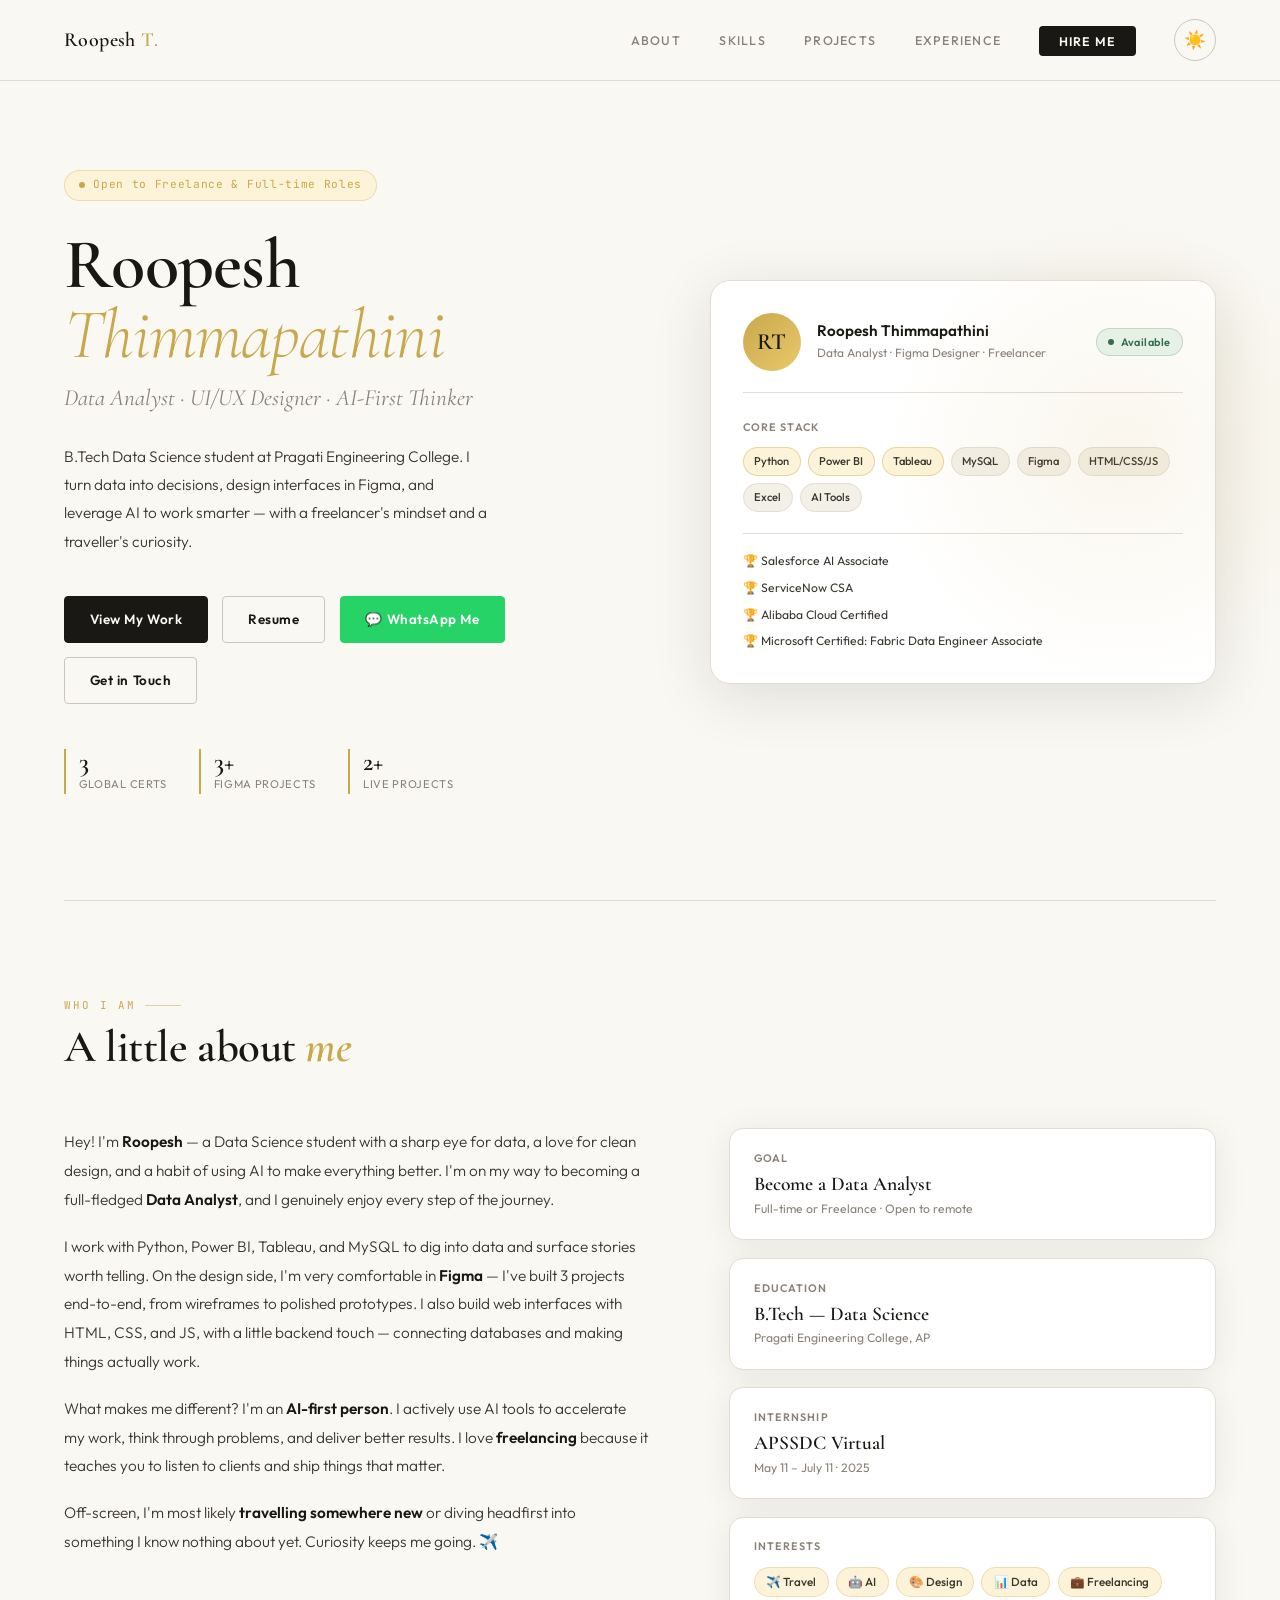
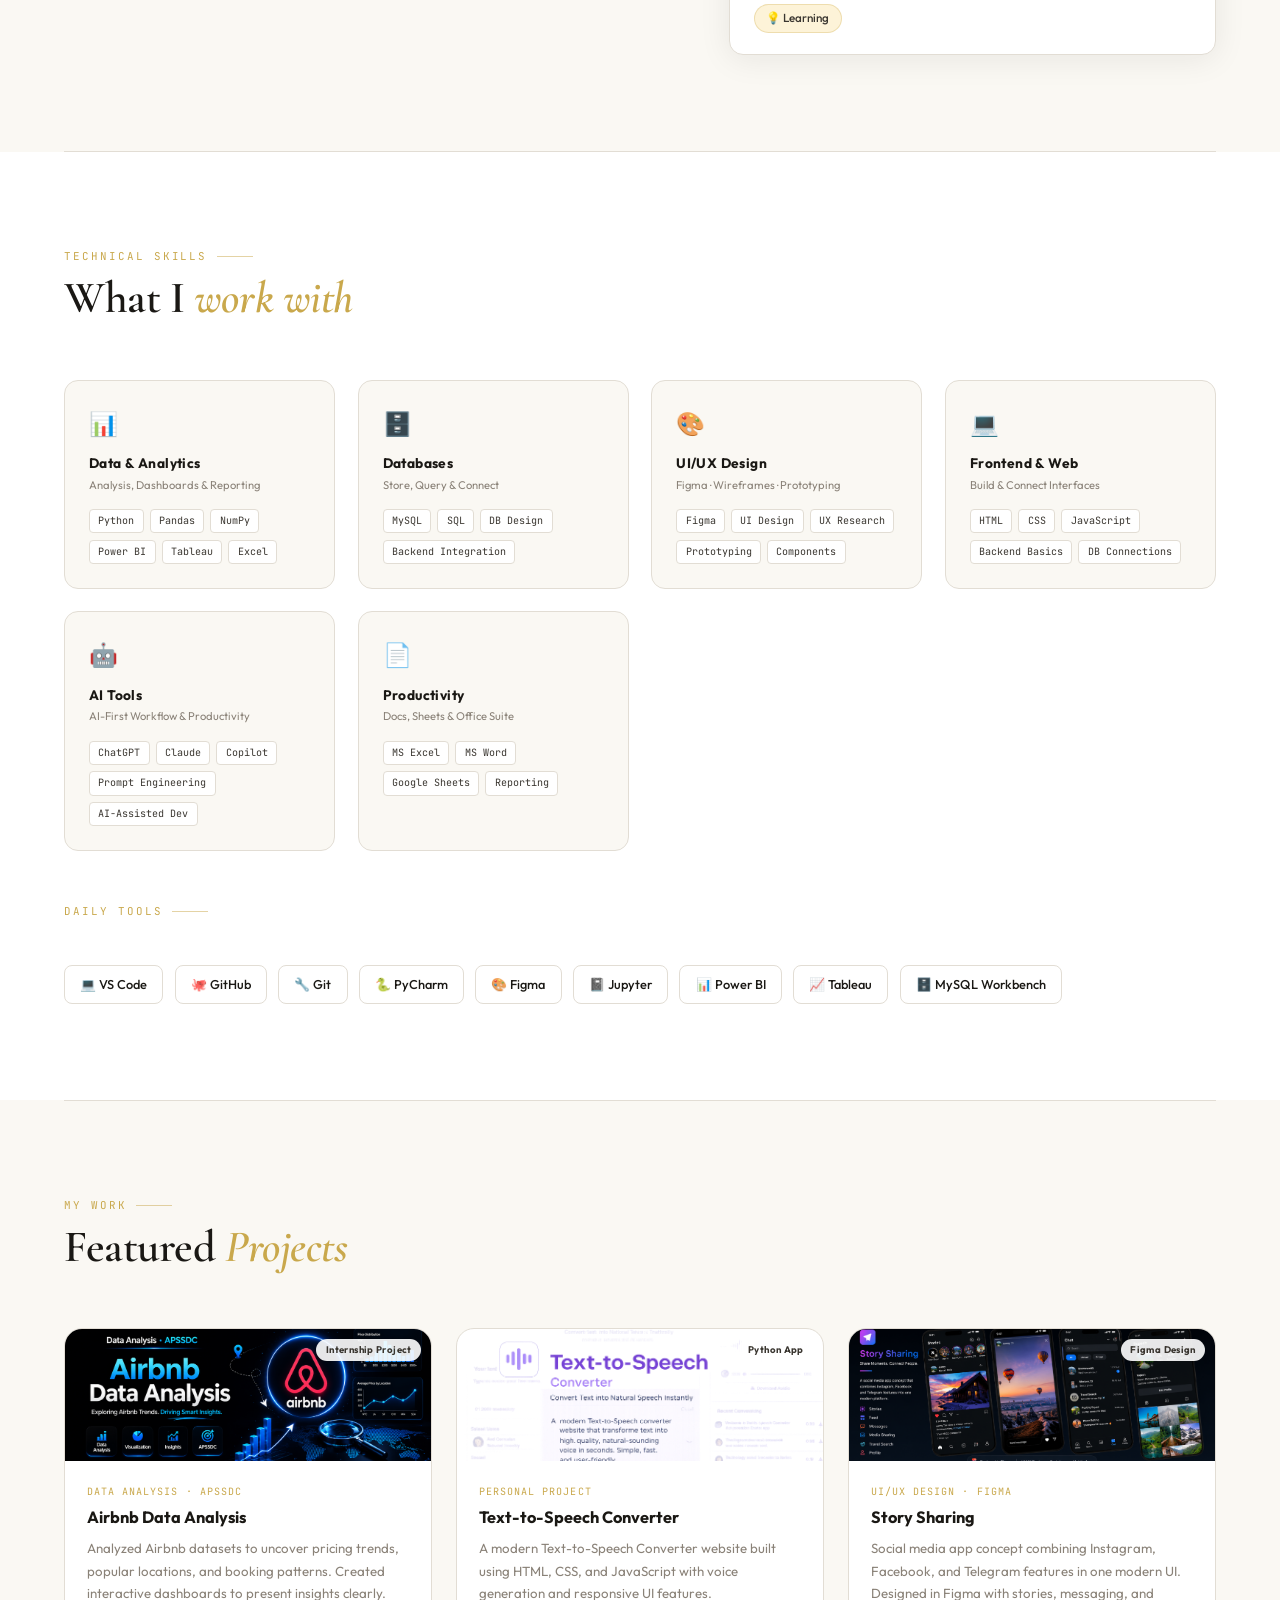
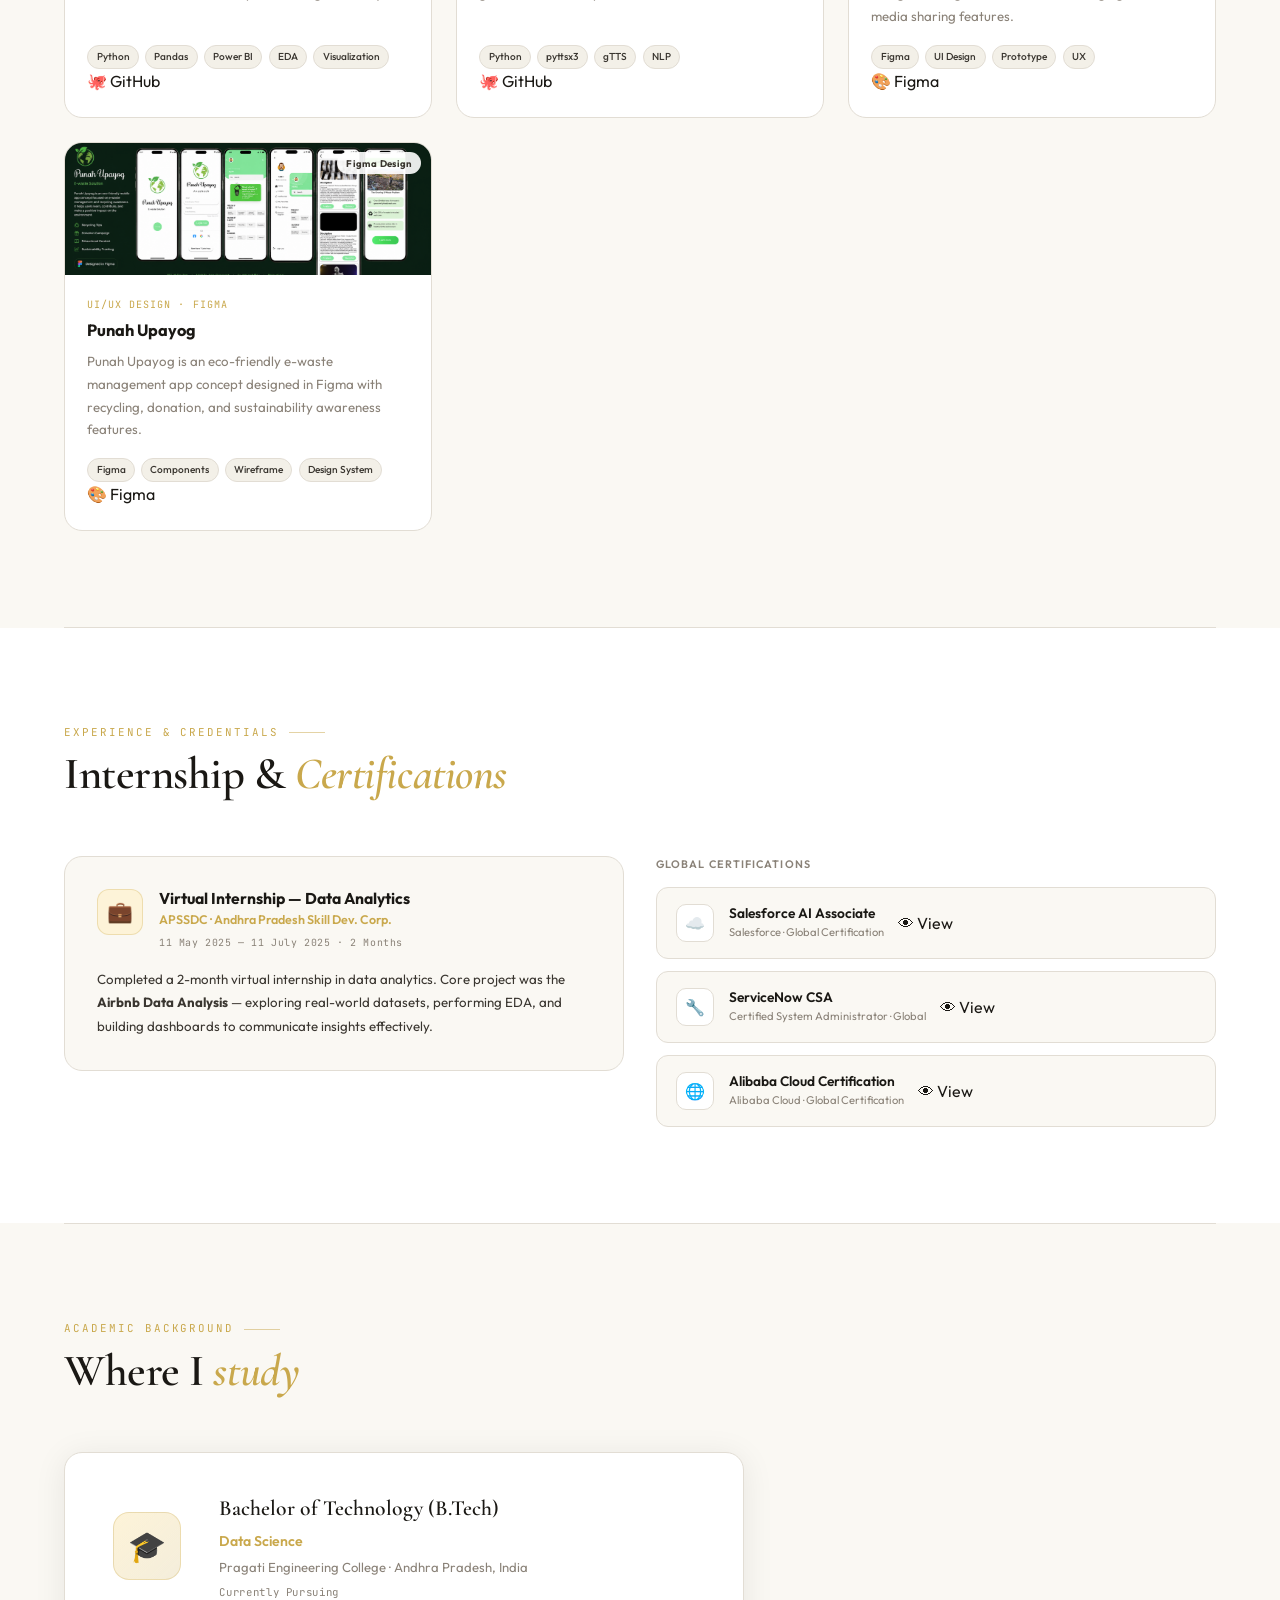
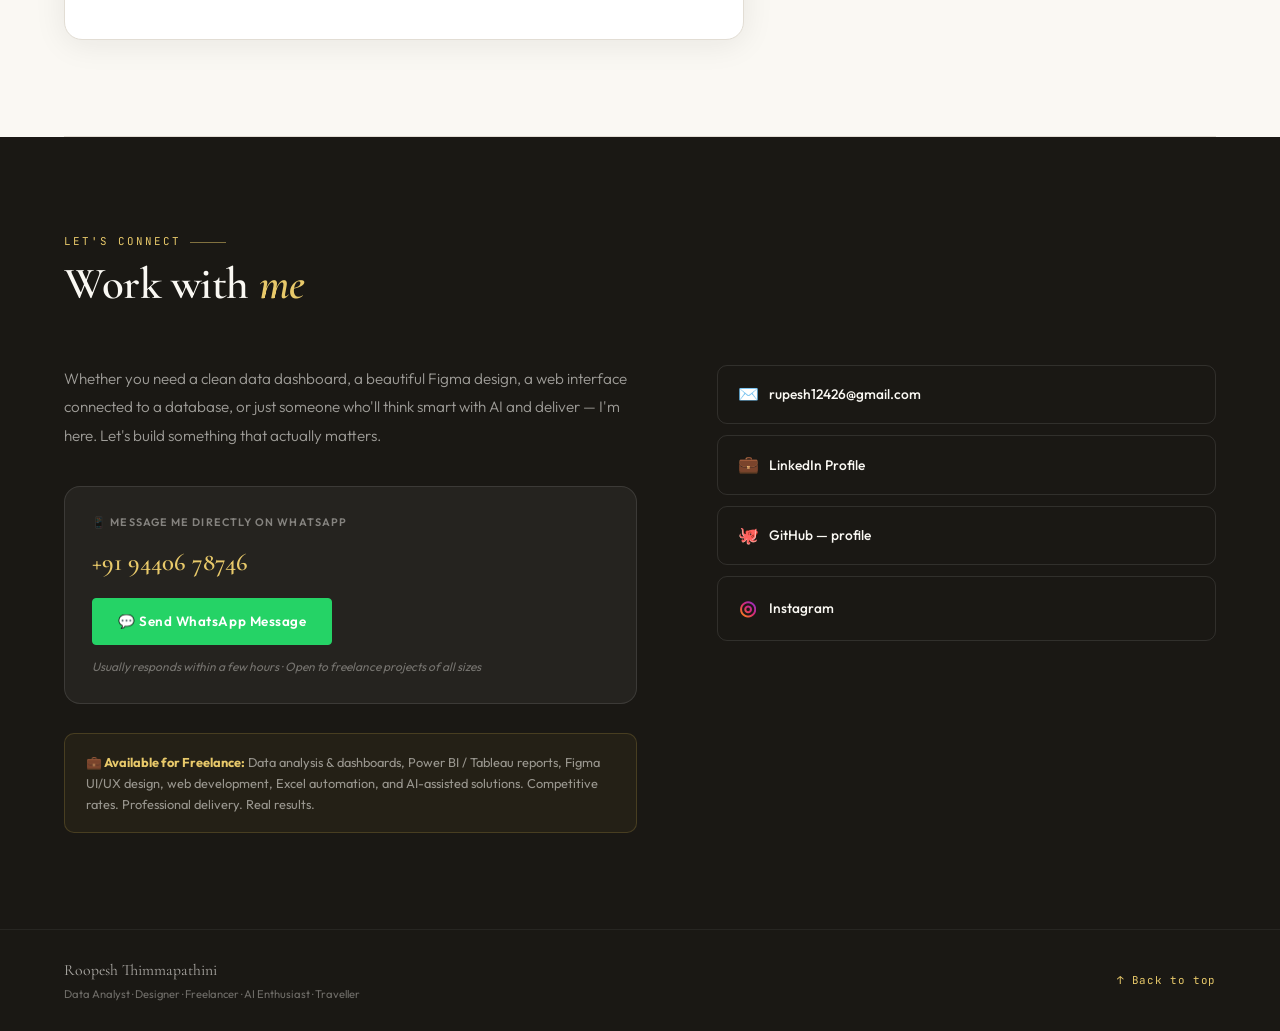
==== commit 6b993f05: "Update index.html" ====
--- a/index.html
+++ b/index.html
@@ -96,6 +96,7 @@
         <div class="hc-cert-row">🏆 Salesforce AI Associate</div>
         <div class="hc-cert-row">🏆 ServiceNow CSA</div>
         <div class="hc-cert-row">🏆 Alibaba Cloud Certified</div>
+        <div class="hc-cert-row">🏆 Microsoft Certified: Fabric Data Engineer Associate</div>
       </div>
     </div>
   </section>
@@ -436,4 +437,4 @@
 
   <script src="script.js"></script>
 </body>
-</html>+</html>
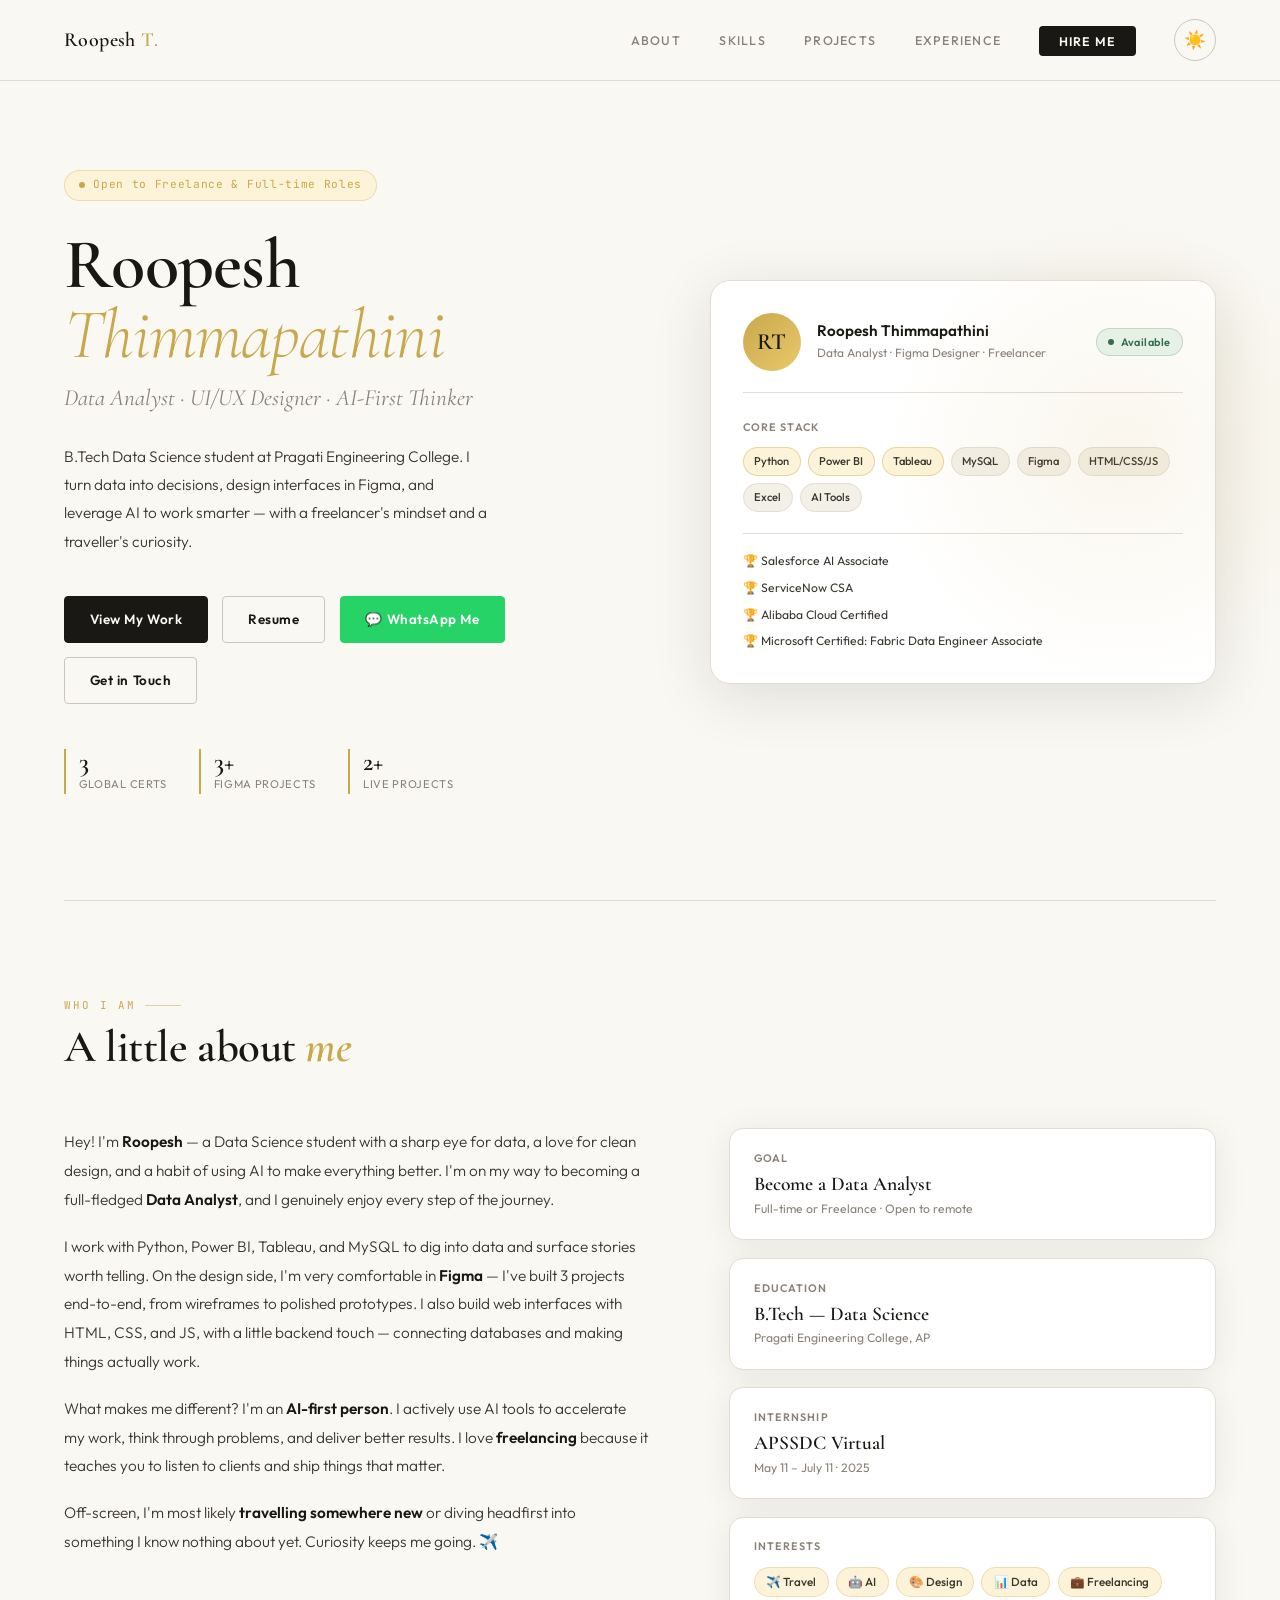
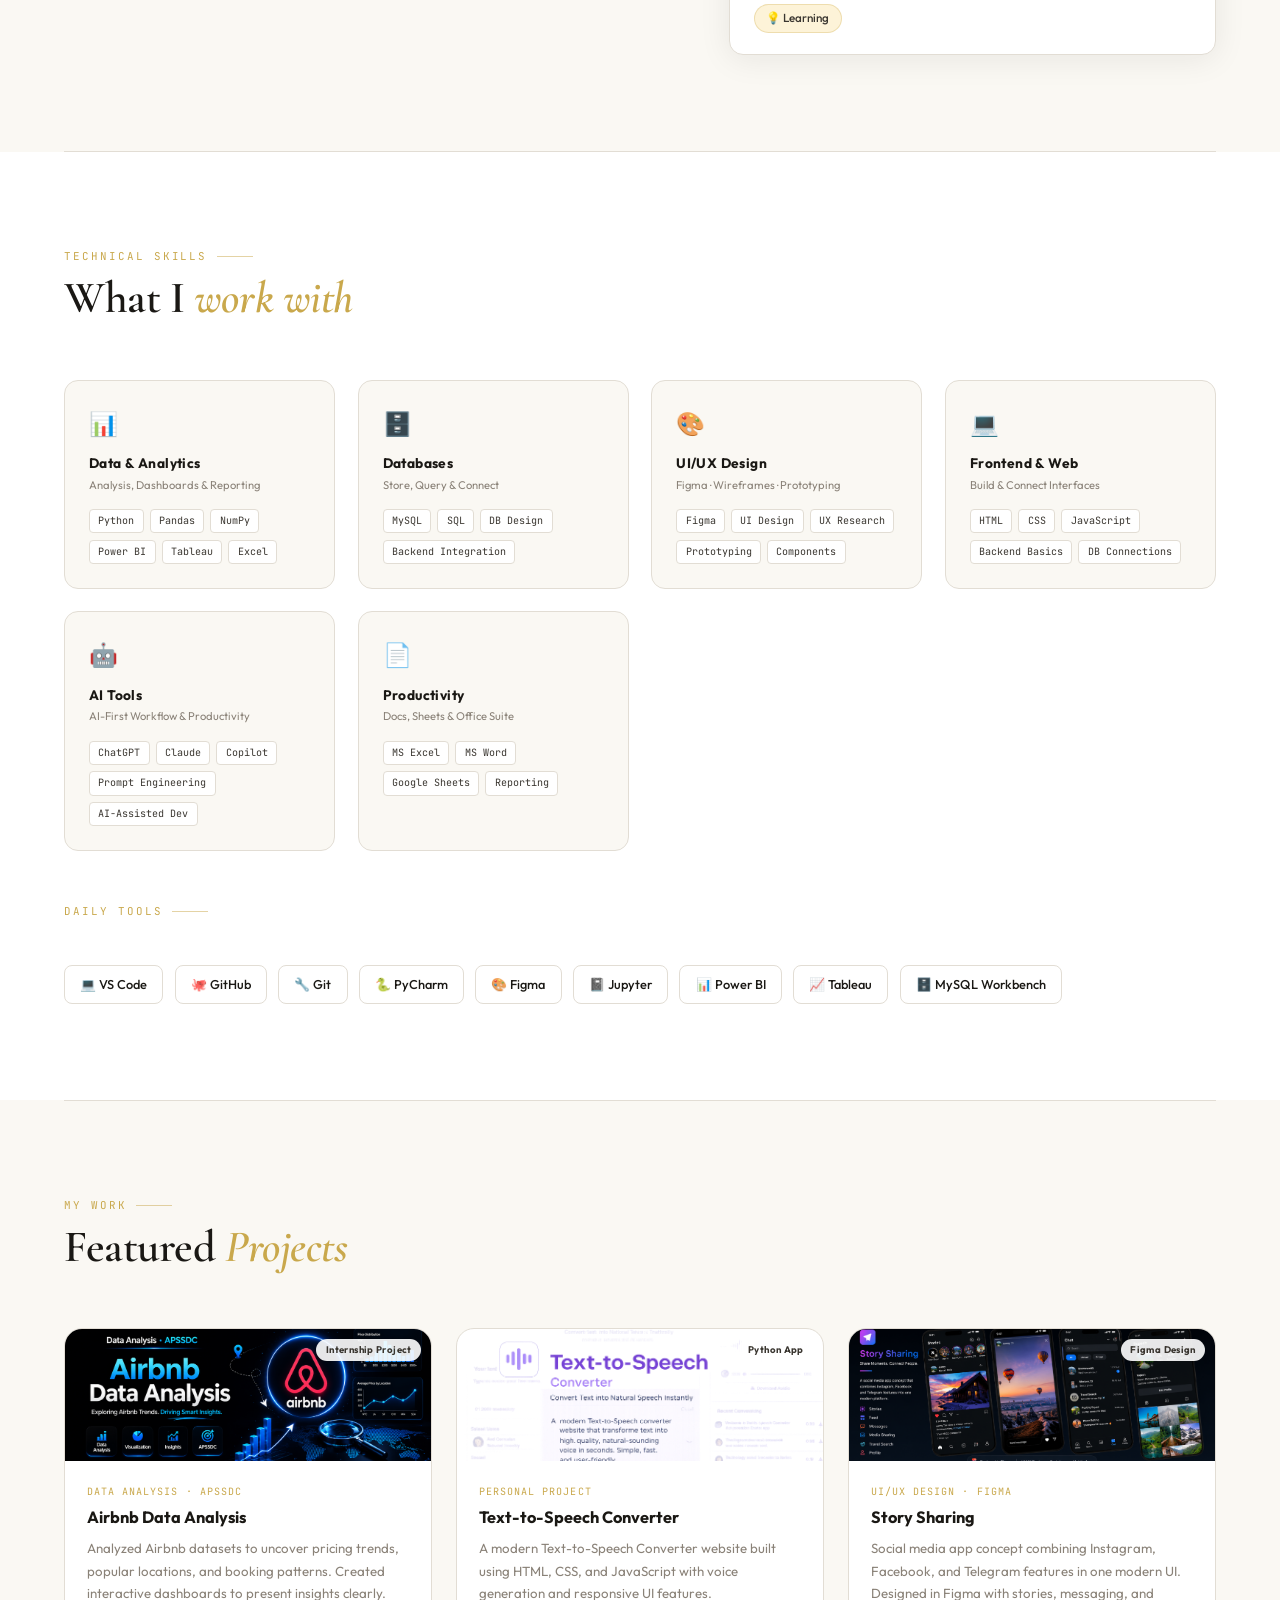
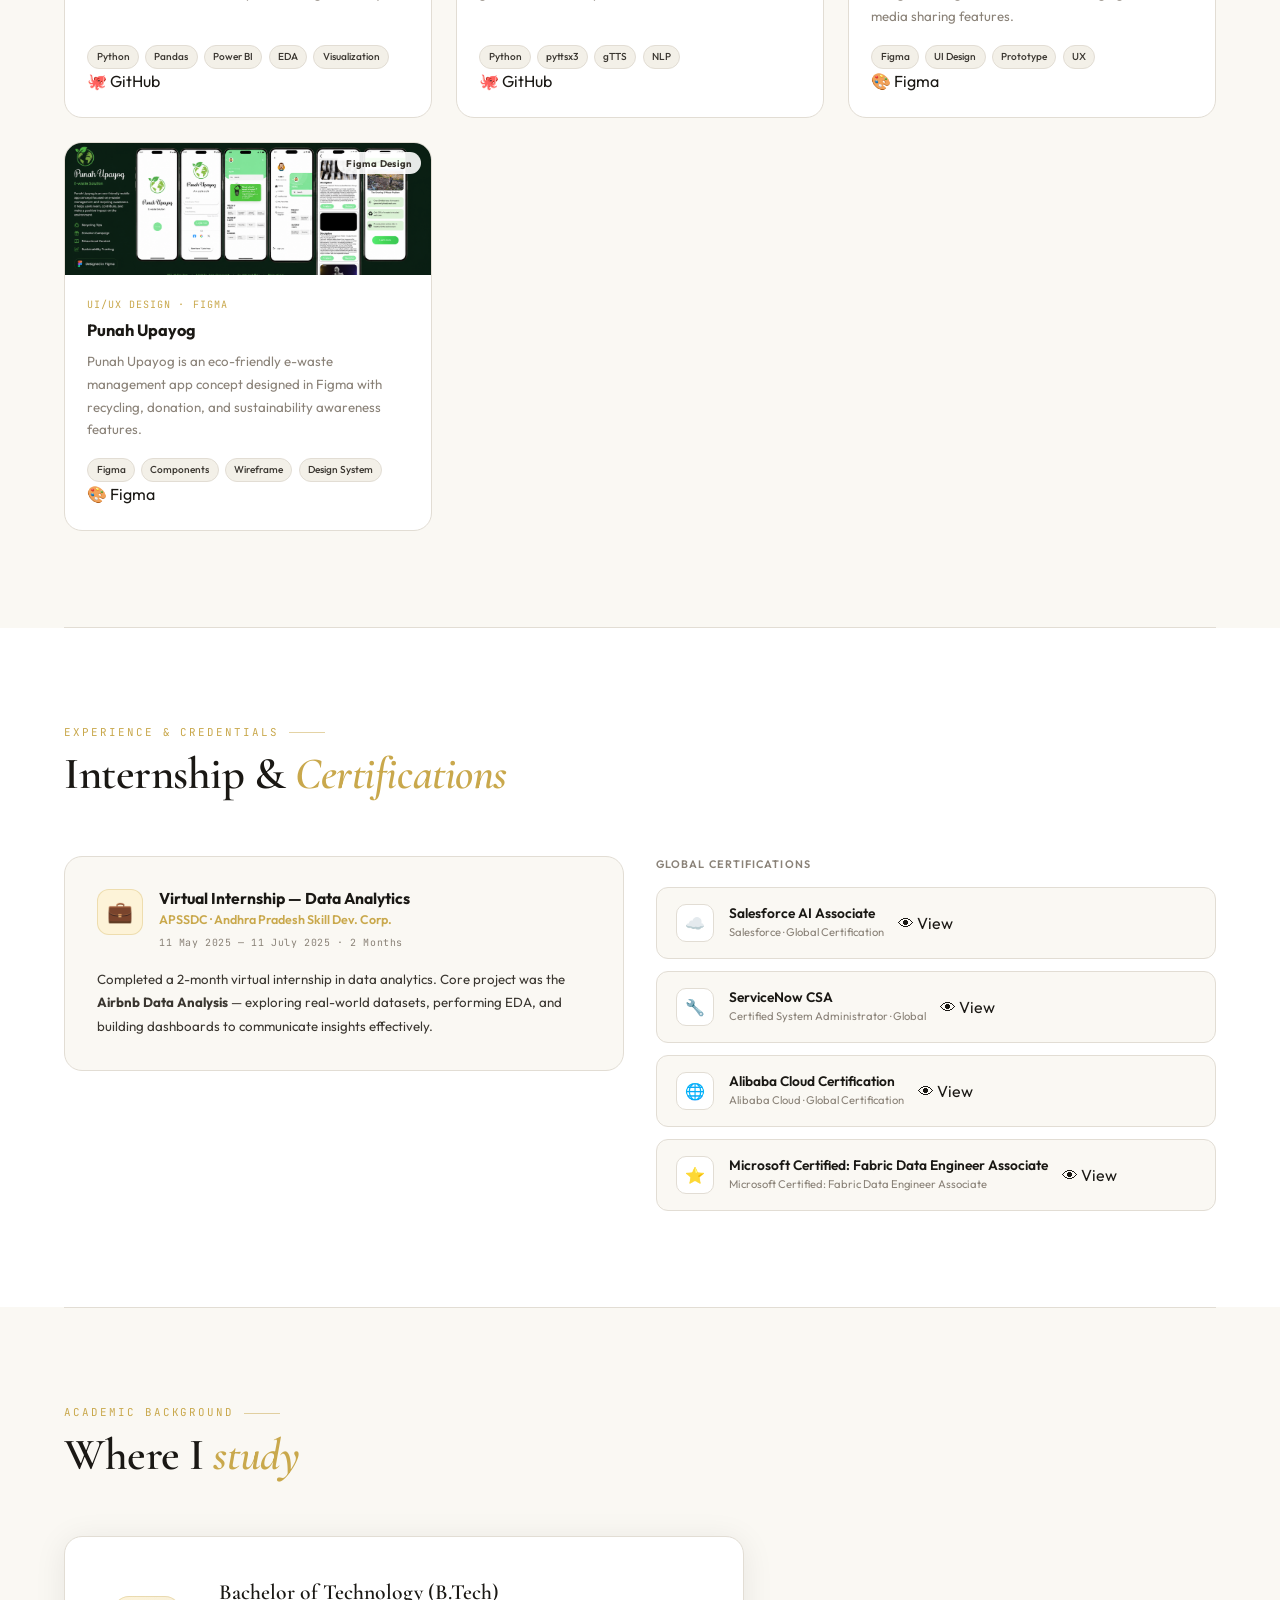
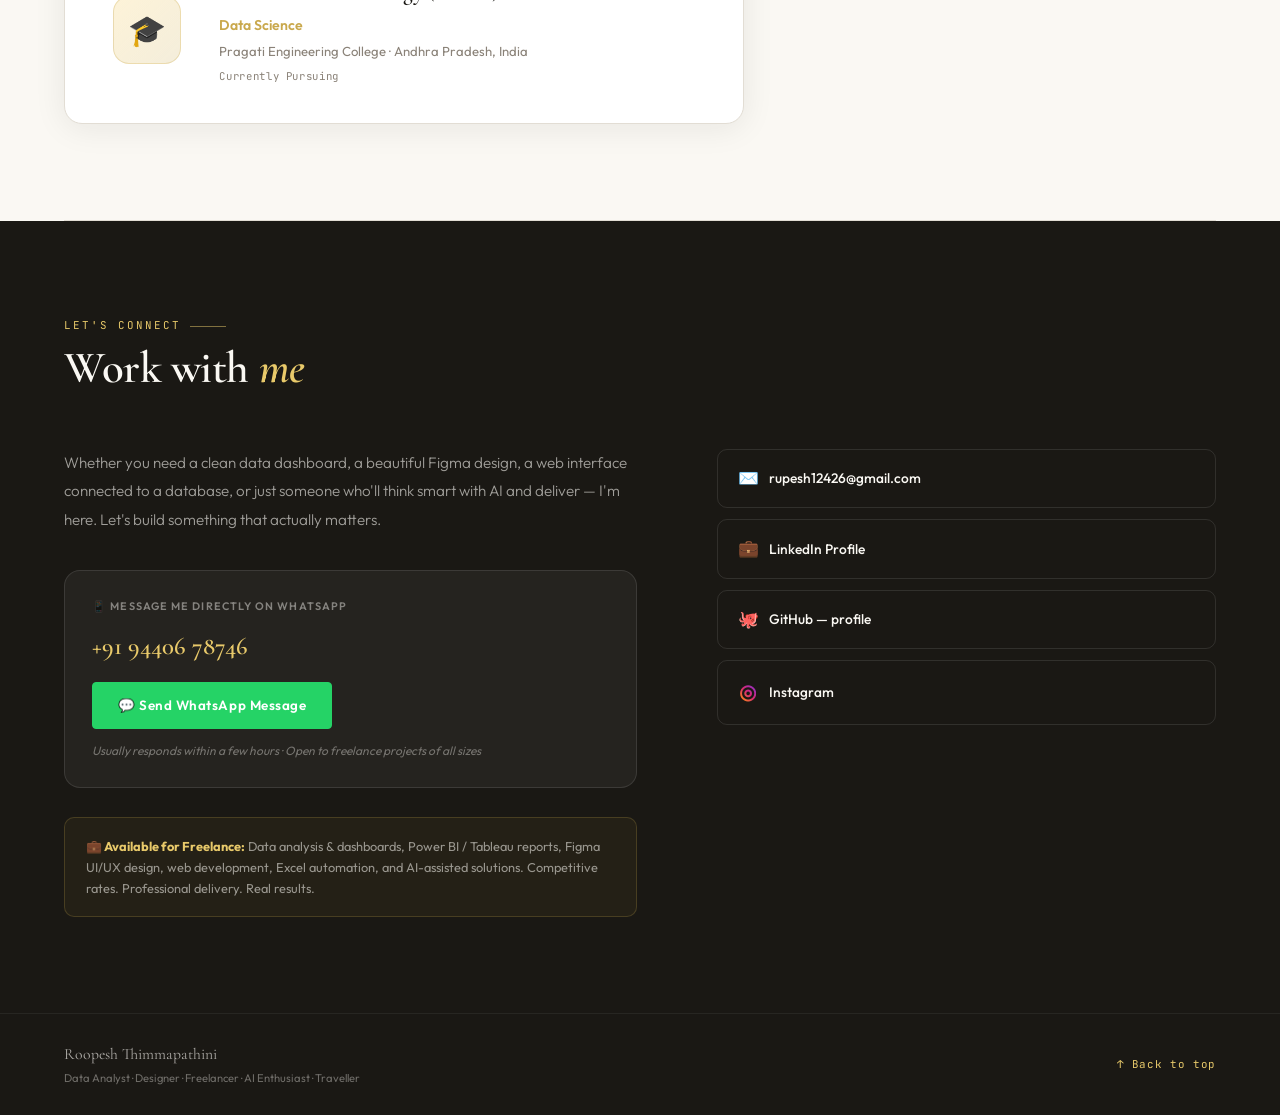
==== commit 7aaf0e1a: "Add Microsoft certification card to index.html" ====
--- a/index.html
+++ b/index.html
@@ -362,6 +362,14 @@
             </div>
             <span class="cert-view-hint">👁 View</span>
           </div>
+          <div class="cert-card reveal" onclick="openCert('Microsoft')" title="Click to view certificate">
+            <div class="cert-ico">⭐</div>
+            <div>
+              <div class="cert-name">Microsoft Certified: Fabric Data Engineer Associate</div>
+              <div class="cert-iss">Microsoft Certified: Fabric Data Engineer Associate</div>
+            </div>
+            <span class="cert-view-hint">👁 View</span>
+          </div>
         </div>
       </div>
     </div>
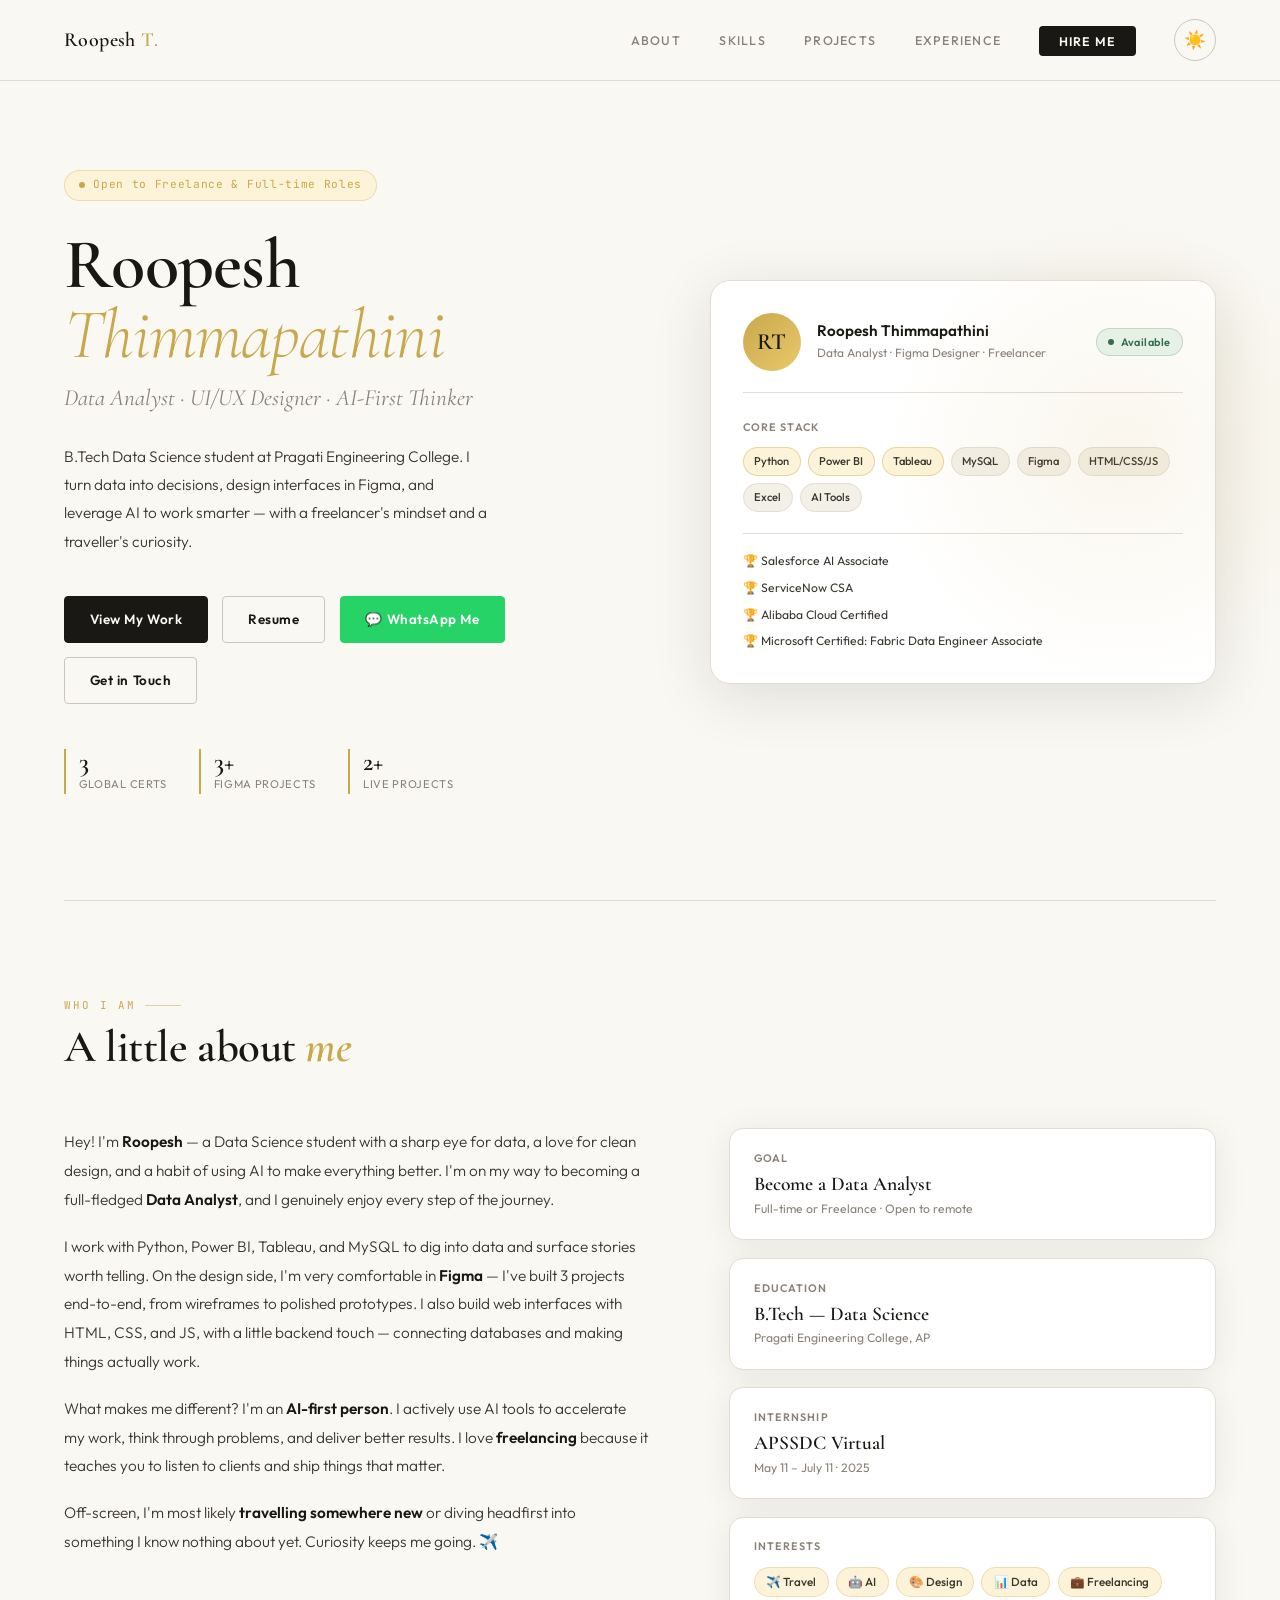
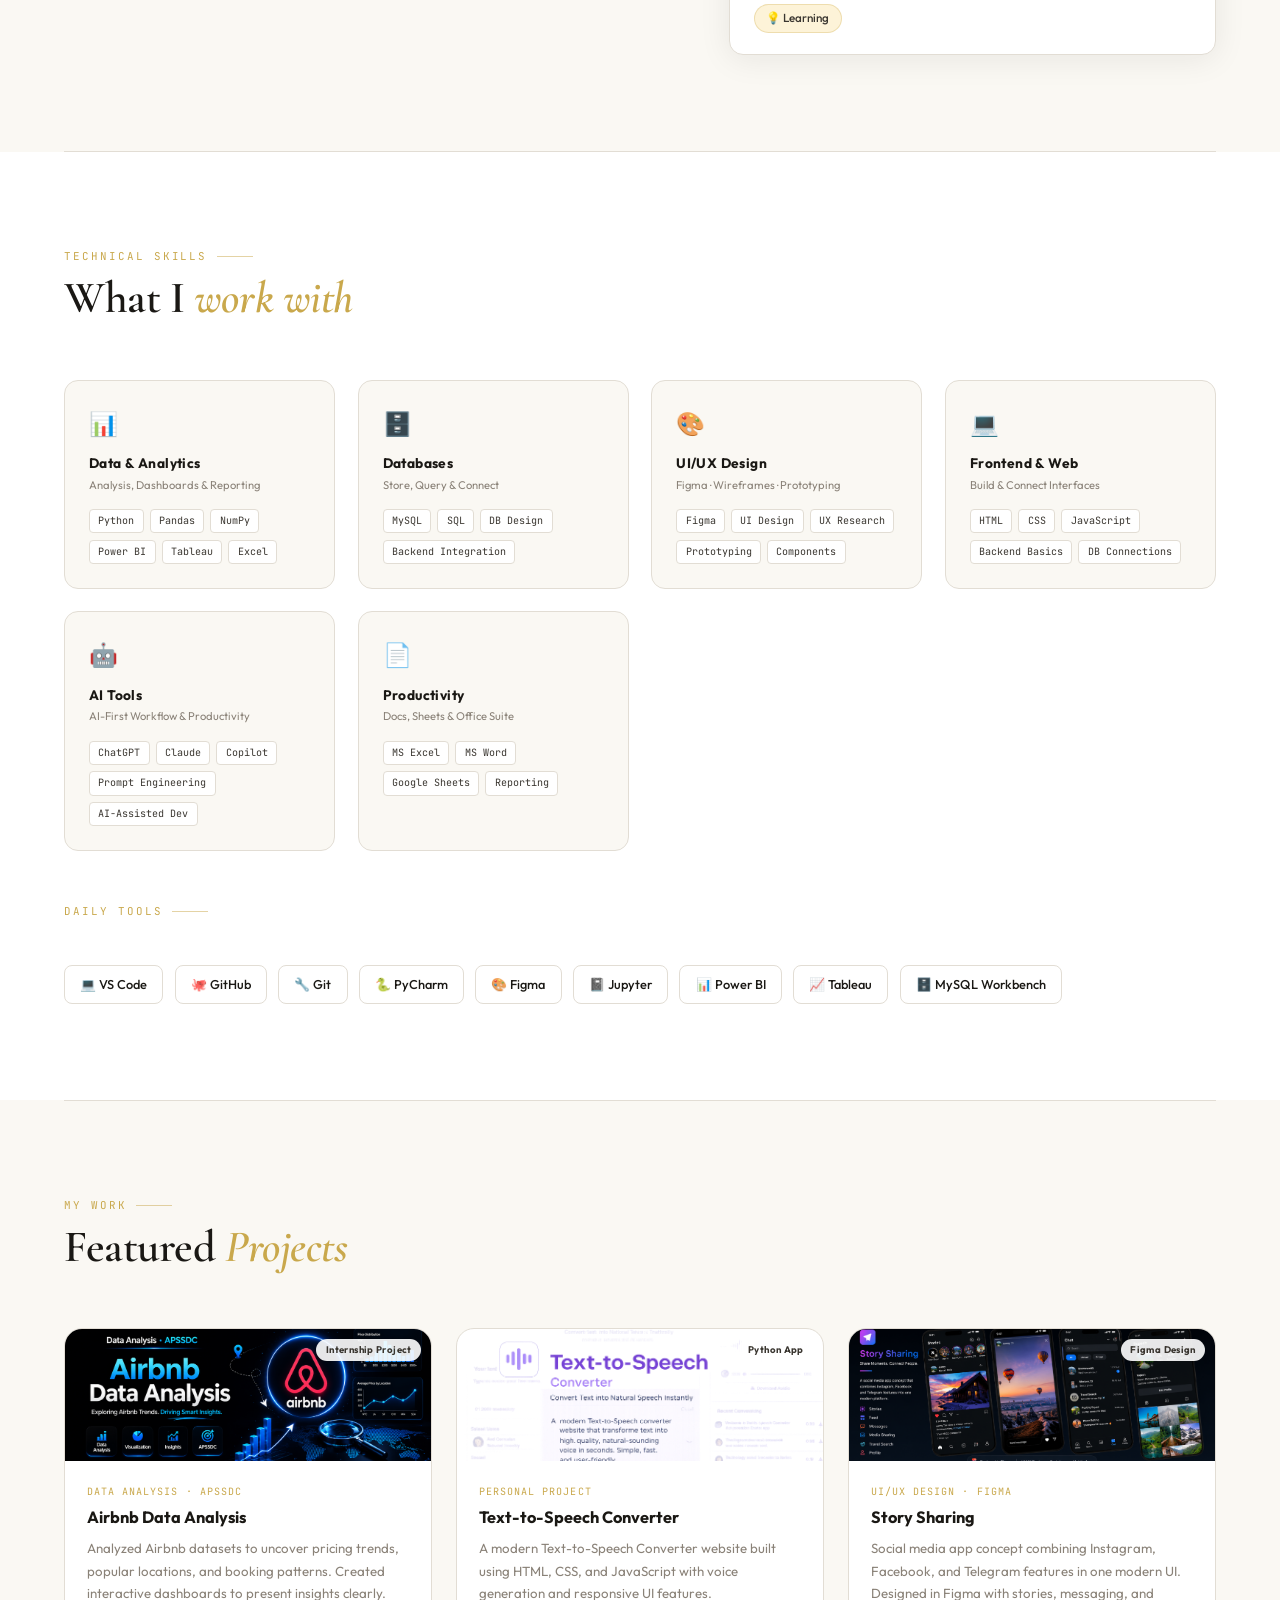
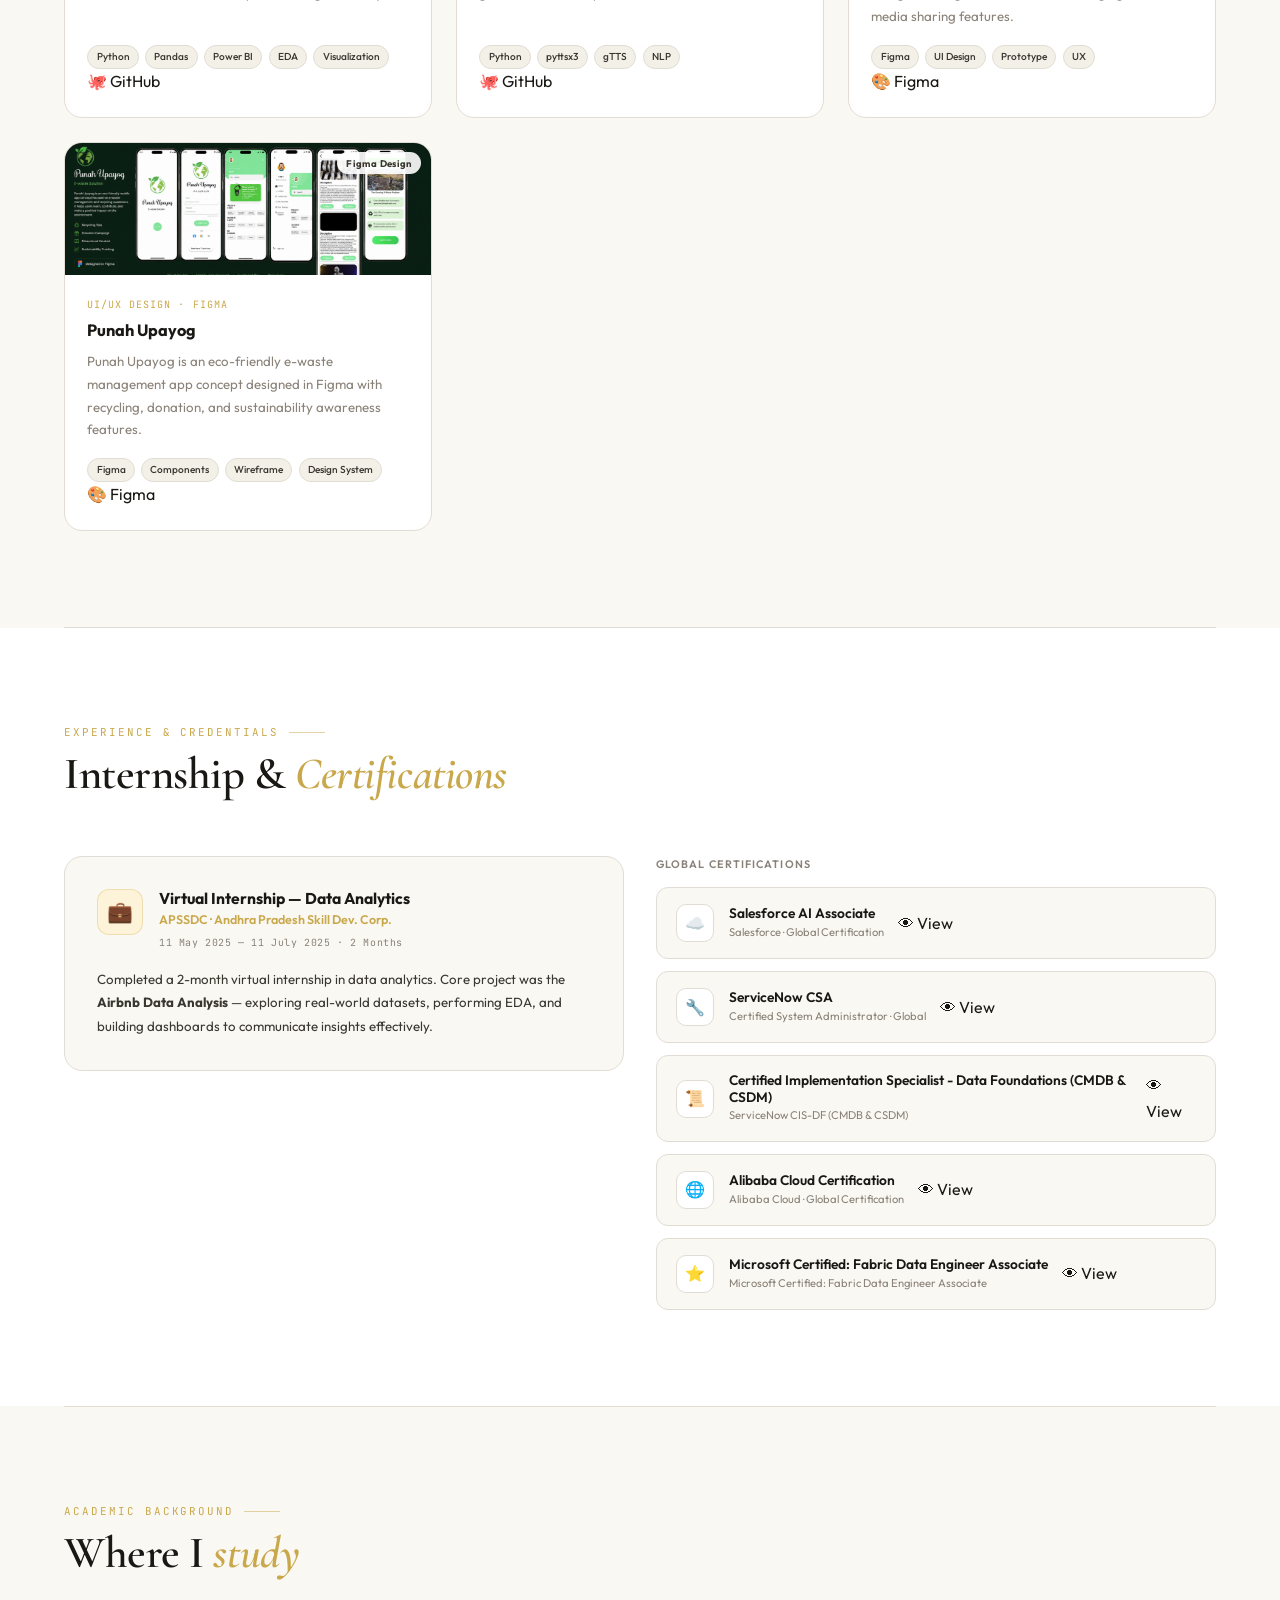
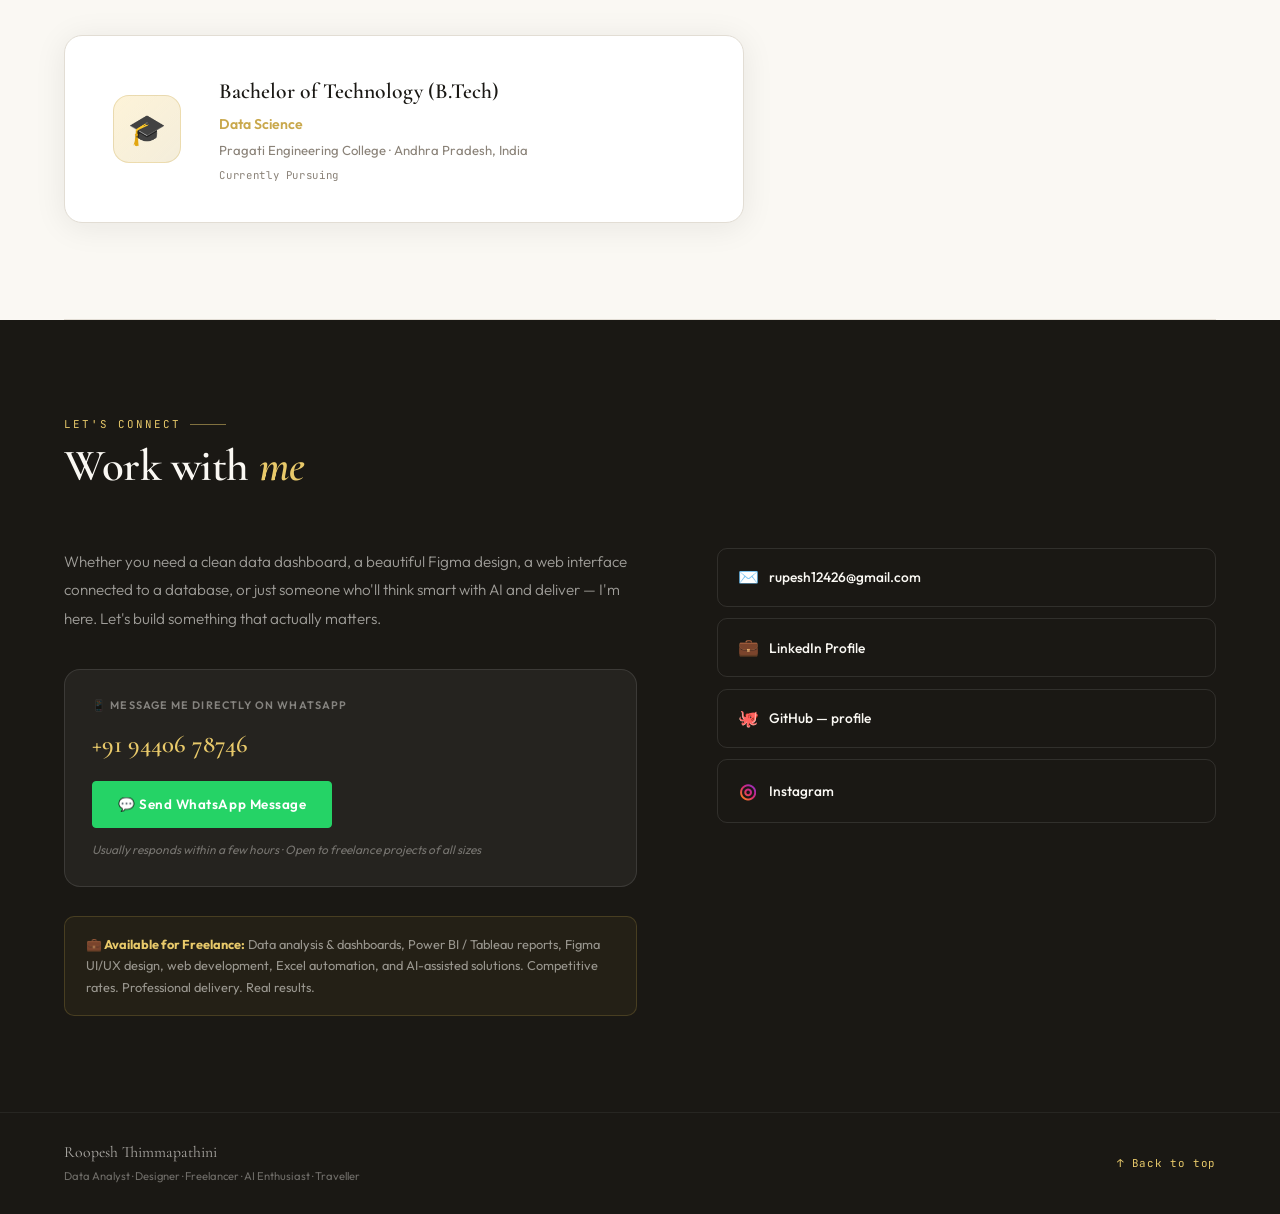
==== commit 325d33d8: "Update index.html" ====
--- a/index.html
+++ b/index.html
@@ -354,6 +354,14 @@
             </div>
             <span class="cert-view-hint">👁 View</span>
           </div>
+          <div class="cert-card reveal" onclick="openCert('csdm')" title="Click to view certificate">
+            <div class="cert-ico">📜</div>
+            <div>
+              <div class="cert-name">Certified Implementation Specialist - Data Foundations (CMDB & CSDM)</div>
+              <div class="cert-iss">ServiceNow CIS-DF (CMDB & CSDM)</div>
+            </div>
+            <span class="cert-view-hint">👁 View</span>
+          </div>
           <div class="cert-card reveal" onclick="openCert('alibaba')" title="Click to view certificate">
             <div class="cert-ico">🌐</div>
             <div>
